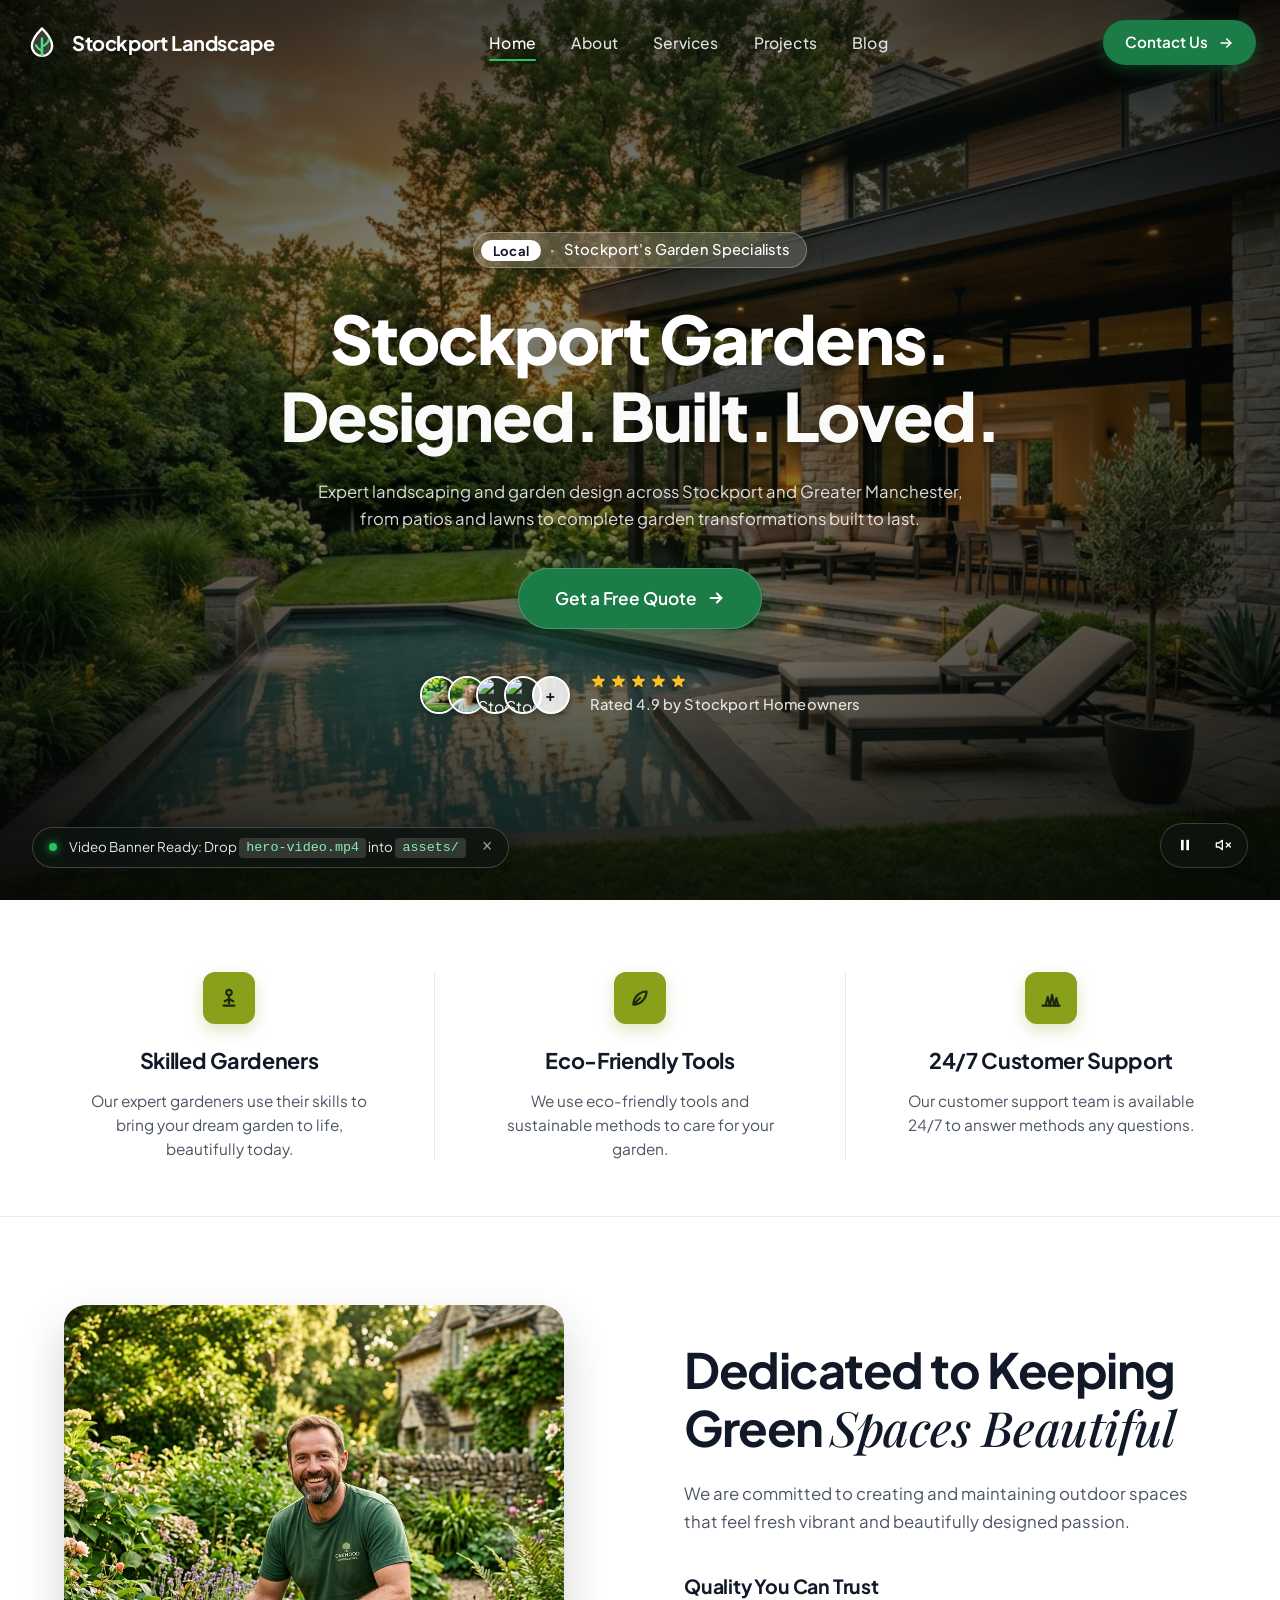
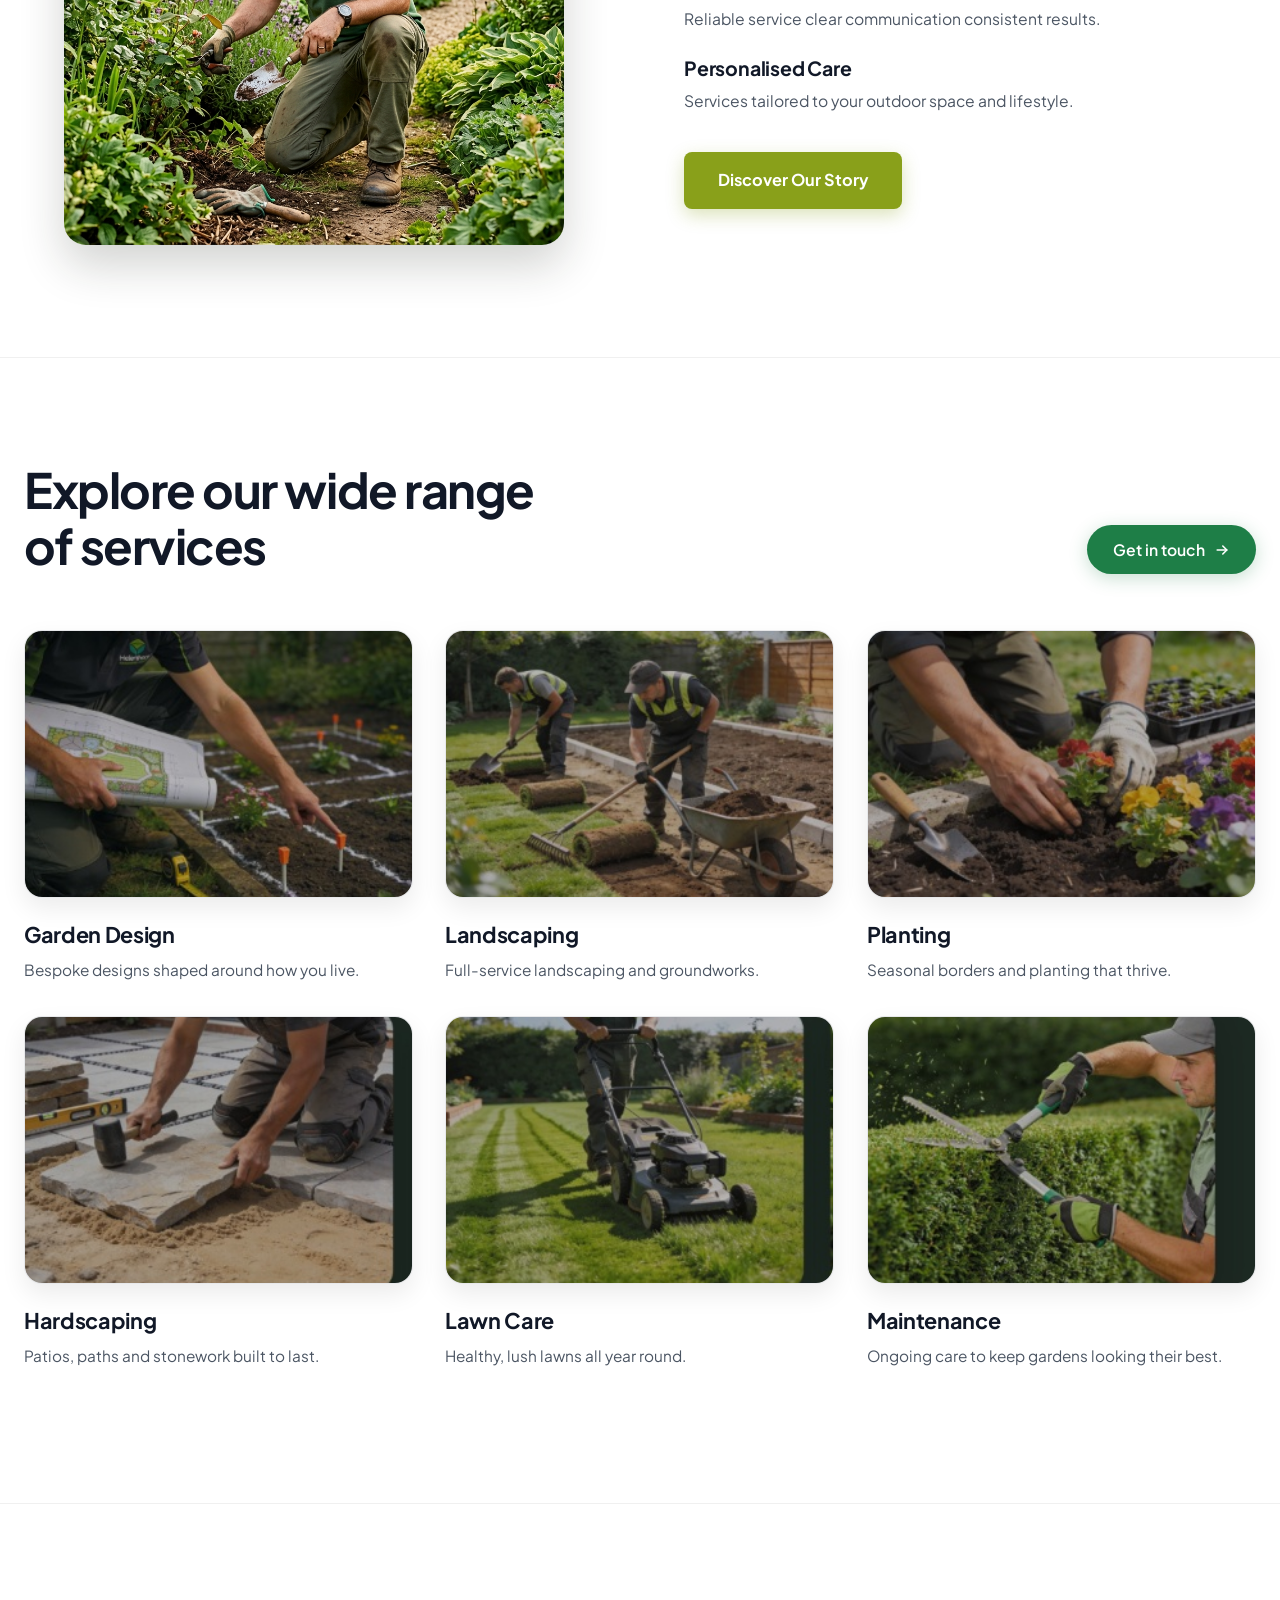
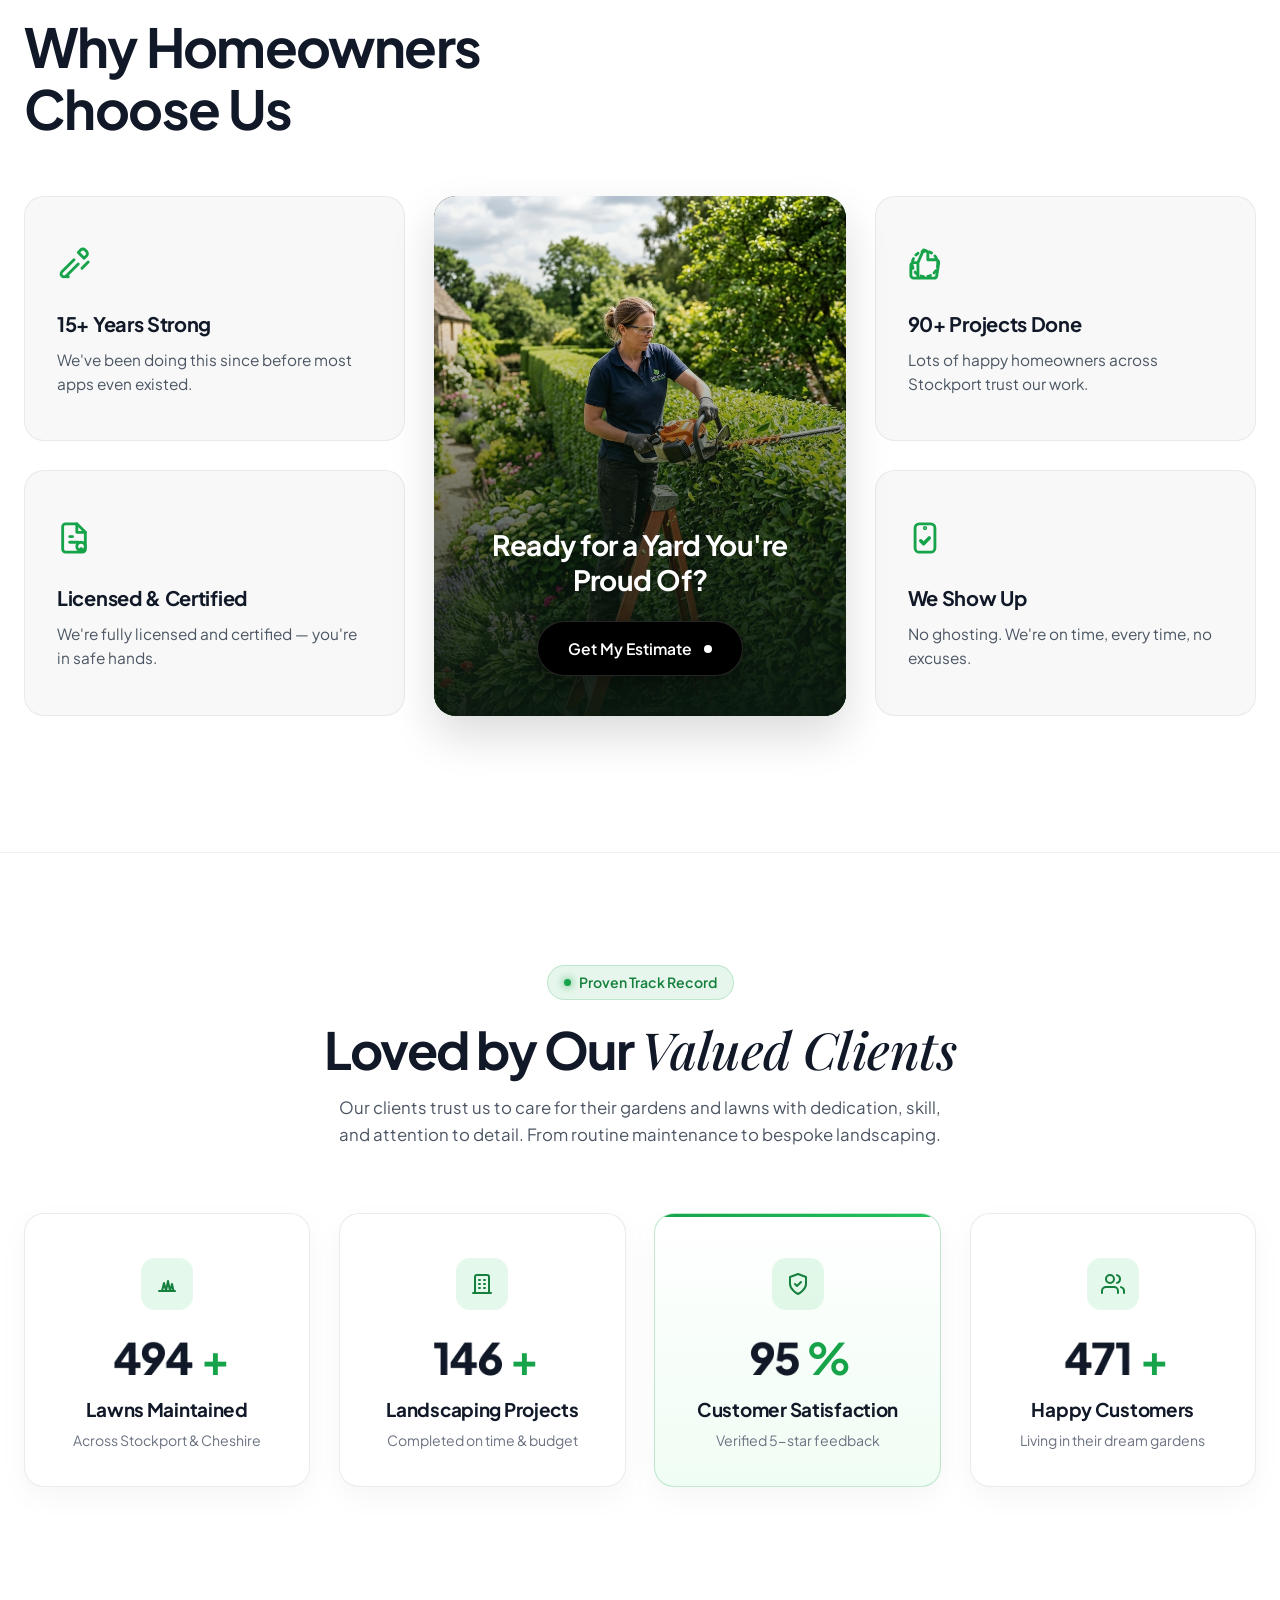
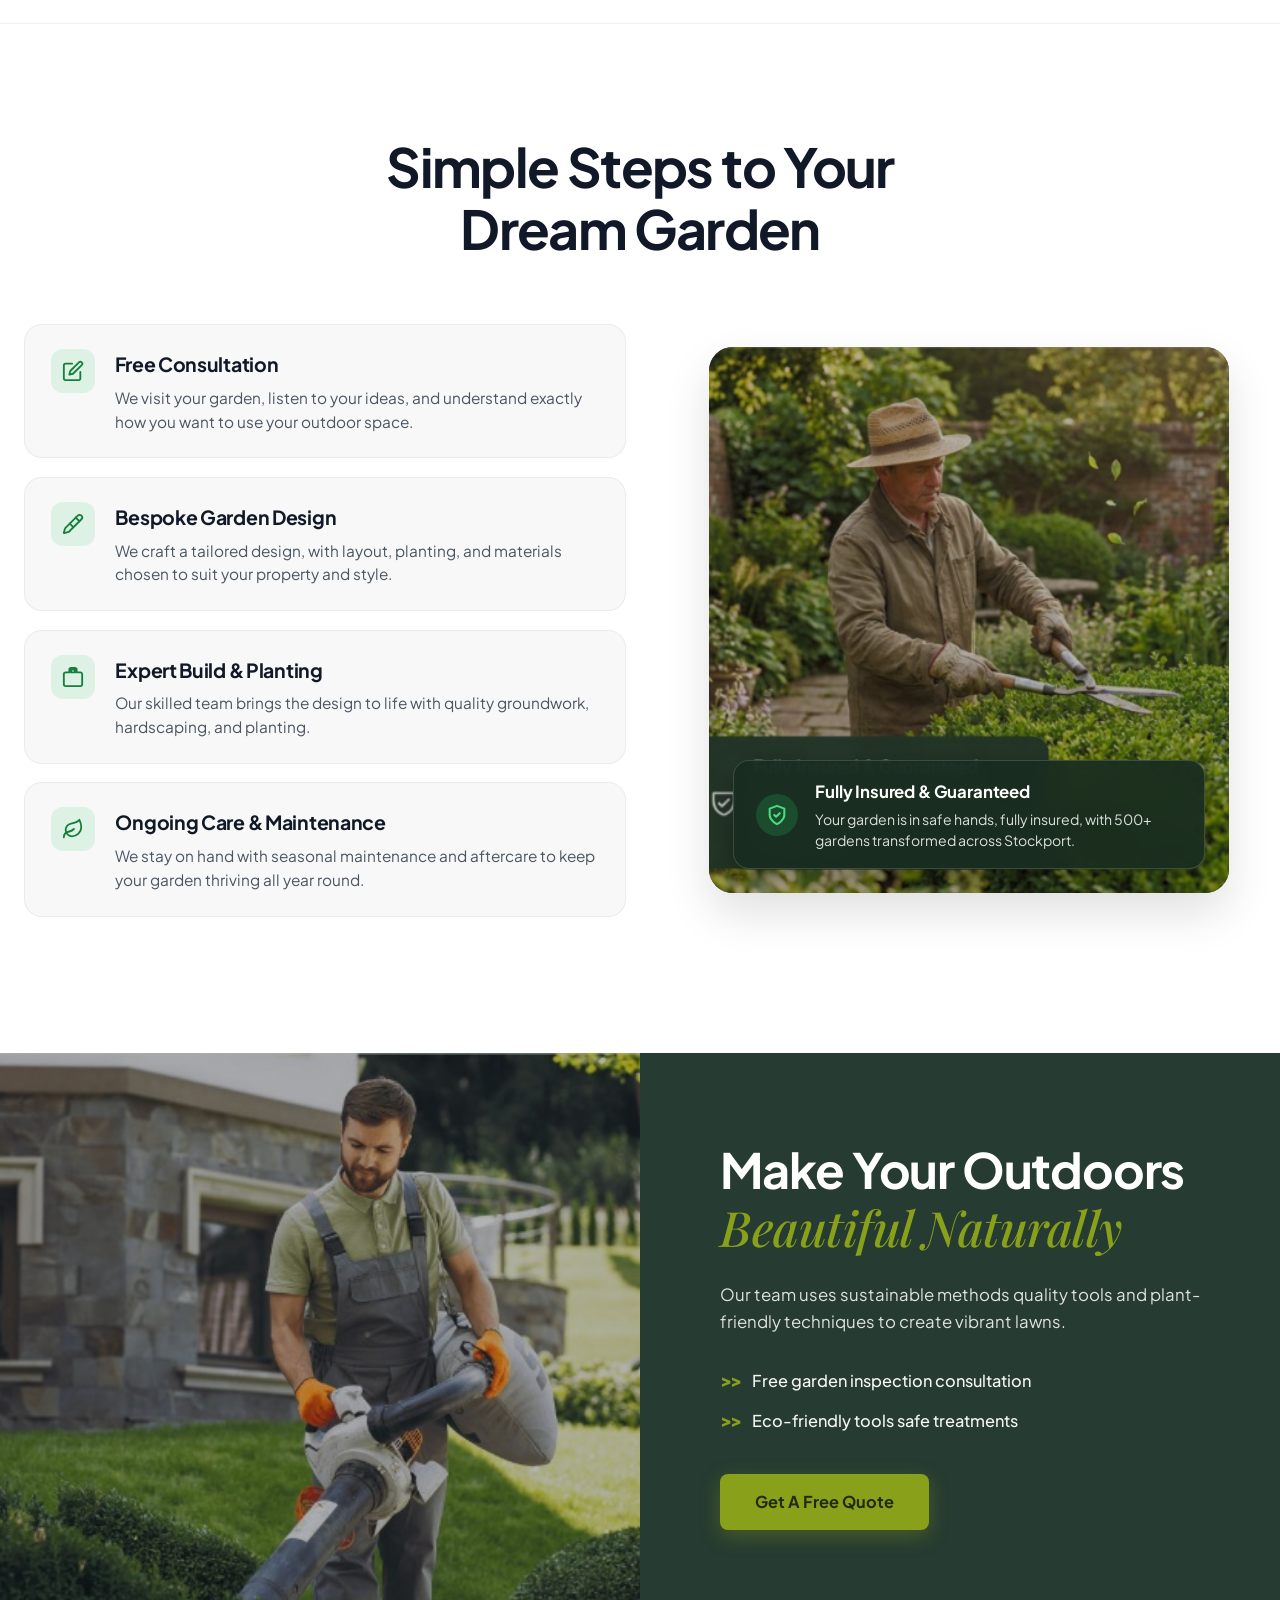
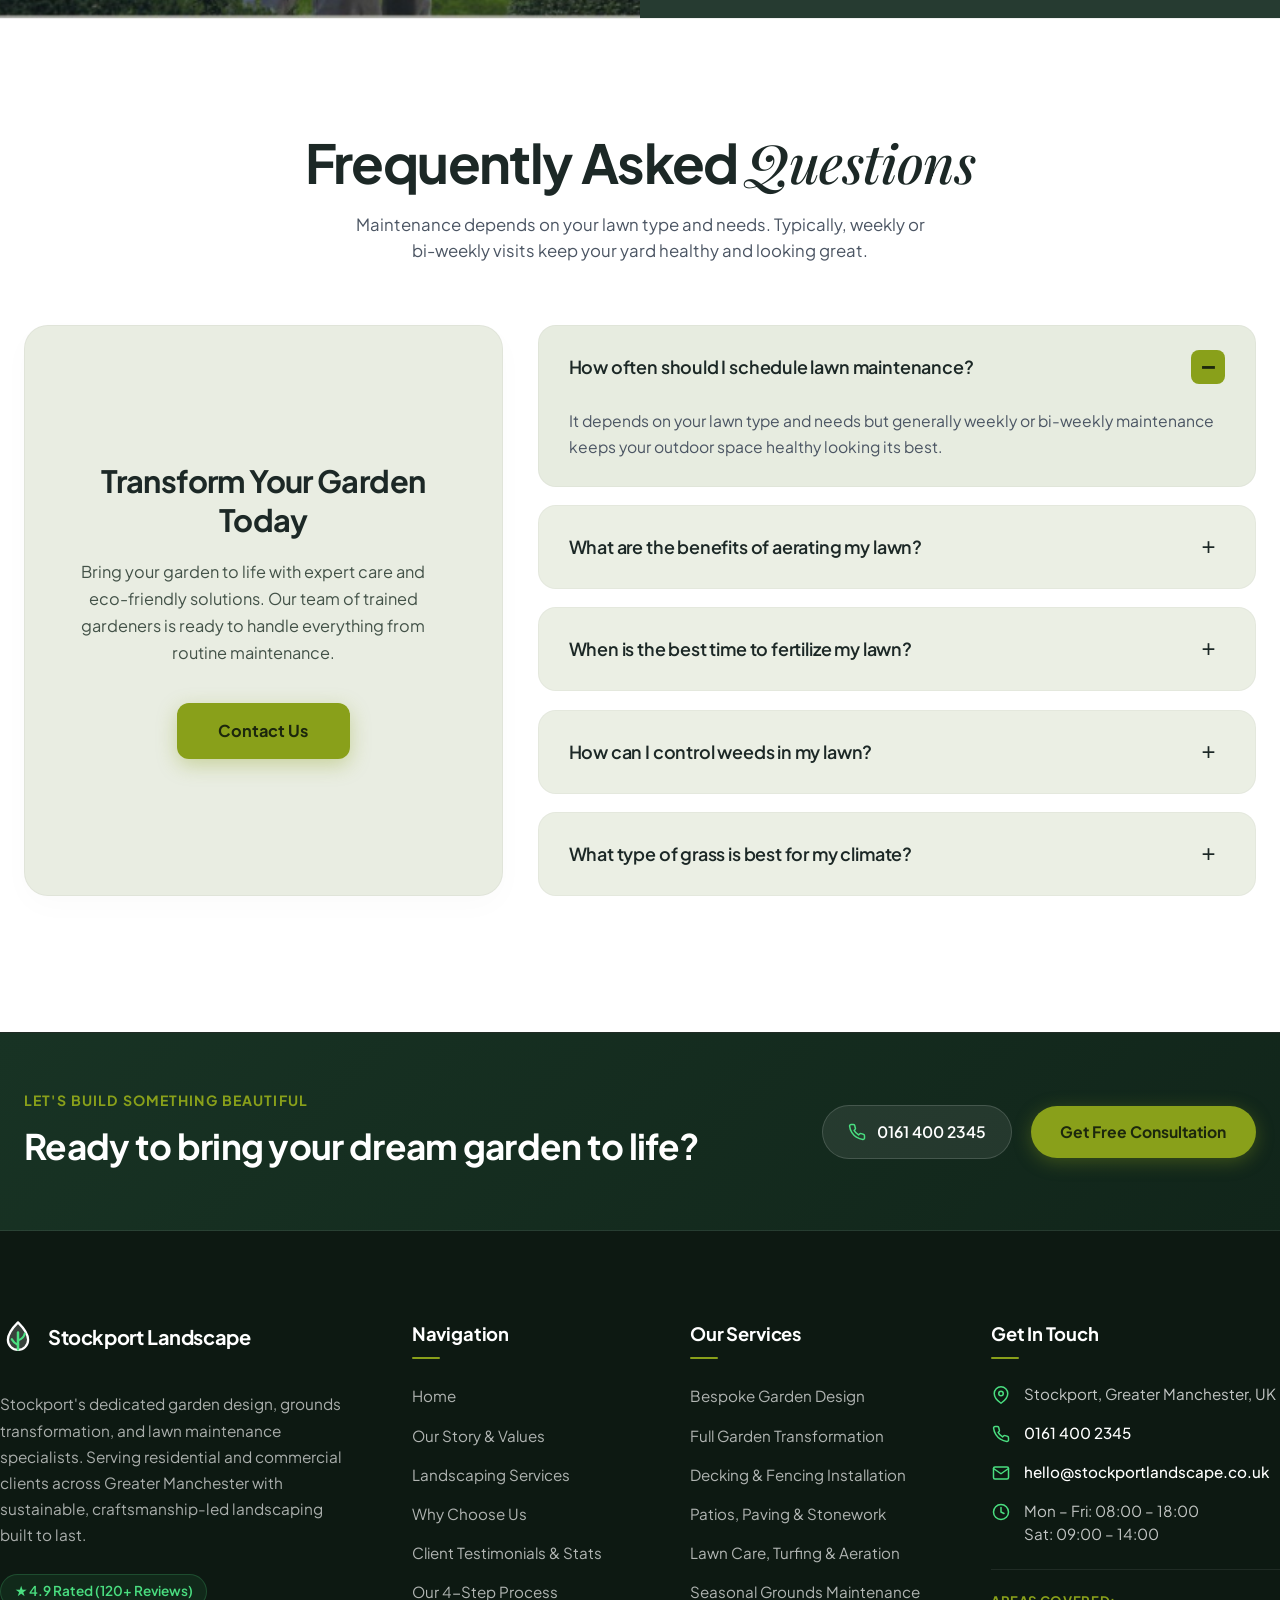
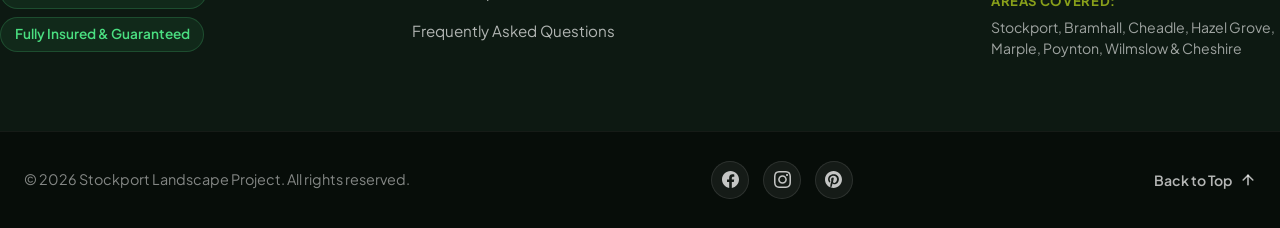
==== index.html @ ce599a1d "Initial commit: Complete Stockport Landscape Project website" ====
<!DOCTYPE html>
<html lang="en">
<head>
    <meta charset="UTF-8">
    <meta name="viewport" content="width=device-width, initial-scale=1.0">
    <title>Stockport Landscape Project | Premium Garden Design & Landscaping</title>
    <!-- Google Fonts -->
    <link rel="preconnect" href="https://fonts.googleapis.com">
    <link rel="preconnect" href="https://fonts.gstatic.com" crossorigin>
    <link href="https://fonts.googleapis.com/css2?family=Plus+Jakarta+Sans:wght@400;500;600;700;800&family=Playfair+Display:ital,wght@0,600;1,500;1,600&display=swap" rel="stylesheet">
    <link rel="stylesheet" href="style.css">
</head>
<body>

    <!-- NAVIGATION HEADER -->
    <header class="site-header" id="siteHeader">
        <div class="container header-container">
            <!-- Brand Logo -->
            <a href="#" class="brand-logo">
                <span class="logo-icon">
                    <svg viewBox="0 0 32 32" fill="none" xmlns="http://www.w3.org/2000/svg">
                        <path d="M16 3C11.5 7.5 7 13 7 18.5C7 23.5 11 27.5 16 27.5C21 27.5 25 23.5 25 18.5C25 13 20.5 7.5 16 3Z" fill="rgba(255,255,255,0.18)" stroke="#ffffff" stroke-width="2" stroke-linecap="round" stroke-linejoin="round"/>
                        <path d="M16 27V12" stroke="#4ade80" stroke-width="2.2" stroke-linecap="round"/>
                        <path d="M16 19C19 18 21.5 15.5 22 13" stroke="#4ade80" stroke-width="2" stroke-linecap="round"/>
                        <path d="M16 23C13.5 22 11.5 20 10.5 18" stroke="#4ade80" stroke-width="2" stroke-linecap="round"/>
                    </svg>
                </span>
                <span class="logo-text">Stockport Landscape</span>
            </a>

            <!-- Navigation Links -->
            <nav class="nav-links" id="navLinks">
                <a href="#home" class="nav-link active">Home</a>
                <a href="#about" class="nav-link">About</a>
                <a href="#services" class="nav-link">Services</a>
                <a href="#projects" class="nav-link">Projects</a>
                <a href="#blog" class="nav-link">Blog</a>
            </nav>

            <!-- Header Action Button -->
            <div class="header-action">
                <a href="#contact" class="btn btn-nav-cta">
                    <span>Contact Us</span>
                    <svg class="btn-arrow" viewBox="0 0 20 20" fill="none" stroke="currentColor" stroke-width="2" stroke-linecap="round" stroke-linejoin="round">
                        <line x1="4" y1="10" x2="16" y2="10"></line>
                        <polyline points="11 5 16 10 11 15"></polyline>
                    </svg>
                </a>
                <button class="mobile-menu-btn" id="mobileMenuBtn" aria-label="Toggle Menu">
                    <span></span>
                    <span></span>
                    <span></span>
                </button>
            </div>
        </div>
    </header>

    <!-- HERO BANNER SECTION WITH VIDEO BACKGROUND -->
    <section class="hero-section" id="home">
        <!-- Background Media Container (Video & Fallback Image) -->
        <div class="hero-media-wrapper">
            <video 
                id="heroVideo" 
                class="hero-video" 
                autoplay 
                muted 
                loop 
                playsinline 
                preload="auto"
                poster="assets/hero-bg.jpg">
                <source src="assets/hero-banner-video.mp4" type="video/mp4">
                <source src="assets/hero-video.mp4" type="video/mp4">
                <source src="assets/video.mp4" type="video/mp4">
            </video>
            
            <!-- Video Overlay Gradients for Readability -->
            <div class="hero-overlay"></div>
            <div class="hero-vignette"></div>
        </div>

        <!-- Hero Content Overlay -->
        <div class="container hero-content-container">
            <div class="hero-content">
                
                <!-- Trust Badge Pill -->
                <div class="trust-badge" data-aos="fade-down">
                    <span class="badge-tag">Local</span>
                    <span class="badge-dot">&middot;</span>
                    <span class="badge-text">Stockport's Garden Specialists</span>
                </div>

                <!-- Main Hero Headings -->
                <h1 class="hero-title">
                    Stockport Gardens.<br>
                    <span class="hero-title-accent">Designed. Built. Loved.</span>
                </h1>

                <!-- Hero Subtitle / Description -->
                <p class="hero-description">
                    Expert landscaping and garden design across Stockport and Greater Manchester, from patios and lawns to complete garden transformations built to last.
                </p>

                <!-- Primary CTA Button -->
                <div class="hero-cta-group">
                    <a href="#quote" class="btn btn-hero-cta">
                        <span>Get a Free Quote</span>
                        <svg class="btn-arrow" viewBox="0 0 20 20" fill="none" stroke="currentColor" stroke-width="2.2" stroke-linecap="round" stroke-linejoin="round">
                            <line x1="4" y1="10" x2="16" y2="10"></line>
                            <polyline points="11 5 16 10 11 15"></polyline>
                        </svg>
                    </a>
                </div>

                <!-- Social Proof & Review Score -->
                <div class="hero-social-proof">
                    <div class="avatar-group">
                        <img src="assets/avatar1.jpg" alt="Stockport Client Reviewer" class="avatar-img" onerror="this.src='https://images.unsplash.com/photo-1534528741775-53994a69daeb?w=100&h=100&fit=crop&crop=faces'">
                        <img src="assets/avatar2.jpg" alt="Stockport Client Reviewer" class="avatar-img" onerror="this.src='https://images.unsplash.com/photo-1507003211169-0a1dd7228f2d?w=100&h=100&fit=crop&crop=faces'">
                        <img src="https://images.unsplash.com/photo-1517841905240-472988babdf9?w=100&h=100&fit=crop&crop=faces" alt="Stockport Client Reviewer" class="avatar-img">
                        <img src="https://images.unsplash.com/photo-1500648767791-00dcc994a43e?w=100&h=100&fit=crop&crop=faces" alt="Stockport Client Reviewer" class="avatar-img">
                        <span class="avatar-extra">+</span>
                    </div>
                    
                    <div class="reviews-meta">
                        <div class="star-rating">
                            <svg class="star-icon" viewBox="0 0 20 20" fill="#fbbf24"><path d="M9.049 2.927c.3-.921 1.603-.921 1.902 0l1.07 3.292a1 1 0 00.95.69h3.462c.969 0 1.371 1.24.588 1.81l-2.8 2.034a1 1 0 00-.364 1.118l1.07 3.292c.3.921-.755 1.688-1.54 1.118l-2.8-2.034a1 1 0 00-1.175 0l-2.8 2.034c-.784.57-1.838-.197-1.539-1.118l1.07-3.292a1 1 0 00-.364-1.118L2.98 8.72c-.783-.57-.38-1.81.588-1.81h3.461a1 1 0 00.951-.69l1.07-3.292z"/></svg>
                            <svg class="star-icon" viewBox="0 0 20 20" fill="#fbbf24"><path d="M9.049 2.927c.3-.921 1.603-.921 1.902 0l1.07 3.292a1 1 0 00.95.69h3.462c.969 0 1.371 1.24.588 1.81l-2.8 2.034a1 1 0 00-.364 1.118l1.07 3.292c.3.921-.755 1.688-1.54 1.118l-2.8-2.034a1 1 0 00-1.175 0l-2.8 2.034c-.784.57-1.838-.197-1.539-1.118l1.07-3.292a1 1 0 00-.364-1.118L2.98 8.72c-.783-.57-.38-1.81.588-1.81h3.461a1 1 0 00.951-.69l1.07-3.292z"/></svg>
                            <svg class="star-icon" viewBox="0 0 20 20" fill="#fbbf24"><path d="M9.049 2.927c.3-.921 1.603-.921 1.902 0l1.07 3.292a1 1 0 00.95.69h3.462c.969 0 1.371 1.24.588 1.81l-2.8 2.034a1 1 0 00-.364 1.118l1.07 3.292c.3.921-.755 1.688-1.54 1.118l-2.8-2.034a1 1 0 00-1.175 0l-2.8 2.034c-.784.57-1.838-.197-1.539-1.118l1.07-3.292a1 1 0 00-.364-1.118L2.98 8.72c-.783-.57-.38-1.81.588-1.81h3.461a1 1 0 00.951-.69l1.07-3.292z"/></svg>
                            <svg class="star-icon" viewBox="0 0 20 20" fill="#fbbf24"><path d="M9.049 2.927c.3-.921 1.603-.921 1.902 0l1.07 3.292a1 1 0 00.95.69h3.462c.969 0 1.371 1.24.588 1.81l-2.8 2.034a1 1 0 00-.364 1.118l1.07 3.292c.3.921-.755 1.688-1.54 1.118l-2.8-2.034a1 1 0 00-1.175 0l-2.8 2.034c-.784.57-1.838-.197-1.539-1.118l1.07-3.292a1 1 0 00-.364-1.118L2.98 8.72c-.783-.57-.38-1.81.588-1.81h3.461a1 1 0 00.951-.69l1.07-3.292z"/></svg>
                            <svg class="star-icon" viewBox="0 0 20 20" fill="#fbbf24"><path d="M9.049 2.927c.3-.921 1.603-.921 1.902 0l1.07 3.292a1 1 0 00.95.69h3.462c.969 0 1.371 1.24.588 1.81l-2.8 2.034a1 1 0 00-.364 1.118l1.07 3.292c.3.921-.755 1.688-1.54 1.118l-2.8-2.034a1 1 0 00-1.175 0l-2.8 2.034c-.784.57-1.838-.197-1.539-1.118l1.07-3.292a1 1 0 00-.364-1.118L2.98 8.72c-.783-.57-.38-1.81.588-1.81h3.461a1 1 0 00.951-.69l1.07-3.292z"/></svg>
                        </div>
                        <span class="reviews-count">Rated 4.9 by Stockport Homeowners</span>
                    </div>
                </div>

            </div>
        </div>

        <!-- Video Play/Pause & Sound Floating Control -->
        <div class="video-control-pill" id="videoControlPill" title="Toggle video play/pause">
            <button id="togglePlayBtn" class="pill-btn" aria-label="Toggle Playback">
                <svg id="pauseIcon" viewBox="0 0 24 24" fill="currentColor"><rect x="6" y="4" width="4" height="16" rx="1"></rect><rect x="14" y="4" width="4" height="16" rx="1"></rect></svg>
                <svg id="playIcon" viewBox="0 0 24 24" fill="currentColor" style="display:none;"><polygon points="5 3 19 12 5 21 5 3"></polygon></svg>
            </button>
            <button id="toggleMuteBtn" class="pill-btn" aria-label="Toggle Audio">
                <svg id="muteIcon" viewBox="0 0 24 24" fill="none" stroke="currentColor" stroke-width="2" stroke-linecap="round" stroke-linejoin="round"><polygon points="11 5 6 9 2 9 2 15 6 15 11 19 11 5"></polygon><line x1="23" y1="9" x2="17" y2="15"></line><line x1="17" y1="9" x2="23" y2="15"></line></svg>
                <svg id="unmuteIcon" viewBox="0 0 24 24" fill="none" stroke="currentColor" stroke-width="2" stroke-linecap="round" stroke-linejoin="round" style="display:none;"><polygon points="11 5 6 9 2 9 2 15 6 15 11 19 11 5"></polygon><path d="M19.07 4.93a10 10 0 0 1 0 14.14M15.54 8.46a5 5 0 0 1 0 7.07"></path></svg>
            </button>
        </div>

        <!-- Video Status Bar / Quick Drop Notification -->
        <div class="video-status-banner" id="videoStatusBanner">
            <span class="status-indicator active" id="statusIndicator"></span>
            <span id="videoStatusText">Video Banner Ready: Drop <code>hero-video.mp4</code> into <code>assets/</code></span>
            <button class="status-close" id="closeStatusBtn" aria-label="Dismiss">&times;</button>
        </div>
    </section>


    <!-- SECTION 2: VALUES BAR & GREEN SPACES STORY -->
    <section class="story-section" id="about">
        <!-- 1. Top Three Values Bar -->
        <div class="values-bar-wrapper">
            <div class="container">
                <div class="values-grid">
                    
                    <!-- Value 1: Skilled Gardeners -->
                    <div class="value-item">
                        <div class="value-icon-box icon-anim-sprout">
                            <svg class="anim-svg-gardener" viewBox="0 0 24 24" fill="none" stroke="currentColor" stroke-width="2" stroke-linecap="round" stroke-linejoin="round">
                                <circle cx="12" cy="7" r="2.5"></circle>
                                <path d="M12 9.5v7.5"></path>
                                <path d="M8 15l4-2 4 2"></path>
                                <path d="M7 19h10"></path>
                            </svg>
                        </div>
                        <div class="value-content">
                            <h3>Skilled Gardeners</h3>
                            <p>Our expert gardeners use their skills to bring your dream garden to life, beautifully today.</p>
                        </div>
                    </div>

                    <div class="value-divider"></div>

                    <!-- Value 2: Eco-Friendly Tools -->
                    <div class="value-item">
                        <div class="value-icon-box icon-anim-leaf">
                            <svg class="anim-svg-leaf" viewBox="0 0 24 24" fill="none" stroke="currentColor" stroke-width="2" stroke-linecap="round" stroke-linejoin="round">
                                <path d="M6 18c0-7 6-12 12-12 0 6-5 12-12 12z"></path>
                                <path d="M6 18l6-6"></path>
                            </svg>
                        </div>
                        <div class="value-content">
                            <h3>Eco-Friendly Tools</h3>
                            <p>We use eco-friendly tools and sustainable methods to care for your garden.</p>
                        </div>
                    </div>

                    <div class="value-divider"></div>

                    <!-- Value 3: 24/7 Customer Support -->
                    <div class="value-item">
                        <div class="value-icon-box icon-anim-grass">
                            <svg class="anim-svg-grass" viewBox="0 0 24 24" fill="none" stroke="currentColor" stroke-width="2" stroke-linecap="round" stroke-linejoin="round">
                                <path d="M4 19h16"></path>
                                <path d="M7 19l2-8 2 8"></path>
                                <path d="M11 19l2-10 2 10"></path>
                                <path d="M15 19l2-7 1.5 7"></path>
                            </svg>
                        </div>
                        <div class="value-content">
                            <h3>24/7 Customer Support</h3>
                            <p>Our customer support team is available 24/7 to answer methods any questions.</p>
                        </div>
                    </div>

                </div>
            </div>
        </div>

        <!-- 2. Main Story / Dedicated Section -->
        <div class="story-content-wrapper">
            <div class="container">
                <div class="story-grid">
                    
                    <!-- Left: Gardener Image -->
                    <div class="story-image-col">
                        <div class="story-image-card">
                            <img src="assets/gardener-story.jpg" alt="Skilled gardener trimming lush garden hedges" class="story-img">
                        </div>
                    </div>

                    <!-- Right: Story Details -->
                    <div class="story-text-col">
                        <h2 class="story-heading">
                            Dedicated to Keeping<br>
                            Green <span class="serif-italic">Spaces Beautiful</span>
                        </h2>

                        <p class="story-lead">
                            We are committed to creating and maintaining outdoor spaces that feel fresh vibrant and beautifully designed passion.
                        </p>

                        <div class="story-points">
                            <div class="story-point">
                                <h4 class="point-title">Quality You Can Trust</h4>
                                <p class="point-desc">Reliable service clear communication consistent results.</p>
                            </div>

                            <div class="story-point">
                                <h4 class="point-title">Personalised Care</h4>
                                <p class="point-desc">Services tailored to your outdoor space and lifestyle.</p>
                            </div>
                        </div>

                        <div class="story-cta-action">
                            <a href="#about" class="btn btn-story">Discover Our Story</a>
                        </div>
                    </div>

                </div>
            </div>
        </div>
    </section>


    <!-- SECTION 3: SERVICES GRID (Explore our wide range of services) -->
    <section class="services-section" id="services">
        <div class="container">
            
            <!-- Section Header -->
            <div class="services-header">
                <h2 class="services-title">
                    Explore our wide range<br>of services
                </h2>
                <a href="#contact" class="btn btn-services-cta">
                    <span>Get in touch</span>
                    <svg class="btn-arrow" viewBox="0 0 20 20" fill="none" stroke="currentColor" stroke-width="2" stroke-linecap="round" stroke-linejoin="round">
                        <line x1="4" y1="10" x2="16" y2="10"></line>
                        <polyline points="11 5 16 10 11 15"></polyline>
                    </svg>
                </a>
            </div>

            <!-- 6 Services Grid -->
            <div class="services-grid" id="servicesGrid">
                
                <!-- Service 1: Garden Design -->
                <div class="service-card" data-service-index="1" style="--card-delay: 0.05s;">
                    <div class="service-image-box">
                        <img src="assets/service-garden-design.jpg" alt="Garden Design bespoke planning" class="service-img" loading="lazy">
                        <div class="service-img-overlay"></div>
                    </div>
                    <div class="service-info">
                        <h3 class="service-name">Garden Design</h3>
                        <p class="service-desc">Bespoke designs shaped around how you live.</p>
                    </div>
                </div>

                <!-- Service 2: Landscaping -->
                <div class="service-card" data-service-index="2" style="--card-delay: 0.15s;">
                    <div class="service-image-box">
                        <img src="assets/service-landscaping.jpg" alt="Landscaping and turf laying groundworks" class="service-img" loading="lazy">
                        <div class="service-img-overlay"></div>
                    </div>
                    <div class="service-info">
                        <h3 class="service-name">Landscaping</h3>
                        <p class="service-desc">Full-service landscaping and groundworks.</p>
                    </div>
                </div>

                <!-- Service 3: Planting -->
                <div class="service-card" data-service-index="3" style="--card-delay: 0.25s;">
                    <div class="service-image-box">
                        <img src="assets/service-planting.jpg" alt="Planting borders and seasonal flowers" class="service-img" loading="lazy">
                        <div class="service-img-overlay"></div>
                    </div>
                    <div class="service-info">
                        <h3 class="service-name">Planting</h3>
                        <p class="service-desc">Seasonal borders and planting that thrive.</p>
                    </div>
                </div>

                <!-- Service 4: Hardscaping -->
                <div class="service-card" data-service-index="4" style="--card-delay: 0.1s;">
                    <div class="service-image-box">
                        <img src="assets/service-hardscaping.jpg" alt="Hardscaping stone patios and paths" class="service-img" loading="lazy">
                        <div class="service-img-overlay"></div>
                    </div>
                    <div class="service-info">
                        <h3 class="service-name">Hardscaping</h3>
                        <p class="service-desc">Patios, paths and stonework built to last.</p>
                    </div>
                </div>

                <!-- Service 5: Lawn Care -->
                <div class="service-card" data-service-index="5" style="--card-delay: 0.2s;">
                    <div class="service-image-box">
                        <img src="assets/service-lawn-care.jpg" alt="Lawn Care mowing and healthy grass" class="service-img" loading="lazy">
                        <div class="service-img-overlay"></div>
                    </div>
                    <div class="service-info">
                        <h3 class="service-name">Lawn Care</h3>
                        <p class="service-desc">Healthy, lush lawns all year round.</p>
                    </div>
                </div>

                <!-- Service 6: Maintenance -->
                <div class="service-card" data-service-index="6" style="--card-delay: 0.3s;">
                    <div class="service-image-box">
                        <img src="assets/service-maintenance.jpg" alt="Maintenance hedge trimming ongoing care" class="service-img" loading="lazy">
                        <div class="service-img-overlay"></div>
                    </div>
                    <div class="service-info">
                        <h3 class="service-name">Maintenance</h3>
                        <p class="service-desc">Ongoing care to keep gardens looking their best.</p>
                    </div>
                </div>

            </div>
        </div>
    </section>


    <!-- SECTION 4: WHY HOMEOWNERS CHOOSE US (Bento Grid) -->
    <section class="why-choose-section" id="why-us">
        <div class="container">
            
            <!-- Section Header -->
            <div class="why-choose-header">
                <h2 class="why-choose-title">
                    Why Homeowners<br>Choose Us
                </h2>
            </div>

            <!-- 3-Column Bento Grid -->
            <div class="why-choose-grid">
                
                <!-- Left Stacked Column -->
                <div class="why-stack-col">
                    
                    <!-- Card 1: 15+ Years Strong -->
                    <div class="why-card">
                        <div class="why-icon-wrap">
                            <svg viewBox="0 0 24 24" fill="none" stroke="currentColor" stroke-width="2" stroke-linecap="round" stroke-linejoin="round">
                                <path d="m15 12-8.5 8.5c-.83.83-2.17.83-3 0 0 0 0 0 0 0a2.12 2.12 0 0 1 0-3L12 9"></path>
                                <path d="M17.64 15 22 10.64"></path>
                                <path d="m20.91 3.26-1.25-1.25a2 2 0 0 0-2.83 0l-1.8 1.8 4.08 4.08 1.8-1.8a2 2 0 0 0 0-2.83Z"></path>
                                <path d="M7 21h1"></path>
                            </svg>
                        </div>
                        <h3 class="why-card-title">15+ Years Strong</h3>
                        <p class="why-card-desc">We've been doing this since before most apps even existed.</p>
                    </div>

                    <!-- Card 2: Licensed & Certified -->
                    <div class="why-card">
                        <div class="why-icon-wrap">
                            <svg viewBox="0 0 24 24" fill="none" stroke="currentColor" stroke-width="2" stroke-linecap="round" stroke-linejoin="round">
                                <path d="M14 2H6a2 2 0 0 0-2 2v16a2 2 0 0 0 2 2h12a2 2 0 0 0 2-2V8z"></path>
                                <polyline points="14 2 14 8 20 8"></polyline>
                                <line x1="9" y1="15" x2="15" y2="15"></line>
                                <line x1="9" y1="11" x2="11" y2="11"></line>
                                <circle cx="17" cy="18" r="3" stroke="#16a34a"></circle>
                                <path d="m15.5 21 1.5-1.5 1.5 1.5" stroke="#16a34a"></path>
                            </svg>
                        </div>
                        <h3 class="why-card-title">Licensed &amp; Certified</h3>
                        <p class="why-card-desc">We're fully licensed and certified &mdash; you're in safe hands.</p>
                    </div>

                </div>

                <!-- Center Featured Photo Card -->
                <div class="why-feature-card">
                    <img src="assets/why-choose-lawnmower.jpg" alt="Vibrant green freshly mowed lawn with mower" class="why-feature-bg" loading="lazy">
                    <div class="why-feature-overlay"></div>
                    <div class="why-feature-content">
                        <h3 class="why-feature-title">Ready for a Yard You're Proud Of?</h3>
                        <a href="#contact" class="btn btn-estimate-pill">
                            <span>Get My Estimate</span>
                            <span class="estimate-dot"></span>
                        </a>
                    </div>
                </div>

                <!-- Right Stacked Column -->
                <div class="why-stack-col">
                    
                    <!-- Card 3: 90+ Projects Done -->
                    <div class="why-card">
                        <div class="why-icon-wrap">
                            <svg viewBox="0 0 24 24" fill="none" stroke="currentColor" stroke-width="2" stroke-linecap="round" stroke-linejoin="round">
                                <circle cx="12" cy="12" r="9" stroke-dasharray="2 3"></circle>
                                <path d="M14 9V5a3 3 0 0 0-3-3l-4 9v11h11.28a2 2 0 0 0 2-1.7l1.38-9a2 2 0 0 0-2-2.3zM7 22H4a2 2 0 0 1-2-2v-7a2 2 0 0 1 2-2h3" stroke="#16a34a"></path>
                            </svg>
                        </div>
                        <h3 class="why-card-title">90+ Projects Done</h3>
                        <p class="why-card-desc">Lots of happy homeowners across Stockport trust our work.</p>
                    </div>

                    <!-- Card 4: We Show Up -->
                    <div class="why-card">
                        <div class="why-icon-wrap">
                            <svg viewBox="0 0 24 24" fill="none" stroke="currentColor" stroke-width="2" stroke-linecap="round" stroke-linejoin="round">
                                <rect x="5" y="2" width="14" height="20" rx="3" ry="3"></rect>
                                <circle cx="12" cy="5" r="0.5" fill="currentColor"></circle>
                                <path d="m9 14 2 2 4-4" stroke="#16a34a" stroke-width="2.5"></path>
                            </svg>
                        </div>
                        <h3 class="why-card-title">We Show Up</h3>
                        <p class="why-card-desc">No ghosting. We're on time, every time, no excuses.</p>
                    </div>

                </div>

            </div>

        </div>
    </section>


    <!-- SECTION 5: LUXURY CLIENT STATS (Loved by Our Valued Clients) -->
    <section class="stats-banner-section" id="stats">
        <div class="container">
            
            <!-- Banner Header Text -->
            <div class="stats-banner-header">
                <div class="stats-pill-badge">
                    <span class="pill-dot"></span>
                    <span>Proven Track Record</span>
                </div>
                <h2 class="stats-banner-title">
                    Loved by Our <span class="serif-italic">Valued Clients</span>
                </h2>
                <p class="stats-banner-subtitle">
                    Our clients trust us to care for their gardens and lawns with dedication, skill, and attention to detail. From routine maintenance to bespoke landscaping.
                </p>
            </div>

            <!-- Modern Luxury Stats Cards Grid -->
            <div class="stats-cards-grid">
                
                <!-- Stat Card 1 -->
                <div class="stat-card">
                    <div class="stat-card-icon">
                        <svg viewBox="0 0 24 24" fill="none" stroke="currentColor" stroke-width="2" stroke-linecap="round" stroke-linejoin="round">
                            <path d="M4 19h16"></path>
                            <path d="M7 19l2-8 2 8"></path>
                            <path d="M11 19l2-10 2 10"></path>
                            <path d="M15 19l2-7 1.5 7"></path>
                        </svg>
                    </div>
                    <div class="stat-number-wrap">
                        <span class="stat-number" data-target="500">0</span>
                        <span class="stat-symbol">+</span>
                    </div>
                    <h3 class="stat-label">Lawns Maintained</h3>
                    <p class="stat-subtext">Across Stockport & Cheshire</p>
                </div>

                <!-- Stat Card 2 -->
                <div class="stat-card">
                    <div class="stat-card-icon">
                        <svg viewBox="0 0 24 24" fill="none" stroke="currentColor" stroke-width="2" stroke-linecap="round" stroke-linejoin="round">
                            <path d="M3 21h18"></path>
                            <path d="M9 8h1"></path>
                            <path d="M9 12h1"></path>
                            <path d="M9 16h1"></path>
                            <path d="M14 8h1"></path>
                            <path d="M14 12h1"></path>
                            <path d="M14 16h1"></path>
                            <path d="M5 21V5a2 2 0 0 1 2-2h10a2 2 0 0 1 2 2v16"></path>
                        </svg>
                    </div>
                    <div class="stat-number-wrap">
                        <span class="stat-number" data-target="150">0</span>
                        <span class="stat-symbol">+</span>
                    </div>
                    <h3 class="stat-label">Landscaping Projects</h3>
                    <p class="stat-subtext">Completed on time & budget</p>
                </div>

                <!-- Stat Card 3 -->
                <div class="stat-card highlight">
                    <div class="stat-card-icon">
                        <svg viewBox="0 0 24 24" fill="none" stroke="currentColor" stroke-width="2" stroke-linecap="round" stroke-linejoin="round">
                            <path d="M12 22s8-4 8-10V5l-8-3-8 3v7c0 6 8 10 8 10z"></path>
                            <polyline points="9 12 11 14 15 10"></polyline>
                        </svg>
                    </div>
                    <div class="stat-number-wrap">
                        <span class="stat-number" data-target="99">0</span>
                        <span class="stat-symbol">%</span>
                    </div>
                    <h3 class="stat-label">Customer Satisfaction</h3>
                    <p class="stat-subtext">Verified 5-star feedback</p>
                </div>

                <!-- Stat Card 4 -->
                <div class="stat-card">
                    <div class="stat-card-icon">
                        <svg viewBox="0 0 24 24" fill="none" stroke="currentColor" stroke-width="2" stroke-linecap="round" stroke-linejoin="round">
                            <path d="M17 21v-2a4 4 0 0 0-4-4H5a4 4 0 0 0-4 4v2"></path>
                            <circle cx="9" cy="7" r="4"></circle>
                            <path d="M23 21v-2a4 4 0 0 0-3-3.87"></path>
                            <path d="M16 3.13a4 4 0 0 1 0 7.75"></path>
                        </svg>
                    </div>
                    <div class="stat-number-wrap">
                        <span class="stat-number" data-target="500">0</span>
                        <span class="stat-symbol">+</span>
                    </div>
                    <h3 class="stat-label">Happy Customers</h3>
                    <p class="stat-subtext">Living in their dream gardens</p>
                </div>

            </div>

        </div>
    </section>


    <!-- SECTION 5: SIMPLE STEPS TO YOUR DREAM GARDEN -->
    <section class="steps-section" id="process">
        <div class="container">
            
            <!-- Section Header -->
            <div class="steps-header">
                <h2 class="steps-title">
                    Simple Steps to Your<br>Dream Garden
                </h2>
            </div>

            <!-- Two-Column Process Grid -->
            <div class="steps-grid">
                
                <!-- Left Column: 4 Process Step Cards -->
                <div class="steps-list">
                    
                    <!-- Step 1 -->
                    <div class="step-card">
                        <div class="step-icon-box">
                            <svg viewBox="0 0 24 24" fill="none" stroke="currentColor" stroke-width="2" stroke-linecap="round" stroke-linejoin="round">
                                <path d="M11 4H4a2 2 0 0 0-2 2v14a2 2 0 0 0 2 2h14a2 2 0 0 0 2-2v-7"></path>
                                <path d="M18.5 2.5a2.121 2.121 0 0 1 3 3L12 15l-4 1 1-4 9.5-9.5z"></path>
                            </svg>
                        </div>
                        <div class="step-content">
                            <h3 class="step-name">Free Consultation</h3>
                            <p class="step-desc">We visit your garden, listen to your ideas, and understand exactly how you want to use your outdoor space.</p>
                        </div>
                    </div>

                    <!-- Step 2 -->
                    <div class="step-card">
                        <div class="step-icon-box">
                            <svg viewBox="0 0 24 24" fill="none" stroke="currentColor" stroke-width="2" stroke-linecap="round" stroke-linejoin="round">
                                <path d="M21.174 6.812a1 1 0 0 0-3.986-3.987L3.842 16.174a2 2 0 0 0-.5.83l-1.321 4.352a.5.5 0 0 0 .623.622l4.353-1.32a2 2 0 0 0 .83-.5z"></path>
                                <path d="m15 5 4 4"></path>
                                <path d="m8.5 11.5 3 3"></path>
                            </svg>
                        </div>
                        <div class="step-content">
                            <h3 class="step-name">Bespoke Garden Design</h3>
                            <p class="step-desc">We craft a tailored design, with layout, planting, and materials chosen to suit your property and style.</p>
                        </div>
                    </div>

                    <!-- Step 3 -->
                    <div class="step-card">
                        <div class="step-icon-box">
                            <svg viewBox="0 0 24 24" fill="none" stroke="currentColor" stroke-width="2" stroke-linecap="round" stroke-linejoin="round">
                                <path d="M20 7h-4V4c0-1.1-.9-2-2-2h-4c-1.1 0-2 .9-2 2v3H4c-1.1 0-2 .9-2 2v11c0 1.1.9 2 2 2h16c1.1 0 2-.9 2-2V9c0-1.1-.9-2-2-2zM10 4h4v3h-4V4z"></path>
                            </svg>
                        </div>
                        <div class="step-content">
                            <h3 class="step-name">Expert Build &amp; Planting</h3>
                            <p class="step-desc">Our skilled team brings the design to life with quality groundwork, hardscaping, and planting.</p>
                        </div>
                    </div>

                    <!-- Step 4 -->
                    <div class="step-card">
                        <div class="step-icon-box">
                            <svg viewBox="0 0 24 24" fill="none" stroke="currentColor" stroke-width="2" stroke-linecap="round" stroke-linejoin="round">
                                <path d="M11 20A7 7 0 0 1 9.8 6.1C15.5 5 17 4.48 19 2c1 2 2 4.18 2 8 0 5.5-4.78 10-10 10Z"></path>
                                <path d="M2 21c0-3 1.85-5.36 5.08-6C9.5 14.52 12 13 13 12"></path>
                            </svg>
                        </div>
                        <div class="step-content">
                            <h3 class="step-name">Ongoing Care &amp; Maintenance</h3>
                            <p class="step-desc">We stay on hand with seasonal maintenance and aftercare to keep your garden thriving all year round.</p>
                        </div>
                    </div>

                </div>

                <!-- Right Column: Image with Floating Guarantee Badge -->
                <div class="steps-visual">
                    <div class="steps-image-card">
                        <img src="assets/steps-gardener.jpg" alt="Master gardener expertly trimming garden hedges" class="steps-img" loading="lazy">
                        
                        <!-- Floating Insured & Guaranteed Badge -->
                        <div class="guarantee-floating-card">
                            <div class="guarantee-icon">
                                <svg viewBox="0 0 24 24" fill="none" stroke="currentColor" stroke-width="2.2" stroke-linecap="round" stroke-linejoin="round">
                                    <path d="M12 22s8-4 8-10V5l-8-3-8 3v7c0 6 8 10 8 10z"></path>
                                    <polyline points="9 12 11 14 15 10"></polyline>
                                </svg>
                            </div>
                            <div class="guarantee-text">
                                <h4 class="guarantee-title">Fully Insured &amp; Guaranteed</h4>
                                <p class="guarantee-desc">Your garden is in safe hands, fully insured, with 500+ gardens transformed across Stockport.</p>
                            </div>
                        </div>
                    </div>
                </div>

            </div>

        </div>
    </section>


    <!-- SECTION 6: OUTDOORS BEAUTIFUL NATURALLY SPLIT BANNER -->
    <section class="outdoors-banner-section" id="quote-banner">
        <div class="outdoors-banner-grid">
            
            <!-- Left Half: Worker Landscape Image -->
            <div class="outdoors-banner-image">
                <img src="assets/outdoor-worker.jpg" alt="Professional gardener operating lawn equipment" class="outdoors-img" loading="lazy">
            </div>

            <!-- Right Half: Forest Green Content Block -->
            <div class="outdoors-banner-content">
                <div class="outdoors-content-inner">
                    <h2 class="outdoors-title">
                        Make Your Outdoors<br>
                        <span class="serif-italic-lime">Beautiful Naturally</span>
                    </h2>

                    <p class="outdoors-desc">
                        Our team uses sustainable methods quality tools and plant-friendly techniques to create vibrant lawns.
                    </p>

                    <ul class="outdoors-features-list">
                        <li class="outdoors-feature-item">
                            <span class="feature-arrow">&gt;&gt;</span>
                            <span>Free garden inspection consultation</span>
                        </li>
                        <li class="outdoors-feature-item">
                            <span class="feature-arrow">&gt;&gt;</span>
                            <span>Eco-friendly tools safe treatments</span>
                        </li>
                    </ul>

                    <div class="outdoors-action">
                        <a href="#quote" class="btn btn-lime-quote">Get A Free Quote</a>
                    </div>
                </div>
            </div>

        </div>
    </section>

    <!-- SECTION 7: FREQUENTLY ASKED QUESTIONS (FAQ) -->
    <section class="faq-section" id="faq">
        <div class="container">
            
            <!-- Section Header -->
            <div class="faq-header">
                <h2 class="faq-title">
                    Frequently Asked <span class="serif-italic-title">Questions</span>
                </h2>
                <p class="faq-subtitle">
                    Maintenance depends on your lawn type and needs. Typically, weekly or bi-weekly visits keep your yard healthy and looking great.
                </p>
            </div>

            <!-- FAQ Grid: Left CTA Card + Right Accordion -->
            <div class="faq-grid">
                
                <!-- Left Column: Transform Your Garden CTA Card -->
                <div class="faq-cta-card">
                    <div class="faq-cta-content">
                        <h3 class="faq-cta-title">Transform Your Garden Today</h3>
                        <p class="faq-cta-desc">
                            Bring your garden to life with expert care and eco-friendly solutions. Our team of trained gardeners is ready to handle everything from routine maintenance.
                        </p>
                        <a href="#contact" class="btn btn-faq-contact">Contact Us</a>
                    </div>
                </div>

                <!-- Right Column: Accordion List -->
                <div class="faq-accordion-list">
                    
                    <!-- FAQ Item 1 (Open by default) -->
                    <div class="faq-item active">
                        <button class="faq-question-btn" aria-expanded="true">
                            <span class="faq-question-text">How often should I schedule lawn maintenance?</span>
                            <span class="faq-icon-indicator" aria-hidden="true">
                                <span class="faq-minus-icon">&minus;</span>
                                <span class="faq-plus-icon">&#43;</span>
                            </span>
                        </button>
                        <div class="faq-answer-panel">
                            <div class="faq-answer-inner">
                                <p>It depends on your lawn type and needs but generally weekly or bi-weekly maintenance keeps your outdoor space healthy looking its best.</p>
                            </div>
                        </div>
                    </div>

                    <!-- FAQ Item 2 -->
                    <div class="faq-item">
                        <button class="faq-question-btn" aria-expanded="false">
                            <span class="faq-question-text">What are the benefits of aerating my lawn?</span>
                            <span class="faq-icon-indicator" aria-hidden="true">
                                <span class="faq-minus-icon">&minus;</span>
                                <span class="faq-plus-icon">&#43;</span>
                            </span>
                        </button>
                        <div class="faq-answer-panel">
                            <div class="faq-answer-inner">
                                <p>Aeration relieves compacted soil, allowing oxygen, rainwater, and nutrients to penetrate deep into root zones while preventing moss buildup common in Stockport gardens.</p>
                            </div>
                        </div>
                    </div>

                    <!-- FAQ Item 3 -->
                    <div class="faq-item">
                        <button class="faq-question-btn" aria-expanded="false">
                            <span class="faq-question-text">When is the best time to fertilize my lawn?</span>
                            <span class="faq-icon-indicator" aria-hidden="true">
                                <span class="faq-minus-icon">&minus;</span>
                                <span class="faq-plus-icon">&#43;</span>
                            </span>
                        </button>
                        <div class="faq-answer-panel">
                            <div class="faq-answer-inner">
                                <p>In the UK climate, early spring and early autumn are optimal. Spring feeding drives vibrant green growth, while autumn nourishment strengthens grass roots against frost.</p>
                            </div>
                        </div>
                    </div>

                    <!-- FAQ Item 4 -->
                    <div class="faq-item">
                        <button class="faq-question-btn" aria-expanded="false">
                            <span class="faq-question-text">How can I control weeds in my lawn?</span>
                            <span class="faq-icon-indicator" aria-hidden="true">
                                <span class="faq-minus-icon">&minus;</span>
                                <span class="faq-plus-icon">&#43;</span>
                            </span>
                        </button>
                        <div class="faq-answer-panel">
                            <div class="faq-answer-inner">
                                <p>We deploy targeted eco-friendly weed treatments, seasonal scarification, and optimal cutting heights to create a thick, healthy grass canopy that naturally crowds out weeds.</p>
                            </div>
                        </div>
                    </div>

                    <!-- FAQ Item 5 -->
                    <div class="faq-item">
                        <button class="faq-question-btn" aria-expanded="false">
                            <span class="faq-question-text">What type of grass is best for my climate?</span>
                            <span class="faq-icon-indicator" aria-hidden="true">
                                <span class="faq-minus-icon">&minus;</span>
                                <span class="faq-plus-icon">&#43;</span>
                            </span>
                        </button>
                        <div class="faq-answer-panel">
                            <div class="faq-answer-inner">
                                <p>For Stockport and Cheshire lawns, a specialized blend of Perennial Ryegrass and Red Fescue offers top-tier resilience, great damp tolerance, and rich green color throughout all four seasons.</p>
                            </div>
                        </div>
                    </div>

                </div>

            </div>

        </div>
    </section>

    <!-- SITE FOOTER -->
    <footer class="site-footer" id="contact">
        
        <!-- Top Footer CTA Ribbon -->
        <div class="footer-cta-ribbon">
            <div class="container footer-ribbon-container">
                <div class="ribbon-text">
                    <span class="ribbon-tag">Let's Build Something Beautiful</span>
                    <h3 class="ribbon-title">Ready to bring your dream garden to life?</h3>
                </div>
                <div class="ribbon-action">
                    <a href="tel:01614002345" class="btn btn-footer-call">
                        <svg viewBox="0 0 24 24" fill="none" stroke="currentColor" stroke-width="2" stroke-linecap="round" stroke-linejoin="round">
                            <path d="M22 16.92v3a2 2 0 0 1-2.18 2 19.79 19.79 0 0 1-8.63-3.07 19.5 19.5 0 0 1-6-6 19.79 19.79 0 0 1-3.07-8.67A2 2 0 0 1 4.11 2h3a2 2 0 0 1 2 1.72 12.84 12.84 0 0 0 .7 2.81 2 2 0 0 1-.45 2.11L8.09 9.91a16 16 0 0 0 6 6l1.27-1.27a2 2 0 0 1 2.11-.45 12.84 12.84 0 0 0 2.81.7A2 2 0 0 1 22 16.92z"></path>
                        </svg>
                        <span>0161 400 2345</span>
                    </a>
                    <a href="#quote-banner" class="btn btn-footer-quote">Get Free Consultation</a>
                </div>
            </div>
        </div>

        <!-- Main Footer Columns -->
        <div class="container footer-main">
            <div class="footer-grid">
                
                <!-- Column 1: Brand & Bio -->
                <div class="footer-col footer-col-brand">
                    <a href="#" class="brand-logo footer-logo">
                        <span class="logo-icon">
                            <svg viewBox="0 0 32 32" fill="none" xmlns="http://www.w3.org/2000/svg">
                                <path d="M16 3C11.5 7.5 7 13 7 18.5C7 23.5 11 27.5 16 27.5C21 27.5 25 23.5 25 18.5C25 13 20.5 7.5 16 3Z" fill="rgba(255,255,255,0.18)" stroke="#ffffff" stroke-width="2" stroke-linecap="round" stroke-linejoin="round"/>
                                <path d="M16 27V12" stroke="#4ade80" stroke-width="2.2" stroke-linecap="round"/>
                                <path d="M16 19C19 18 21.5 15.5 22 13" stroke="#4ade80" stroke-width="2" stroke-linecap="round"/>
                                <path d="M16 23C13.5 22 11.5 20 10.5 18" stroke="#4ade80" stroke-width="2" stroke-linecap="round"/>
                            </svg>
                        </span>
                        <span class="logo-text">Stockport Landscape</span>
                    </a>
                    <p class="footer-bio">
                        Stockport's dedicated garden design, grounds transformation, and lawn maintenance specialists. Serving residential and commercial clients across Greater Manchester with sustainable, craftsmanship-led landscaping built to last.
                    </p>
                    <div class="footer-badges">
                        <span class="footer-badge-pill">★ 4.9 Rated (120+ Reviews)</span>
                        <span class="footer-badge-pill">Fully Insured &amp; Guaranteed</span>
                    </div>
                </div>

                <!-- Column 2: Navigation -->
                <div class="footer-col">
                    <h4 class="footer-col-title">Navigation</h4>
                    <ul class="footer-links-list">
                        <li><a href="#home">Home</a></li>
                        <li><a href="#about">Our Story &amp; Values</a></li>
                        <li><a href="#services">Landscaping Services</a></li>
                        <li><a href="#why-us">Why Choose Us</a></li>
                        <li><a href="#stats">Client Testimonials &amp; Stats</a></li>
                        <li><a href="#process">Our 4-Step Process</a></li>
                        <li><a href="#faq">Frequently Asked Questions</a></li>
                    </ul>
                </div>

                <!-- Column 3: Services -->
                <div class="footer-col">
                    <h4 class="footer-col-title">Our Services</h4>
                    <ul class="footer-links-list">
                        <li><a href="#services">Bespoke Garden Design</a></li>
                        <li><a href="#services">Full Garden Transformation</a></li>
                        <li><a href="#services">Decking &amp; Fencing Installation</a></li>
                        <li><a href="#services">Patios, Paving &amp; Stonework</a></li>
                        <li><a href="#services">Lawn Care, Turfing &amp; Aeration</a></li>
                        <li><a href="#services">Seasonal Grounds Maintenance</a></li>
                    </ul>
                </div>

                <!-- Column 4: Contact & Service Areas -->
                <div class="footer-col">
                    <h4 class="footer-col-title">Get In Touch</h4>
                    <ul class="footer-contact-list">
                        <li class="footer-contact-item">
                            <span class="contact-icon">
                                <svg viewBox="0 0 24 24" fill="none" stroke="currentColor" stroke-width="2" stroke-linecap="round" stroke-linejoin="round">
                                    <path d="M21 10c0 7-9 13-9 13s-9-6-9-13a9 9 0 0 1 18 0z"></path>
                                    <circle cx="12" cy="10" r="3"></circle>
                                </svg>
                            </span>
                            <span>Stockport, Greater Manchester, UK</span>
                        </li>
                        <li class="footer-contact-item">
                            <span class="contact-icon">
                                <svg viewBox="0 0 24 24" fill="none" stroke="currentColor" stroke-width="2" stroke-linecap="round" stroke-linejoin="round">
                                    <path d="M22 16.92v3a2 2 0 0 1-2.18 2 19.79 19.79 0 0 1-8.63-3.07 19.5 19.5 0 0 1-6-6 19.79 19.79 0 0 1-3.07-8.67A2 2 0 0 1 4.11 2h3a2 2 0 0 1 2 1.72 12.84 12.84 0 0 0 .7 2.81 2 2 0 0 1-.45 2.11L8.09 9.91a16 16 0 0 0 6 6l1.27-1.27a2 2 0 0 1 2.11-.45 12.84 12.84 0 0 0 2.81.7A2 2 0 0 1 22 16.92z"></path>
                                </svg>
                            </span>
                            <a href="tel:01614002345">0161 400 2345</a>
                        </li>
                        <li class="footer-contact-item">
                            <span class="contact-icon">
                                <svg viewBox="0 0 24 24" fill="none" stroke="currentColor" stroke-width="2" stroke-linecap="round" stroke-linejoin="round">
                                    <path d="M4 4h16c1.1 0 2 .9 2 2v12c0 1.1-.9 2-2 2H4c-1.1 0-2-.9-2-2V6c0-1.1.9-2 2-2z"></path>
                                    <polyline points="22,6 12,13 2,6"></polyline>
                                </svg>
                            </span>
                            <a href="mailto:hello@stockportlandscape.co.uk">hello@stockportlandscape.co.uk</a>
                        </li>
                        <li class="footer-contact-item">
                            <span class="contact-icon">
                                <svg viewBox="0 0 24 24" fill="none" stroke="currentColor" stroke-width="2" stroke-linecap="round" stroke-linejoin="round">
                                    <circle cx="12" cy="12" r="10"></circle>
                                    <polyline points="12 6 12 12 16 14"></polyline>
                                </svg>
                            </span>
                            <span>Mon &ndash; Fri: 08:00 &ndash; 18:00<br>Sat: 09:00 &ndash; 14:00</span>
                        </li>
                    </ul>

                    <div class="footer-areas-tag">
                        <span class="areas-label">Areas Covered:</span>
                        <p class="areas-text">Stockport, Bramhall, Cheadle, Hazel Grove, Marple, Poynton, Wilmslow &amp; Cheshire</p>
                    </div>
                </div>

            </div>
        </div>

        <!-- Bottom Copyright & Legal Bar -->
        <div class="footer-bottom-bar">
            <div class="container footer-bottom-container">
                <p class="copyright-text">
                    &copy; 2026 Stockport Landscape Project. All rights reserved.
                </p>
                
                <!-- Social Links -->
                <div class="footer-social-links">
                    <a href="#" aria-label="Facebook" class="social-icon-btn">
                        <svg viewBox="0 0 24 24" fill="currentColor"><path d="M24 12.073c0-6.627-5.373-12-12-12s-12 5.373-12 12c0 5.99 4.388 10.954 10.125 11.854v-8.385H7.078v-3.47h3.047V9.43c0-3.007 1.792-4.669 4.533-4.669 1.312 0 2.686.235 2.686.235v2.953H15.83c-1.491 0-1.956.925-1.956 1.874v2.25h3.328l-.532 3.47h-2.796v8.385C19.612 23.027 24 18.062 24 12.073z"/></svg>
                    </a>
                    <a href="#" aria-label="Instagram" class="social-icon-btn">
                        <svg viewBox="0 0 24 24" fill="currentColor"><path d="M12 2.163c3.204 0 3.584.012 4.85.07 3.252.148 4.771 1.691 4.919 4.919.058 1.265.069 1.645.069 4.849 0 3.205-.012 3.584-.069 4.849-.149 3.225-1.664 4.771-4.919 4.919-1.266.058-1.644.07-4.85.07-3.204 0-3.584-.012-4.849-.07-3.26-.149-4.771-1.699-4.919-4.92-.058-1.265-.07-1.644-.07-4.849 0-3.204.013-3.583.07-4.849.149-3.227 1.664-4.771 4.919-4.919 1.266-.057 1.645-.069 4.849-.069zm0-2.163c-3.259 0-3.667.014-4.947.072-4.358.2-6.78 2.618-6.98 6.98-.059 1.281-.073 1.689-.073 4.948 0 3.259.014 3.668.072 4.948.2 4.358 2.618 6.78 6.98 6.98 1.281.058 1.689.072 4.948.072 3.259 0 3.668-.014 4.948-.072 4.354-.2 6.782-2.618 6.979-6.98.059-1.28.073-1.689.073-4.948 0-3.259-.014-3.667-.072-4.947-.196-4.354-2.617-6.78-6.979-6.98-1.281-.059-1.69-.073-4.949-.073zm0 5.838c-3.403 0-6.162 2.759-6.162 6.162s2.759 6.163 6.162 6.163 6.162-2.759 6.162-6.163c0-3.403-2.759-6.162-6.162-6.162zm0 10.162c-2.209 0-4-1.79-4-4 0-2.209 1.791-4 4-4s4 1.791 4 4c0 2.21-1.791 4-4 4zm6.406-11.845c-.796 0-1.441.645-1.441 1.44s.645 1.44 1.441 1.44c.795 0 1.439-.645 1.439-1.44s-.644-1.44-1.439-1.44z"/></svg>
                    </a>
                    <a href="#" aria-label="Pinterest" class="social-icon-btn">
                        <svg viewBox="0 0 24 24" fill="currentColor"><path d="M12 0C5.373 0 0 5.372 0 12c0 5.084 3.163 9.426 7.627 11.174-.105-.949-.2-2.405.042-3.441.218-.937 1.407-5.965 1.407-5.965s-.359-.719-.359-1.782c0-1.668.967-2.914 2.171-2.914 1.023 0 1.518.769 1.518 1.69 0 1.029-.655 2.568-.994 3.995-.283 1.194.599 2.169 1.777 2.169 2.133 0 3.772-2.249 3.772-5.495 0-2.873-2.064-4.882-5.012-4.882-3.414 0-5.418 2.561-5.418 5.207 0 1.031.397 2.138.893 2.738.098.119.112.224.083.345-.09.375-.291 1.199-.334 1.357-.053.225-.172.271-.401.165-1.495-.69-2.433-2.878-2.433-4.646 0-3.776 2.748-7.252 7.92-7.252 4.158 0 7.392 2.967 7.392 6.923 0 4.135-2.607 7.462-6.233 7.462-1.214 0-2.354-.629-2.758-1.379l-.749 2.848c-.269 1.045-1.004 2.352-1.498 3.146 1.123.345 2.306.535 3.55.535 6.627 0 12-5.373 12-12 0-6.628-5.373-12-12-12z"/></svg>
                    </a>
                </div>

                <!-- Back to Top Button -->
                <a href="#home" class="footer-back-to-top" aria-label="Back to top">
                    <span>Back to Top</span>
                    <svg viewBox="0 0 20 20" fill="none" stroke="currentColor" stroke-width="2" stroke-linecap="round" stroke-linejoin="round">
                        <line x1="10" y1="16" x2="10" y2="4"></line>
                        <polyline points="4 10 10 4 16 10"></polyline>
                    </svg>
                </a>
            </div>
        </div>
    </footer>

    <!-- PREMIUM BOTTOM FROSTED BLUR EFFECT -->
    <div class="bottom-blur-overlay" id="bottomBlurOverlay">
        <div class="bottom-blur-ambient"></div>
    </div>

    <script src="script.js"></script>
</body>
</html>
---- style.css ----
/* =========================================================
   STOCKPORT LANDSCAPE PROJECT - HERO BANNER & MAIN STYLES
   Inspired by modern luxury landscape architecture
   ========================================================= */

:root {
    --primary-green: #1c7c47;
    --primary-green-hover: #156539;
    --primary-green-glow: rgba(28, 124, 71, 0.4);
    --accent-emerald: #22c55e;
    --star-gold: #fbbf24;
    --dark-bg: #0d1510;
    --dark-card: #141f18;
    --text-white: #ffffff;
    --text-muted: rgba(255, 255, 255, 0.85);
    --text-dim: rgba(255, 255, 255, 0.65);
    --glass-bg: rgba(255, 255, 255, 0.15);
    --glass-border: rgba(255, 255, 255, 0.25);
    --font-heading: 'Plus Jakarta Sans', -apple-system, BlinkMacSystemFont, 'Segoe UI', Roboto, sans-serif;
    --font-body: 'Plus Jakarta Sans', -apple-system, BlinkMacSystemFont, 'Segoe UI', Roboto, sans-serif;
}

/* Reset & Box Sizing */
*, *::before, *::after {
    margin: 0;
    padding: 0;
    box-sizing: border-box;
}

html {
    scroll-behavior: smooth;
    font-size: 16px;
}

body {
    font-family: var(--font-body);
    background-color: var(--dark-bg);
    color: var(--text-white);
    line-height: 1.6;
    overflow-x: hidden;
    -webkit-font-smoothing: antialiased;
}

.container {
    width: 100%;
    max-width: 1280px;
    margin: 0 auto;
    padding: 0 1.5rem;
}

/* ---------------------------------------------------------
   NAVIGATION HEADER
   --------------------------------------------------------- */
.site-header {
    position: fixed;
    top: 0;
    left: 0;
    width: 100%;
    z-index: 100;
    padding: 1.25rem 0;
    transition: background-color 0.35s ease, padding 0.35s ease, backdrop-filter 0.35s ease, box-shadow 0.35s ease;
}

.site-header.scrolled {
    padding: 0.85rem 0;
    background: rgba(13, 21, 16, 0.85);
    backdrop-filter: blur(14px);
    -webkit-backdrop-filter: blur(14px);
    box-shadow: 0 10px 30px rgba(0, 0, 0, 0.35);
    border-bottom: 1px solid rgba(255, 255, 255, 0.08);
}

.header-container {
    display: flex;
    align-items: center;
    justify-content: space-between;
}

/* Brand Logo */
.brand-logo {
    display: flex;
    align-items: center;
    gap: 0.75rem;
    text-decoration: none;
    color: var(--text-white);
    font-weight: 700;
    font-size: 1.25rem;
    letter-spacing: -0.02em;
    transition: opacity 0.2s ease;
}

.brand-logo:hover {
    opacity: 0.9;
}

.logo-icon {
    width: 36px;
    height: 36px;
    display: flex;
    align-items: center;
    justify-content: center;
}

.logo-icon svg {
    width: 100%;
    height: 100%;
}

.logo-text {
    font-size: 1.25rem;
    font-weight: 700;
    letter-spacing: -0.02em;
}

/* Nav Links */
.nav-links {
    display: flex;
    align-items: center;
    gap: 2.2rem;
}

.nav-link {
    color: rgba(255, 255, 255, 0.85);
    text-decoration: none;
    font-size: 0.98rem;
    font-weight: 500;
    letter-spacing: 0.01em;
    position: relative;
    padding: 0.25rem 0;
    transition: color 0.25s ease;
}

.nav-link:hover,
.nav-link.active {
    color: #ffffff;
}

.nav-link::after {
    content: '';
    position: absolute;
    bottom: -2px;
    left: 50%;
    width: 0;
    height: 2px;
    background: var(--accent-emerald);
    border-radius: 2px;
    transition: width 0.25s ease, left 0.25s ease;
}

.nav-link:hover::after,
.nav-link.active::after {
    width: 100%;
    left: 0;
}

/* Header Action */
.header-action {
    display: flex;
    align-items: center;
    gap: 1rem;
}

.btn {
    display: inline-flex;
    align-items: center;
    justify-content: center;
    gap: 0.6rem;
    text-decoration: none;
    font-weight: 600;
    border-radius: 9999px;
    cursor: pointer;
    border: none;
    outline: none;
    transition: all 0.25s cubic-bezier(0.16, 1, 0.3, 1);
}

.btn-nav-cta {
    background: var(--primary-green);
    color: var(--text-white);
    padding: 0.65rem 1.4rem;
    font-size: 0.95rem;
    box-shadow: 0 4px 15px var(--primary-green-glow);
}

.btn-nav-cta:hover {
    background: var(--primary-green-hover);
    transform: translateY(-2px);
    box-shadow: 0 6px 20px rgba(28, 124, 71, 0.55);
}

.btn-arrow {
    width: 16px;
    height: 16px;
    transition: transform 0.25s ease;
}

.btn:hover .btn-arrow {
    transform: translateX(4px);
}

/* Mobile Menu Toggle */
.mobile-menu-btn {
    display: none;
    flex-direction: column;
    justify-content: space-around;
    width: 32px;
    height: 26px;
    background: transparent;
    border: none;
    cursor: pointer;
    padding: 2px;
}

.mobile-menu-btn span {
    width: 100%;
    height: 2px;
    background: #ffffff;
    border-radius: 2px;
    transition: all 0.3s ease;
}

/* ---------------------------------------------------------
   HERO BANNER SECTION
   --------------------------------------------------------- */
.hero-section {
    position: relative;
    width: 100%;
    min-height: 100vh;
    display: flex;
    align-items: center;
    justify-content: center;
    padding: 8rem 0 5rem 0;
    overflow: hidden;
}

/* Background Media & Video Layer */
.hero-media-wrapper {
    position: absolute;
    inset: 0;
    width: 100%;
    height: 100%;
    z-index: 1;
    overflow: hidden;
    background: #0e1b13;
}

.hero-video {
    position: absolute;
    top: 50%;
    left: 50%;
    min-width: 100%;
    min-height: 100%;
    width: auto;
    height: auto;
    transform: translate(-50%, -50%);
    object-fit: cover;
    z-index: 1;
    filter: brightness(0.92) contrast(1.05);
    transition: opacity 0.5s ease;
}

/* Video Cinematic Gradient Overlays */
.hero-overlay {
    position: absolute;
    inset: 0;
    background: linear-gradient(
        180deg,
        rgba(10, 18, 13, 0.65) 0%,
        rgba(12, 22, 16, 0.4) 35%,
        rgba(10, 18, 13, 0.5) 70%,
        rgba(8, 14, 10, 0.85) 100%
    );
    z-index: 2;
    pointer-events: none;
}

.hero-vignette {
    position: absolute;
    inset: 0;
    background: radial-gradient(
        circle at 50% 50%,
        rgba(0, 0, 0, 0) 30%,
        rgba(0, 0, 0, 0.55) 100%
    );
    z-index: 2;
    pointer-events: none;
}

/* Hero Content Overlay */
.hero-content-container {
    position: relative;
    z-index: 10;
    display: flex;
    justify-content: center;
}

.hero-content {
    max-width: 820px;
    text-align: center;
    display: flex;
    flex-direction: column;
    align-items: center;
}

/* Trust Pill Badge */
.trust-badge {
    display: inline-flex;
    align-items: center;
    gap: 0.65rem;
    padding: 0.35rem 0.95rem 0.35rem 0.4rem;
    background: rgba(255, 255, 255, 0.16);
    border: 1px solid rgba(255, 255, 255, 0.28);
    backdrop-filter: blur(16px);
    -webkit-backdrop-filter: blur(16px);
    border-radius: 9999px;
    margin-bottom: 2rem;
    box-shadow: 0 4px 20px rgba(0, 0, 0, 0.2);
    animation: fadeInDown 0.8s ease-out;
}

.badge-tag {
    background: #ffffff;
    color: #111827;
    font-size: 0.82rem;
    font-weight: 700;
    letter-spacing: 0.02em;
    padding: 0.25rem 0.75rem;
    border-radius: 9999px;
    line-height: 1;
}

.badge-dot {
    color: rgba(255, 255, 255, 0.6);
    font-weight: 700;
    font-size: 1.1rem;
    line-height: 1;
    margin: 0 -0.15rem;
}

.badge-text {
    font-size: 0.92rem;
    font-weight: 500;
    color: #ffffff;
    letter-spacing: 0.01em;
}

/* Hero Headings */
.hero-title {
    font-family: var(--font-heading);
    font-size: clamp(2.4rem, 5.2vw, 4.3rem);
    font-weight: 800;
    line-height: 1.15;
    letter-spacing: -0.03em;
    color: var(--text-white);
    margin-bottom: 1.5rem;
    text-shadow: 0 4px 30px rgba(0, 0, 0, 0.4);
    animation: fadeInUp 0.9s ease-out;
}

.hero-title-accent {
    display: inline-block;
    color: #ffffff;
    opacity: 0.98;
}

/* Hero Description */
.hero-description {
    font-size: clamp(1rem, 1.3vw, 1.18rem);
    line-height: 1.65;
    color: var(--text-muted);
    max-width: 650px;
    margin-bottom: 2.25rem;
    font-weight: 400;
    text-shadow: 0 2px 14px rgba(0, 0, 0, 0.5);
    animation: fadeInUp 1s ease-out;
}

/* Hero CTA Group */
.hero-cta-group {
    margin-bottom: 2.8rem;
    animation: fadeInUp 1.1s ease-out;
}

.btn-hero-cta {
    background: var(--primary-green);
    color: var(--text-white);
    padding: 0.95rem 2.25rem;
    font-size: 1.08rem;
    font-weight: 600;
    box-shadow: 0 10px 30px var(--primary-green-glow);
    border: 1px solid rgba(255, 255, 255, 0.2);
}

.btn-hero-cta:hover {
    background: var(--primary-green-hover);
    transform: translateY(-3px) scale(1.02);
    box-shadow: 0 14px 35px rgba(28, 124, 71, 0.6);
}

.btn-hero-cta .btn-arrow {
    width: 18px;
    height: 18px;
}

/* Social Proof & Customer Avatars */
.hero-social-proof {
    display: inline-flex;
    align-items: center;
    gap: 1.25rem;
    animation: fadeInUp 1.2s ease-out;
}

.avatar-group {
    display: flex;
    align-items: center;
}

.avatar-img {
    width: 38px;
    height: 38px;
    border-radius: 50%;
    object-fit: cover;
    border: 2px solid #ffffff;
    margin-left: -10px;
    box-shadow: 0 2px 8px rgba(0, 0, 0, 0.35);
    background: #253329;
}

.avatar-img:first-child {
    margin-left: 0;
}

.avatar-extra {
    width: 38px;
    height: 38px;
    border-radius: 50%;
    background: rgba(255, 255, 255, 0.85);
    color: #111827;
    display: flex;
    align-items: center;
    justify-content: center;
    font-weight: 700;
    font-size: 1rem;
    border: 2px solid #ffffff;
    margin-left: -10px;
    box-shadow: 0 2px 8px rgba(0, 0, 0, 0.35);
}

.reviews-meta {
    display: flex;
    flex-direction: column;
    align-items: flex-start;
    gap: 0.15rem;
    text-align: left;
}

.star-rating {
    display: flex;
    gap: 3px;
    align-items: center;
}

.star-icon {
    width: 17px;
    height: 17px;
    filter: drop-shadow(0 1px 3px rgba(0, 0, 0, 0.4));
}

.star {
    color: var(--star-gold);
    font-size: 1.05rem;
    line-height: 1;
    filter: drop-shadow(0 1px 4px rgba(0, 0, 0, 0.4));
}

.reviews-count {
    font-size: 0.92rem;
    font-weight: 500;
    color: var(--text-muted);
    letter-spacing: 0.01em;
}

/* ---------------------------------------------------------
   VIDEO CONTROLS & STATUS BAR
   --------------------------------------------------------- */
.video-control-pill {
    position: absolute;
    bottom: 2rem;
    right: 2rem;
    z-index: 20;
    display: flex;
    align-items: center;
    gap: 0.4rem;
    background: rgba(13, 21, 16, 0.7);
    backdrop-filter: blur(12px);
    -webkit-backdrop-filter: blur(12px);
    border: 1px solid rgba(255, 255, 255, 0.18);
    padding: 0.35rem 0.5rem;
    border-radius: 9999px;
    box-shadow: 0 4px 20px rgba(0, 0, 0, 0.35);
}

.pill-btn {
    width: 32px;
    height: 32px;
    border-radius: 50%;
    background: transparent;
    border: none;
    color: #ffffff;
    cursor: pointer;
    display: flex;
    align-items: center;
    justify-content: center;
    transition: background-color 0.2s ease, transform 0.2s ease;
}

.pill-btn:hover {
    background: rgba(255, 255, 255, 0.2);
    transform: scale(1.08);
}

.pill-btn svg {
    width: 16px;
    height: 16px;
}

/* Status Notification Banner */
.video-status-banner {
    position: absolute;
    bottom: 2rem;
    left: 2rem;
    z-index: 20;
    display: flex;
    align-items: center;
    gap: 0.75rem;
    background: rgba(13, 21, 16, 0.85);
    backdrop-filter: blur(12px);
    -webkit-backdrop-filter: blur(12px);
    border: 1px solid rgba(255, 255, 255, 0.2);
    padding: 0.5rem 1rem;
    border-radius: 9999px;
    font-size: 0.84rem;
    color: rgba(255, 255, 255, 0.9);
    box-shadow: 0 4px 20px rgba(0, 0, 0, 0.35);
    transition: opacity 0.3s ease, transform 0.3s ease;
}

.video-status-banner code {
    background: rgba(255, 255, 255, 0.15);
    padding: 0.15rem 0.45rem;
    border-radius: 4px;
    color: #86efac;
    font-family: monospace;
}

.status-indicator {
    width: 8px;
    height: 8px;
    border-radius: 50%;
    background: #eab308;
    box-shadow: 0 0 8px #eab308;
}

.status-indicator.active {
    background: #22c55e;
    box-shadow: 0 0 8px #22c55e;
}

.status-close {
    background: transparent;
    border: none;
    color: rgba(255, 255, 255, 0.6);
    font-size: 1.1rem;
    cursor: pointer;
    line-height: 1;
    margin-left: 0.25rem;
    transition: color 0.2s ease;
}

.status-close:hover {
    color: #ffffff;
}

/* Drag & Drop Highlight */
body.drag-over .hero-section::after {
    content: 'Drop your video file here to preview!';
    position: absolute;
    inset: 1.5rem;
    background: rgba(28, 124, 71, 0.85);
    backdrop-filter: blur(10px);
    border: 3px dashed #ffffff;
    border-radius: 20px;
    display: flex;
    align-items: center;
    justify-content: center;
    font-size: 1.8rem;
    font-weight: 700;
    color: #ffffff;
    z-index: 1000;
    pointer-events: none;
}

/* ---------------------------------------------------------
   SECTION 2: VALUES BAR & GREEN SPACES STORY
   --------------------------------------------------------- */
:root {
    --stone-bg: #ffffff;
    --stone-heading: #111827;
    --stone-body: #4b5563;
    --stone-divider: rgba(0, 0, 0, 0.08);
    --lime-accent: #89a01a;
    --lime-dark: #778c14;
    --lime-btn-text: #ffffff;
}

.story-section {
    background-color: #ffffff;
    color: var(--stone-heading);
    position: relative;
    width: 100%;
}

/* 1. Values Bar */
.values-bar-wrapper {
    padding: 4.5rem 0 3.5rem 0;
    border-bottom: 1px solid var(--stone-divider);
}

.values-grid {
    display: flex;
    align-items: stretch;
    justify-content: space-between;
}

.value-item {
    flex: 1;
    text-align: center;
    padding: 0 2rem;
}

.value-divider {
    width: 1px;
    background-color: var(--stone-divider);
    align-self: stretch;
}

.value-icon-box {
    width: 52px;
    height: 52px;
    background: var(--lime-accent);
    border-radius: 12px;
    display: inline-flex;
    align-items: center;
    justify-content: center;
    color: #1e2810;
    margin-bottom: 1.25rem;
    box-shadow: 0 6px 16px rgba(137, 160, 26, 0.28);
    position: relative;
    will-change: transform, box-shadow;
    transition: transform 0.25s ease;
}

/* Staggered Non-Stop Floating Loop for the 3 Badges */
.icon-anim-sprout {
    animation: iconFloatLoop 3.2s ease-in-out infinite;
}

.icon-anim-leaf {
    animation: iconFloatLoop 3.6s ease-in-out 0.8s infinite;
}

.icon-anim-grass {
    animation: iconFloatLoop 3.4s ease-in-out 1.6s infinite;
}

@keyframes iconFloatLoop {
    0%, 100% {
        transform: translateY(0);
        box-shadow: 0 6px 16px rgba(137, 160, 26, 0.28);
    }
    50% {
        transform: translateY(-7px);
        box-shadow: 0 14px 24px rgba(137, 160, 26, 0.45);
    }
}

.value-item:hover .value-icon-box {
    transform: translateY(-9px) scale(1.08);
}

.value-icon-box svg {
    width: 26px;
    height: 26px;
    display: block;
    transform-origin: center center;
    will-change: transform;
}

/* Non-Stop Motion: Gardener/Sprout pulse & lift */
.anim-svg-gardener {
    animation: gardenerPulseLoop 2.8s ease-in-out infinite;
    transform-origin: bottom center;
}

@keyframes gardenerPulseLoop {
    0%, 100% {
        transform: translateY(0) scale(1);
    }
    40% {
        transform: translateY(-2.5px) scale(1.08);
    }
    70% {
        transform: translateY(0.5px) scale(0.98);
    }
}

/* Non-Stop Motion: Leaf breeze sway */
.anim-svg-leaf {
    animation: leafSwayLoop 3.4s ease-in-out infinite;
    transform-origin: bottom left;
}

@keyframes leafSwayLoop {
    0%, 100% {
        transform: rotate(0deg) scale(1);
    }
    30% {
        transform: rotate(-14deg) scale(1.06);
    }
    70% {
        transform: rotate(12deg) scale(1.04);
    }
}

/* Non-Stop Motion: Grass breeze wave */
.anim-svg-grass {
    animation: grassWaveLoop 2.6s ease-in-out infinite;
    transform-origin: bottom center;
}

@keyframes grassWaveLoop {
    0%, 100% {
        transform: skewX(0deg) scaleY(1);
    }
    35% {
        transform: skewX(-7deg) scaleY(1.08);
    }
    75% {
        transform: skewX(6deg) scaleY(0.96);
    }
}

.value-content h3 {
    font-size: 1.35rem;
    font-weight: 700;
    color: var(--stone-heading);
    margin-bottom: 0.65rem;
    letter-spacing: -0.015em;
}

.value-content p {
    font-size: 0.96rem;
    color: var(--stone-body);
    line-height: 1.55;
    max-width: 300px;
    margin: 0 auto;
}

/* 2. Story Content */
.story-content-wrapper {
    padding: 5.5rem 0 7rem 0;
}

.story-grid {
    display: grid;
    grid-template-columns: 1fr 1fr;
    gap: 4.5rem;
    align-items: center;
}

.story-image-col {
    display: flex;
    justify-content: center;
}

.story-image-card {
    width: 100%;
    max-width: 500px;
    aspect-ratio: 1 / 1.08;
    border-radius: 22px;
    overflow: hidden;
    box-shadow: 0 20px 45px rgba(30, 36, 26, 0.2);
}

.story-img {
    width: 100%;
    height: 100%;
    object-fit: cover;
    display: block;
    transition: transform 0.6s cubic-bezier(0.16, 1, 0.3, 1);
}

.story-image-card:hover .story-img {
    transform: scale(1.04);
}

.story-text-col {
    padding-left: 0.5rem;
}

.story-heading {
    font-family: var(--font-heading);
    font-size: clamp(2.3rem, 3.8vw, 3.6rem);
    font-weight: 700;
    line-height: 1.16;
    letter-spacing: -0.03em;
    color: var(--stone-heading);
    margin-bottom: 1.5rem;
}

.serif-italic {
    font-family: 'Playfair Display', Georgia, serif;
    font-style: italic;
    font-weight: 500;
    color: var(--stone-heading);
    letter-spacing: -0.01em;
}

.story-lead {
    font-size: 1.05rem;
    line-height: 1.65;
    color: var(--stone-body);
    max-width: 510px;
    margin-bottom: 2.2rem;
}

.story-points {
    display: flex;
    flex-direction: column;
    gap: 1.4rem;
    margin-bottom: 2.4rem;
}

.point-title {
    font-size: 1.22rem;
    font-weight: 700;
    color: var(--stone-heading);
    margin-bottom: 0.3rem;
    letter-spacing: -0.01em;
}

.point-desc {
    font-size: 0.98rem;
    color: var(--stone-body);
    line-height: 1.55;
    max-width: 490px;
}

.btn-story {
    background: var(--lime-accent);
    color: var(--lime-btn-text);
    font-weight: 700;
    font-size: 1.02rem;
    padding: 0.95rem 2.1rem;
    border-radius: 8px;
    display: inline-flex;
    align-items: center;
    justify-content: center;
    text-decoration: none;
    transition: all 0.25s cubic-bezier(0.16, 1, 0.3, 1);
    box-shadow: 0 6px 18px rgba(137, 160, 26, 0.3);
    border: none;
}

.btn-story:hover {
    background: var(--lime-dark);
    transform: translateY(-2px);
    box-shadow: 0 10px 24px rgba(137, 160, 26, 0.45);
}

/* Responsive adjustments for Story section */
@media (max-width: 960px) {
    .values-grid {
        flex-direction: column;
        gap: 2.5rem;
    }

    .value-divider {
        width: 100%;
        height: 1px;
    }

    .story-grid {
        grid-template-columns: 1fr;
        gap: 3.5rem;
    }

    .story-image-card {
        max-width: 100%;
    }

    .story-text-col {
        padding-left: 0;
    }
}

/* ---------------------------------------------------------
   ANIMATIONS & KEYFRAMES
   --------------------------------------------------------- */
@keyframes fadeInUp {
    from {
        opacity: 0;
        transform: translateY(24px);
    }
    to {
        opacity: 1;
        transform: translateY(0);
    }
}

@keyframes fadeInDown {
    from {
        opacity: 0;
        transform: translateY(-20px);
    }
    to {
        opacity: 1;
        transform: translateY(0);
    }
}

/* ---------------------------------------------------------
   SECTION 3: SERVICES GRID (Explore our wide range of services)
   --------------------------------------------------------- */
.services-section {
    background-color: #ffffff;
    color: #111827;
    padding: 6.5rem 0 8.5rem 0;
    position: relative;
    border-top: 1px solid rgba(0, 0, 0, 0.06);
}

.services-header {
    display: flex;
    align-items: flex-end;
    justify-content: space-between;
    gap: 2rem;
    margin-bottom: 3.5rem;
}

.services-title {
    font-family: var(--font-heading);
    font-size: clamp(2.2rem, 3.8vw, 3.4rem);
    font-weight: 700;
    line-height: 1.15;
    letter-spacing: -0.03em;
    color: #111827;
}

.btn-services-cta {
    background: #1e7e47;
    color: #ffffff;
    padding: 0.75rem 1.6rem;
    font-size: 0.98rem;
    font-weight: 600;
    border-radius: 9999px;
    display: inline-flex;
    align-items: center;
    gap: 0.6rem;
    box-shadow: 0 4px 18px rgba(30, 126, 71, 0.25);
    text-decoration: none;
    transition: all 0.25s cubic-bezier(0.16, 1, 0.3, 1);
}

.btn-services-cta:hover {
    background: #176839;
    transform: translateY(-2px);
    box-shadow: 0 8px 24px rgba(30, 126, 71, 0.4);
}

.services-grid {
    display: grid;
    grid-template-columns: repeat(3, 1fr);
    gap: 2.2rem 2rem;
}

/* Service Card Scroll Fade-Up Animation */
.service-card {
    opacity: 0;
    transform: translateY(50px);
    transition: opacity 0.85s cubic-bezier(0.16, 1, 0.3, 1), transform 0.85s cubic-bezier(0.16, 1, 0.3, 1);
    transition-delay: var(--card-delay, 0s);
    will-change: opacity, transform;
}

.service-card.in-view {
    opacity: 1;
    transform: translateY(0);
}

.service-image-box {
    border-radius: 18px;
    overflow: hidden;
    aspect-ratio: 16 / 11;
    position: relative;
    box-shadow: 0 10px 24px rgba(0, 0, 0, 0.08);
    background: #f3f4f6;
    border: 1px solid rgba(0, 0, 0, 0.05);
    transition: transform 0.4s cubic-bezier(0.16, 1, 0.3, 1), box-shadow 0.4s ease;
}

.service-img {
    width: 100%;
    height: 100%;
    object-fit: cover;
    display: block;
    transition: transform 0.6s cubic-bezier(0.16, 1, 0.3, 1);
}

.service-card:hover .service-image-box {
    transform: translateY(-6px);
    box-shadow: 0 20px 40px rgba(0, 0, 0, 0.16);
}

.service-card:hover .service-img {
    transform: scale(1.05);
}

.service-info {
    padding-top: 1.25rem;
}

.service-name {
    font-size: 1.35rem;
    font-weight: 700;
    color: #111827;
    margin-bottom: 0.35rem;
    letter-spacing: -0.015em;
}

.service-desc {
    font-size: 0.96rem;
    color: #4b5563;
    line-height: 1.5;
}

/* ---------------------------------------------------------
   SECTION 4: LUXURY CLIENT STATS (Loved by Our Valued Clients)
   --------------------------------------------------------- */
.stats-banner-section {
    background-color: #ffffff;
    color: #111827;
    padding: 7rem 0 8.5rem 0;
    position: relative;
    border-top: 1px solid rgba(0, 0, 0, 0.06);
}

.stats-banner-header {
    text-align: center;
    max-width: 680px;
    margin: 0 auto 4rem auto;
}

.stats-pill-badge {
    display: inline-flex;
    align-items: center;
    gap: 0.5rem;
    background: rgba(22, 163, 74, 0.1);
    color: #15803d;
    padding: 0.35rem 1rem;
    border-radius: 9999px;
    font-size: 0.88rem;
    font-weight: 600;
    margin-bottom: 1.25rem;
    border: 1px solid rgba(22, 163, 74, 0.2);
}

.pill-dot {
    width: 7px;
    height: 7px;
    background: #16a34a;
    border-radius: 50%;
    box-shadow: 0 0 8px #16a34a;
}

.stats-banner-title {
    font-family: var(--font-heading);
    font-size: clamp(2.4rem, 4vw, 3.6rem);
    font-weight: 700;
    line-height: 1.15;
    letter-spacing: -0.03em;
    color: #111827;
    margin-bottom: 1rem;
}

.stats-banner-subtitle {
    font-size: 1.05rem;
    line-height: 1.6;
    color: #4b5563;
    max-width: 620px;
    margin: 0 auto;
}

.stats-cards-grid {
    display: grid;
    grid-template-columns: repeat(4, 1fr);
    gap: 1.8rem;
}

.stat-card {
    background: #ffffff;
    border: 1px solid rgba(0, 0, 0, 0.08);
    border-radius: 20px;
    padding: 2.75rem 1.75rem 2.25rem 1.75rem;
    text-align: center;
    box-shadow: 0 10px 30px rgba(0, 0, 0, 0.04);
    transition: all 0.35s cubic-bezier(0.16, 1, 0.3, 1);
    position: relative;
    overflow: hidden;
}

.stat-card::before {
    content: '';
    position: absolute;
    top: 0;
    left: 0;
    width: 100%;
    height: 3px;
    background: transparent;
    transition: background 0.3s ease;
}

.stat-card:hover {
    transform: translateY(-8px);
    box-shadow: 0 20px 45px rgba(22, 101, 52, 0.12);
    border-color: rgba(34, 197, 94, 0.35);
}

.stat-card:hover::before {
    background: linear-gradient(90deg, #16a34a, #22c55e);
}

.stat-card.highlight {
    border-color: rgba(22, 163, 74, 0.25);
    background: linear-gradient(180deg, #ffffff 0%, #f0fdf4 100%);
}

.stat-card.highlight::before {
    background: linear-gradient(90deg, #16a34a, #22c55e);
}

.stat-card-icon {
    width: 52px;
    height: 52px;
    border-radius: 14px;
    background: rgba(34, 197, 94, 0.12);
    color: #15803d;
    display: inline-flex;
    align-items: center;
    justify-content: center;
    margin-bottom: 1.4rem;
    transition: transform 0.35s cubic-bezier(0.16, 1, 0.3, 1), background 0.35s ease, color 0.35s ease;
}

.stat-card-icon svg {
    width: 24px;
    height: 24px;
}

.stat-card:hover .stat-card-icon {
    transform: scale(1.1) rotate(6deg);
    background: #15803d;
    color: #ffffff;
}

.stat-number-wrap {
    font-family: var(--font-heading);
    font-size: clamp(2.8rem, 4vw, 3.6rem);
    font-weight: 800;
    color: #111827;
    line-height: 1;
    margin-bottom: 0.65rem;
    letter-spacing: -0.03em;
    display: flex;
    align-items: center;
    justify-content: center;
    position: relative;
}

.stat-number {
    display: inline-block;
    transition: transform 0.3s ease;
    will-change: transform;
}

.stat-card:hover .stat-number {
    color: #15803d;
    transform: scale(1.05);
}

.stat-symbol {
    color: #16a34a;
    font-size: 0.85em;
    margin-left: 2px;
    font-weight: 700;
}

.stat-label {
    font-size: 1.18rem;
    font-weight: 700;
    color: #111827;
    margin-bottom: 0.4rem;
    letter-spacing: -0.015em;
}

.stat-subtext {
    font-size: 0.88rem;
    color: #6b7280;
    line-height: 1.4;
}

/* Responsive adjustments for Stats Grid */
@media (max-width: 960px) {
    .stats-cards-grid {
        grid-template-columns: repeat(2, 1fr);
        gap: 1.5rem;
    }
}

@media (max-width: 540px) {
    .stats-cards-grid {
        grid-template-columns: 1fr;
        gap: 1.5rem;
    }
}

/* ---------------------------------------------------------
   SECTION 5: SIMPLE STEPS TO YOUR DREAM GARDEN
   --------------------------------------------------------- */
.steps-section {
    background-color: #ffffff;
    color: #111827;
    padding: 7rem 0 8.5rem 0;
    position: relative;
    border-top: 1px solid rgba(0, 0, 0, 0.06);
}

.steps-header {
    text-align: center;
    max-width: 680px;
    margin: 0 auto 4rem auto;
}

.steps-title {
    font-family: var(--font-heading);
    font-size: clamp(2.4rem, 4.2vw, 3.6rem);
    font-weight: 700;
    line-height: 1.15;
    letter-spacing: -0.03em;
    color: #111827;
}

.steps-grid {
    display: grid;
    grid-template-columns: 1.05fr 1fr;
    gap: 3.5rem;
    align-items: center;
}

.steps-list {
    display: flex;
    flex-direction: column;
    gap: 1.15rem;
}

.step-card {
    display: flex;
    align-items: flex-start;
    gap: 1.25rem;
    background: #f7f8f7;
    border: 1px solid rgba(0, 0, 0, 0.05);
    border-radius: 18px;
    padding: 1.5rem 1.65rem;
    transition: all 0.3s cubic-bezier(0.16, 1, 0.3, 1);
}

.step-card:hover {
    transform: translateX(6px);
    background: #ffffff;
    border-color: rgba(22, 163, 74, 0.3);
    box-shadow: 0 12px 28px rgba(0, 0, 0, 0.06);
}

.step-icon-box {
    width: 44px;
    height: 44px;
    border-radius: 12px;
    background: rgba(34, 197, 94, 0.12);
    color: #15803d;
    display: flex;
    align-items: center;
    justify-content: center;
    flex-shrink: 0;
    transition: all 0.25s ease;
}

.step-card:hover .step-icon-box {
    background: #15803d;
    color: #ffffff;
    transform: scale(1.08);
}

.step-icon-box svg {
    width: 22px;
    height: 22px;
}

.step-content {
    flex: 1;
}

.step-name {
    font-size: 1.22rem;
    font-weight: 700;
    color: #111827;
    margin-bottom: 0.35rem;
    letter-spacing: -0.015em;
}

.step-desc {
    font-size: 0.96rem;
    color: #4b5563;
    line-height: 1.55;
}

/* Right Column Visual Card */
.steps-visual {
    display: flex;
    justify-content: center;
}

.steps-image-card {
    position: relative;
    border-radius: 24px;
    overflow: hidden;
    box-shadow: 0 20px 45px rgba(0, 0, 0, 0.12);
    width: 100%;
    max-width: 520px;
    aspect-ratio: 1 / 1.05;
    background: #1e2e23;
}

.steps-img {
    width: 100%;
    height: 100%;
    object-fit: cover;
    display: block;
    transition: transform 0.6s cubic-bezier(0.16, 1, 0.3, 1);
}

.steps-image-card:hover .steps-img {
    transform: scale(1.04);
}

/* Floating Insured Badge on bottom-left of image */
.guarantee-floating-card {
    position: absolute;
    bottom: 1.5rem;
    left: 1.5rem;
    right: 1.5rem;
    background: rgba(24, 44, 32, 0.92);
    backdrop-filter: blur(14px);
    -webkit-backdrop-filter: blur(14px);
    border: 1px solid rgba(255, 255, 255, 0.15);
    border-radius: 16px;
    padding: 1.15rem 1.35rem;
    display: flex;
    align-items: center;
    gap: 1.1rem;
    color: #ffffff;
    box-shadow: 0 12px 30px rgba(0, 0, 0, 0.35);
    transition: transform 0.3s ease;
}

.guarantee-floating-card:hover {
    transform: translateY(-3px);
}

.guarantee-icon {
    width: 42px;
    height: 42px;
    border-radius: 50%;
    background: rgba(34, 197, 94, 0.2);
    color: #4ade80;
    display: flex;
    align-items: center;
    justify-content: center;
    flex-shrink: 0;
}

.guarantee-icon svg {
    width: 22px;
    height: 22px;
}

.guarantee-title {
    font-size: 1.05rem;
    font-weight: 700;
    color: #ffffff;
    margin-bottom: 0.2rem;
    letter-spacing: -0.01em;
}

.guarantee-desc {
    font-size: 0.88rem;
    color: rgba(255, 255, 255, 0.85);
    line-height: 1.45;
}

@media (max-width: 960px) {
    .steps-grid {
        grid-template-columns: 1fr;
        gap: 3rem;
    }

    .steps-image-card {
        max-width: 100%;
    }
}

/* ---------------------------------------------------------
   SECTION 6: OUTDOORS BEAUTIFUL NATURALLY SPLIT BANNER
   --------------------------------------------------------- */
.outdoors-banner-section {
    width: 100%;
    background-color: #263b31;
    position: relative;
    overflow: hidden;
}

.outdoors-banner-grid {
    display: grid;
    grid-template-columns: 1fr 1fr;
    min-height: 520px;
}

.outdoors-banner-image {
    position: relative;
    width: 100%;
    height: 100%;
    min-height: 440px;
    overflow: hidden;
}

.outdoors-img {
    width: 100%;
    height: 100%;
    object-fit: cover;
    display: block;
    transition: transform 0.6s cubic-bezier(0.16, 1, 0.3, 1);
}

.outdoors-banner-section:hover .outdoors-img {
    transform: scale(1.03);
}

.outdoors-banner-content {
    background-color: #263b31;
    display: flex;
    align-items: center;
    padding: 5.5rem 5rem;
}

.outdoors-content-inner {
    max-width: 520px;
}

.outdoors-title {
    font-family: var(--font-heading);
    font-size: clamp(2.3rem, 3.8vw, 3.4rem);
    font-weight: 700;
    line-height: 1.18;
    color: #ffffff;
    letter-spacing: -0.025em;
    margin-bottom: 1.5rem;
}

.serif-italic-lime {
    font-family: 'Playfair Display', Georgia, serif;
    font-style: italic;
    font-weight: 500;
    color: #89a01a;
    display: inline-block;
    letter-spacing: -0.01em;
}

.outdoors-desc {
    font-size: 1.05rem;
    line-height: 1.65;
    color: rgba(255, 255, 255, 0.85);
    margin-bottom: 2rem;
    max-width: 480px;
}

.outdoors-features-list {
    list-style: none;
    display: flex;
    flex-direction: column;
    gap: 0.85rem;
    margin-bottom: 2.5rem;
}

.outdoors-feature-item {
    display: flex;
    align-items: center;
    gap: 0.75rem;
    font-size: 1.02rem;
    font-weight: 500;
    color: rgba(255, 255, 255, 0.95);
}

.feature-arrow {
    color: #89a01a;
    font-weight: 800;
    font-size: 1.1rem;
    line-height: 1;
    letter-spacing: -0.1em;
}

.btn-lime-quote {
    background: #89a01a;
    color: #202b11;
    font-weight: 700;
    font-size: 1.02rem;
    padding: 0.95rem 2.2rem;
    border-radius: 8px;
    display: inline-flex;
    align-items: center;
    justify-content: center;
    text-decoration: none;
    transition: all 0.25s cubic-bezier(0.16, 1, 0.3, 1);
    box-shadow: 0 6px 20px rgba(137, 160, 26, 0.35);
    border: none;
}

.btn-lime-quote:hover {
    background: #768c14;
    transform: translateY(-2px);
    box-shadow: 0 10px 25px rgba(137, 160, 26, 0.5);
    color: #17210c;
}

@media (max-width: 960px) {
    .outdoors-banner-grid {
        grid-template-columns: 1fr;
    }

    .outdoors-banner-content {
        padding: 4rem 2rem;
    }

    .outdoors-banner-image {
        min-height: 360px;
    }
}

/* ---------------------------------------------------------
   SECTION 7: WHY HOMEOWNERS CHOOSE US (Bento Grid)
   --------------------------------------------------------- */
.why-choose-section {
    background-color: #ffffff;
    color: #111827;
    padding: 7rem 0 8.5rem 0;
    position: relative;
    border-top: 1px solid rgba(0, 0, 0, 0.06);
}

.why-choose-header {
    margin-bottom: 3.5rem;
}

.why-choose-title {
    font-family: var(--font-heading);
    font-size: clamp(2.4rem, 4.2vw, 3.6rem);
    font-weight: 700;
    line-height: 1.15;
    letter-spacing: -0.03em;
    color: #111827;
}

.why-choose-grid {
    display: grid;
    grid-template-columns: 1fr 1.08fr 1fr;
    gap: 1.8rem;
    align-items: stretch;
}

.why-stack-col {
    display: flex;
    flex-direction: column;
    gap: 1.8rem;
}

.why-card {
    background: #f7f8f7;
    border: 1px solid rgba(0, 0, 0, 0.06);
    border-radius: 20px;
    padding: 2.25rem 2rem;
    flex: 1;
    display: flex;
    flex-direction: column;
    justify-content: center;
    transition: all 0.35s cubic-bezier(0.16, 1, 0.3, 1);
}

.why-card:hover {
    transform: translateY(-6px);
    background: #ffffff;
    border-color: rgba(22, 163, 74, 0.3);
    box-shadow: 0 16px 36px rgba(0, 0, 0, 0.06);
}

.why-icon-wrap {
    width: 44px;
    height: 44px;
    margin-bottom: 1.4rem;
    color: #16a34a;
    display: flex;
    align-items: center;
    justify-content: flex-start;
    position: relative;
    transition: transform 0.3s ease;
}

.why-card:hover .why-icon-wrap {
    transform: scale(1.1);
}

.why-icon-wrap svg {
    width: 34px;
    height: 34px;
}

.why-card-title {
    font-size: 1.25rem;
    font-weight: 700;
    color: #111827;
    margin-bottom: 0.5rem;
    letter-spacing: -0.015em;
}

.why-card-desc {
    font-size: 0.96rem;
    color: #4b5563;
    line-height: 1.55;
}

/* Center Feature Lawnmower Card */
.why-feature-card {
    position: relative;
    border-radius: 22px;
    overflow: hidden;
    min-height: 520px;
    display: flex;
    flex-direction: column;
    justify-content: flex-end;
    padding: 2.5rem 2.2rem;
    box-shadow: 0 20px 45px rgba(0, 0, 0, 0.14);
    background: #14281a;
}

.why-feature-bg {
    position: absolute;
    inset: 0;
    width: 100%;
    height: 100%;
    object-fit: cover;
    display: block;
    transition: transform 0.7s cubic-bezier(0.16, 1, 0.3, 1);
}

.why-feature-card:hover .why-feature-bg {
    transform: scale(1.05);
}

.why-feature-overlay {
    position: absolute;
    inset: 0;
    background: linear-gradient(
        to top,
        rgba(10, 24, 15, 0.95) 0%,
        rgba(10, 24, 15, 0.55) 45%,
        rgba(10, 24, 15, 0.1) 75%,
        transparent 100%
    );
    z-index: 1;
    pointer-events: none;
}

.why-feature-content {
    position: relative;
    z-index: 2;
    text-align: center;
    display: flex;
    flex-direction: column;
    align-items: center;
}

.why-feature-title {
    font-family: var(--font-heading);
    font-size: clamp(1.4rem, 2.2vw, 1.75rem);
    font-weight: 700;
    color: #ffffff;
    line-height: 1.25;
    margin-bottom: 1.5rem;
    letter-spacing: -0.02em;
}

.btn-estimate-pill {
    background: #000000;
    color: #ffffff;
    font-size: 0.98rem;
    font-weight: 600;
    padding: 0.85rem 1.85rem;
    border-radius: 9999px;
    display: inline-flex;
    align-items: center;
    gap: 0.75rem;
    text-decoration: none;
    transition: all 0.25s cubic-bezier(0.16, 1, 0.3, 1);
    box-shadow: 0 6px 20px rgba(0, 0, 0, 0.4);
    border: 1px solid rgba(255, 255, 255, 0.15);
}

.btn-estimate-pill:hover {
    background: #111827;
    transform: translateY(-2px) scale(1.03);
    box-shadow: 0 10px 25px rgba(0, 0, 0, 0.6);
}

.estimate-dot {
    width: 8px;
    height: 8px;
    background: #ffffff;
    border-radius: 50%;
}

/* Responsive */
@media (max-width: 960px) {
    .why-choose-grid {
        grid-template-columns: 1fr;
        gap: 1.8rem;
    }

    .why-feature-card {
        min-height: 420px;
    }
}

/* ---------------------------------------------------------
   SECTION 8: FREQUENTLY ASKED QUESTIONS (FAQ)
   --------------------------------------------------------- */
.faq-section {
    background-color: #ffffff;
    color: #111827;
    padding: 7rem 0 8.5rem 0;
    position: relative;
    border-top: 1px solid rgba(0, 0, 0, 0.06);
}

.faq-header {
    text-align: center;
    max-width: 680px;
    margin: 0 auto 3.75rem auto;
}

.faq-title {
    font-family: var(--font-heading);
    font-size: clamp(2.4rem, 4.2vw, 3.6rem);
    font-weight: 700;
    line-height: 1.15;
    letter-spacing: -0.03em;
    color: #1c2826;
    margin-bottom: 1.1rem;
}

.serif-italic-title {
    font-family: 'Playfair Display', Georgia, serif;
    font-style: italic;
    font-weight: 500;
    color: #1c2826;
    letter-spacing: -0.01em;
}

.faq-subtitle {
    font-size: 1.05rem;
    line-height: 1.6;
    color: #4b5563;
    max-width: 580px;
    margin: 0 auto;
}

.faq-grid {
    display: grid;
    grid-template-columns: 0.9fr 1.35fr;
    gap: 2.2rem;
    align-items: stretch;
}

/* Left CTA Card */
.faq-cta-card {
    background: #e9ede2;
    border-radius: 24px;
    padding: 4.5rem 3rem;
    display: flex;
    flex-direction: column;
    justify-content: center;
    align-items: center;
    text-align: center;
    border: 1px solid rgba(0, 0, 0, 0.04);
    box-shadow: 0 10px 30px rgba(0, 0, 0, 0.02);
}

.faq-cta-title {
    font-family: var(--font-heading);
    font-size: clamp(1.6rem, 2.4vw, 2.1rem);
    font-weight: 700;
    color: #1c2826;
    line-height: 1.25;
    margin-bottom: 1.25rem;
    letter-spacing: -0.02em;
}

.faq-cta-desc {
    font-size: 1.02rem;
    color: #435248;
    line-height: 1.65;
    margin-bottom: 2.25rem;
    max-width: 360px;
}

.btn-faq-contact {
    background: #89a01a;
    color: #1c270d;
    font-weight: 700;
    font-size: 1.02rem;
    padding: 0.95rem 2.6rem;
    border-radius: 12px;
    text-decoration: none;
    display: inline-block;
    transition: all 0.25s cubic-bezier(0.16, 1, 0.3, 1);
    box-shadow: 0 6px 20px rgba(137, 160, 26, 0.35);
}

.btn-faq-contact:hover {
    background: #768c14;
    transform: translateY(-2px);
    box-shadow: 0 10px 25px rgba(137, 160, 26, 0.45);
    color: #141c09;
}

/* Right Column Accordion */
.faq-accordion-list {
    display: flex;
    flex-direction: column;
    gap: 1.15rem;
}

.faq-item {
    background: #ebefe4;
    border-radius: 18px;
    transition: all 0.3s cubic-bezier(0.16, 1, 0.3, 1);
    overflow: hidden;
    border: 1px solid rgba(0, 0, 0, 0.03);
}

.faq-item:hover {
    background: #e6ebde;
}

.faq-question-btn {
    width: 100%;
    padding: 1.5rem 1.85rem;
    display: flex;
    align-items: center;
    justify-content: space-between;
    gap: 1.25rem;
    background: transparent;
    border: none;
    cursor: pointer;
    text-align: left;
    outline: none;
}

.faq-question-text {
    font-family: var(--font-heading);
    font-size: 1.12rem;
    font-weight: 600;
    color: #1c2826;
    line-height: 1.35;
    letter-spacing: -0.01em;
}

.faq-icon-indicator {
    width: 34px;
    height: 34px;
    display: flex;
    align-items: center;
    justify-content: center;
    border-radius: 8px;
    transition: all 0.25s ease;
    flex-shrink: 0;
}

.faq-plus-icon {
    font-size: 1.5rem;
    font-weight: 400;
    line-height: 1;
    color: #1c2826;
    display: block;
}

.faq-minus-icon {
    font-size: 1.6rem;
    font-weight: 700;
    line-height: 1;
    color: #1c270d;
    display: none;
}

/* Active State */
.faq-item.active {
    background: #e7ece0;
}

.faq-item.active .faq-icon-indicator {
    background: #89a01a;
}

.faq-item.active .faq-plus-icon {
    display: none;
}

.faq-item.active .faq-minus-icon {
    display: block;
}

.faq-answer-panel {
    max-height: 0;
    overflow: hidden;
    transition: max-height 0.4s cubic-bezier(0.16, 1, 0.3, 1), opacity 0.3s ease;
    opacity: 0;
}

.faq-item.active .faq-answer-panel {
    max-height: 300px;
    opacity: 1;
}

.faq-answer-inner {
    padding: 0 1.85rem 1.6rem 1.85rem;
    font-size: 0.98rem;
    line-height: 1.65;
    color: #4b5563;
}

/* Responsive FAQ */
@media (max-width: 960px) {
    .faq-grid {
        grid-template-columns: 1fr;
        gap: 2rem;
    }

    .faq-cta-card {
        padding: 3.5rem 2rem;
    }
}

/* ---------------------------------------------------------
   SITE FOOTER (Luxury Deep Forest Theme)
   --------------------------------------------------------- */
.site-footer {
    background-color: #0d1912;
    color: #e2e8f0;
    position: relative;
    overflow: hidden;
    border-top: 1px solid rgba(255, 255, 255, 0.08);
}

/* Top Footer CTA Ribbon */
.footer-cta-ribbon {
    background: linear-gradient(135deg, #183324 0%, #11251a 100%);
    border-bottom: 1px solid rgba(255, 255, 255, 0.08);
    padding: 3.5rem 0;
}

.footer-ribbon-container {
    display: flex;
    align-items: center;
    justify-content: space-between;
    gap: 2rem;
}

.ribbon-tag {
    font-size: 0.88rem;
    font-weight: 700;
    text-transform: uppercase;
    letter-spacing: 0.08em;
    color: #89a01a;
    display: block;
    margin-bottom: 0.4rem;
}

.ribbon-title {
    font-family: var(--font-heading);
    font-size: clamp(1.6rem, 2.8vw, 2.2rem);
    font-weight: 700;
    color: #ffffff;
    letter-spacing: -0.02em;
}

.ribbon-action {
    display: flex;
    align-items: center;
    gap: 1.15rem;
    flex-wrap: wrap;
}

.btn-footer-call {
    display: inline-flex;
    align-items: center;
    gap: 0.65rem;
    background: rgba(255, 255, 255, 0.08);
    border: 1px solid rgba(255, 255, 255, 0.15);
    color: #ffffff;
    padding: 0.85rem 1.6rem;
    border-radius: 9999px;
    font-weight: 600;
    font-size: 0.98rem;
    text-decoration: none;
    transition: all 0.25s ease;
}

.btn-footer-call svg {
    width: 18px;
    height: 18px;
    color: #4ade80;
}

.btn-footer-call:hover {
    background: rgba(255, 255, 255, 0.16);
    transform: translateY(-2px);
    color: #ffffff;
}

.btn-footer-quote {
    background: #89a01a;
    color: #1c270d;
    font-weight: 700;
    font-size: 0.98rem;
    padding: 0.85rem 1.85rem;
    border-radius: 9999px;
    text-decoration: none;
    display: inline-flex;
    align-items: center;
    transition: all 0.25s ease;
    box-shadow: 0 4px 18px rgba(137, 160, 26, 0.35);
}

.btn-footer-quote:hover {
    background: #9ab31e;
    transform: translateY(-2px);
    box-shadow: 0 8px 24px rgba(137, 160, 26, 0.5);
    color: #141c09;
}

/* Main Footer */
.footer-main {
    padding: 5.5rem 0 4.5rem 0;
}

.footer-grid {
    display: grid;
    grid-template-columns: 1.6fr 1fr 1.1fr 1.3fr;
    gap: 3.5rem;
}

.footer-logo {
    display: inline-flex;
    margin-bottom: 1rem;
}

.footer-bio {
    font-size: 0.96rem;
    line-height: 1.7;
    color: rgba(255, 255, 255, 0.65);
    margin: 1.25rem 0 1.6rem 0;
    max-width: 380px;
}

.footer-badges {
    display: flex;
    flex-direction: column;
    gap: 0.5rem;
}

.footer-badge-pill {
    font-size: 0.85rem;
    font-weight: 600;
    color: #4ade80;
    background: rgba(74, 222, 128, 0.08);
    border: 1px solid rgba(74, 222, 128, 0.2);
    padding: 0.35rem 0.85rem;
    border-radius: 9999px;
    display: inline-block;
    width: fit-content;
}

.footer-col-title {
    font-family: var(--font-heading);
    font-size: 1.15rem;
    font-weight: 700;
    color: #ffffff;
    margin-bottom: 1.5rem;
    letter-spacing: -0.01em;
    position: relative;
    padding-bottom: 0.65rem;
}

.footer-col-title::after {
    content: '';
    position: absolute;
    bottom: 0;
    left: 0;
    width: 28px;
    height: 2px;
    background: #89a01a;
    border-radius: 2px;
}

.footer-links-list {
    list-style: none;
    display: flex;
    flex-direction: column;
    gap: 0.85rem;
}

.footer-links-list a {
    color: rgba(255, 255, 255, 0.68);
    text-decoration: none;
    font-size: 0.95rem;
    transition: all 0.2s ease;
    display: inline-block;
}

.footer-links-list a:hover {
    color: #ffffff;
    transform: translateX(4px);
    color: #89a01a;
}

.footer-contact-list {
    list-style: none;
    display: flex;
    flex-direction: column;
    gap: 1rem;
}

.footer-contact-item {
    display: flex;
    align-items: flex-start;
    gap: 0.85rem;
    font-size: 0.95rem;
    color: rgba(255, 255, 255, 0.75);
    line-height: 1.5;
}

.contact-icon {
    width: 20px;
    height: 20px;
    color: #4ade80;
    flex-shrink: 0;
    margin-top: 2px;
    display: flex;
    align-items: center;
    justify-content: center;
}

.contact-icon svg {
    width: 18px;
    height: 18px;
}

.footer-contact-item a {
    color: #ffffff;
    text-decoration: none;
    font-weight: 500;
    transition: color 0.2s;
}

.footer-contact-item a:hover {
    color: #89a01a;
}

.footer-areas-tag {
    margin-top: 1.5rem;
    padding-top: 1.25rem;
    border-top: 1px solid rgba(255, 255, 255, 0.08);
}

.areas-label {
    font-size: 0.82rem;
    font-weight: 700;
    text-transform: uppercase;
    letter-spacing: 0.05em;
    color: #89a01a;
    display: block;
    margin-bottom: 0.35rem;
}

.areas-text {
    font-size: 0.88rem;
    color: rgba(255, 255, 255, 0.6);
    line-height: 1.5;
}

/* Bottom Bar */
.footer-bottom-bar {
    background-color: #070d09;
    border-top: 1px solid rgba(255, 255, 255, 0.06);
    padding: 1.8rem 0;
}

.footer-bottom-container {
    display: flex;
    align-items: center;
    justify-content: space-between;
    gap: 1.5rem;
    flex-wrap: wrap;
}

.copyright-text {
    font-size: 0.9rem;
    color: rgba(255, 255, 255, 0.5);
}

.footer-social-links {
    display: flex;
    align-items: center;
    gap: 0.85rem;
}

.social-icon-btn {
    width: 38px;
    height: 38px;
    border-radius: 50%;
    background: rgba(255, 255, 255, 0.06);
    border: 1px solid rgba(255, 255, 255, 0.1);
    display: flex;
    align-items: center;
    justify-content: center;
    color: rgba(255, 255, 255, 0.75);
    text-decoration: none;
    transition: all 0.25s ease;
}

.social-icon-btn svg {
    width: 17px;
    height: 17px;
}

.social-icon-btn:hover {
    background: #89a01a;
    color: #1c270d;
    transform: translateY(-3px);
    box-shadow: 0 4px 12px rgba(137, 160, 26, 0.3);
}

.footer-back-to-top {
    display: inline-flex;
    align-items: center;
    gap: 0.5rem;
    color: rgba(255, 255, 255, 0.7);
    text-decoration: none;
    font-size: 0.88rem;
    font-weight: 600;
    transition: all 0.2s ease;
}

.footer-back-to-top svg {
    width: 16px;
    height: 16px;
    transition: transform 0.2s ease;
}

.footer-back-to-top:hover {
    color: #89a01a;
}

.footer-back-to-top:hover svg {
    transform: translateY(-3px);
}

/* Responsive Footer */
@media (max-width: 1024px) {
    .footer-grid {
        grid-template-columns: repeat(2, 1fr);
        gap: 2.8rem;
    }

    .footer-ribbon-container {
        flex-direction: column;
        align-items: flex-start;
        gap: 1.5rem;
    }
}

@media (max-width: 640px) {
    .footer-grid {
        grid-template-columns: 1fr;
        gap: 2.5rem;
    }

    .footer-bottom-container {
        flex-direction: column;
        text-align: center;
        gap: 1.25rem;
    }
}

/* ---------------------------------------------------------
   PREMIUM BOTTOM FROSTED BLUR OVERLAY (Deep forest frosted)
   Appears dynamically whenever user reaches bottom
   --------------------------------------------------------- */
.bottom-blur-overlay {
    position: fixed;
    bottom: 0;
    left: 0;
    right: 0;
    width: 100%;
    height: 100px;
    background: linear-gradient(
        to top, 
        rgba(7, 13, 9, 0.95) 0%, 
        rgba(7, 13, 9, 0.45) 60%, 
        transparent 100%
    );
    backdrop-filter: blur(20px);
    -webkit-backdrop-filter: blur(20px);
    pointer-events: none;
    z-index: 90;
    opacity: 0;
    transform: translateY(30px);
    transition: opacity 0.5s cubic-bezier(0.16, 1, 0.3, 1), transform 0.5s cubic-bezier(0.16, 1, 0.3, 1);
    mask-image: linear-gradient(to top, rgba(0,0,0,1) 40%, rgba(0,0,0,0) 100%);
    -webkit-mask-image: linear-gradient(to top, rgba(0,0,0,1) 40%, rgba(0,0,0,0) 100%);
}

.bottom-blur-overlay.active {
    opacity: 1;
    transform: translateY(0);
}

.bottom-blur-ambient {
    position: absolute;
    bottom: 0;
    left: 50%;
    transform: translateX(-50%);
    width: 60%;
    height: 2px;
    background: radial-gradient(circle, rgba(30, 126, 71, 0.25) 0%, transparent 80%);
}

/* Responsive adjustments for Services */
@media (max-width: 960px) {
    .services-grid {
        grid-template-columns: repeat(2, 1fr);
        gap: 1.8rem;
    }

    .services-header {
        flex-direction: column;
        align-items: flex-start;
        gap: 1.5rem;
    }
}

@media (max-width: 580px) {
    .services-grid {
        grid-template-columns: 1fr;
    }
}

/* ---------------------------------------------------------
   RESPONSIVE DESIGN (MOBILE & TABLET)
   --------------------------------------------------------- */
@media (max-width: 960px) {
    .nav-links {
        display: none;
    }

    .mobile-menu-btn {
        display: flex;
    }

    .site-header {
        padding: 1rem 0;
    }

    .nav-links.open {
        display: flex;
        flex-direction: column;
        position: absolute;
        top: 100%;
        left: 0;
        width: 100%;
        background: rgba(13, 21, 16, 0.96);
        backdrop-filter: blur(20px);
        -webkit-backdrop-filter: blur(20px);
        padding: 2rem 1.5rem;
        gap: 1.5rem;
        border-bottom: 1px solid rgba(255, 255, 255, 0.1);
    }

    .hero-section {
        padding: 7rem 0 4rem 0;
    }

    .hero-social-proof {
        flex-direction: column;
        gap: 0.85rem;
    }

    .reviews-meta {
        align-items: center;
    }

    .video-status-banner {
        display: none;
    }

    .video-control-pill {
        bottom: 1.25rem;
        right: 1.25rem;
    }
}

@media (max-width: 480px) {
    .btn-nav-cta span {
        display: none;
    }

    .btn-nav-cta {
        padding: 0.6rem 0.8rem;
    }

    .btn-hero-cta {
        width: 100%;
    }
}
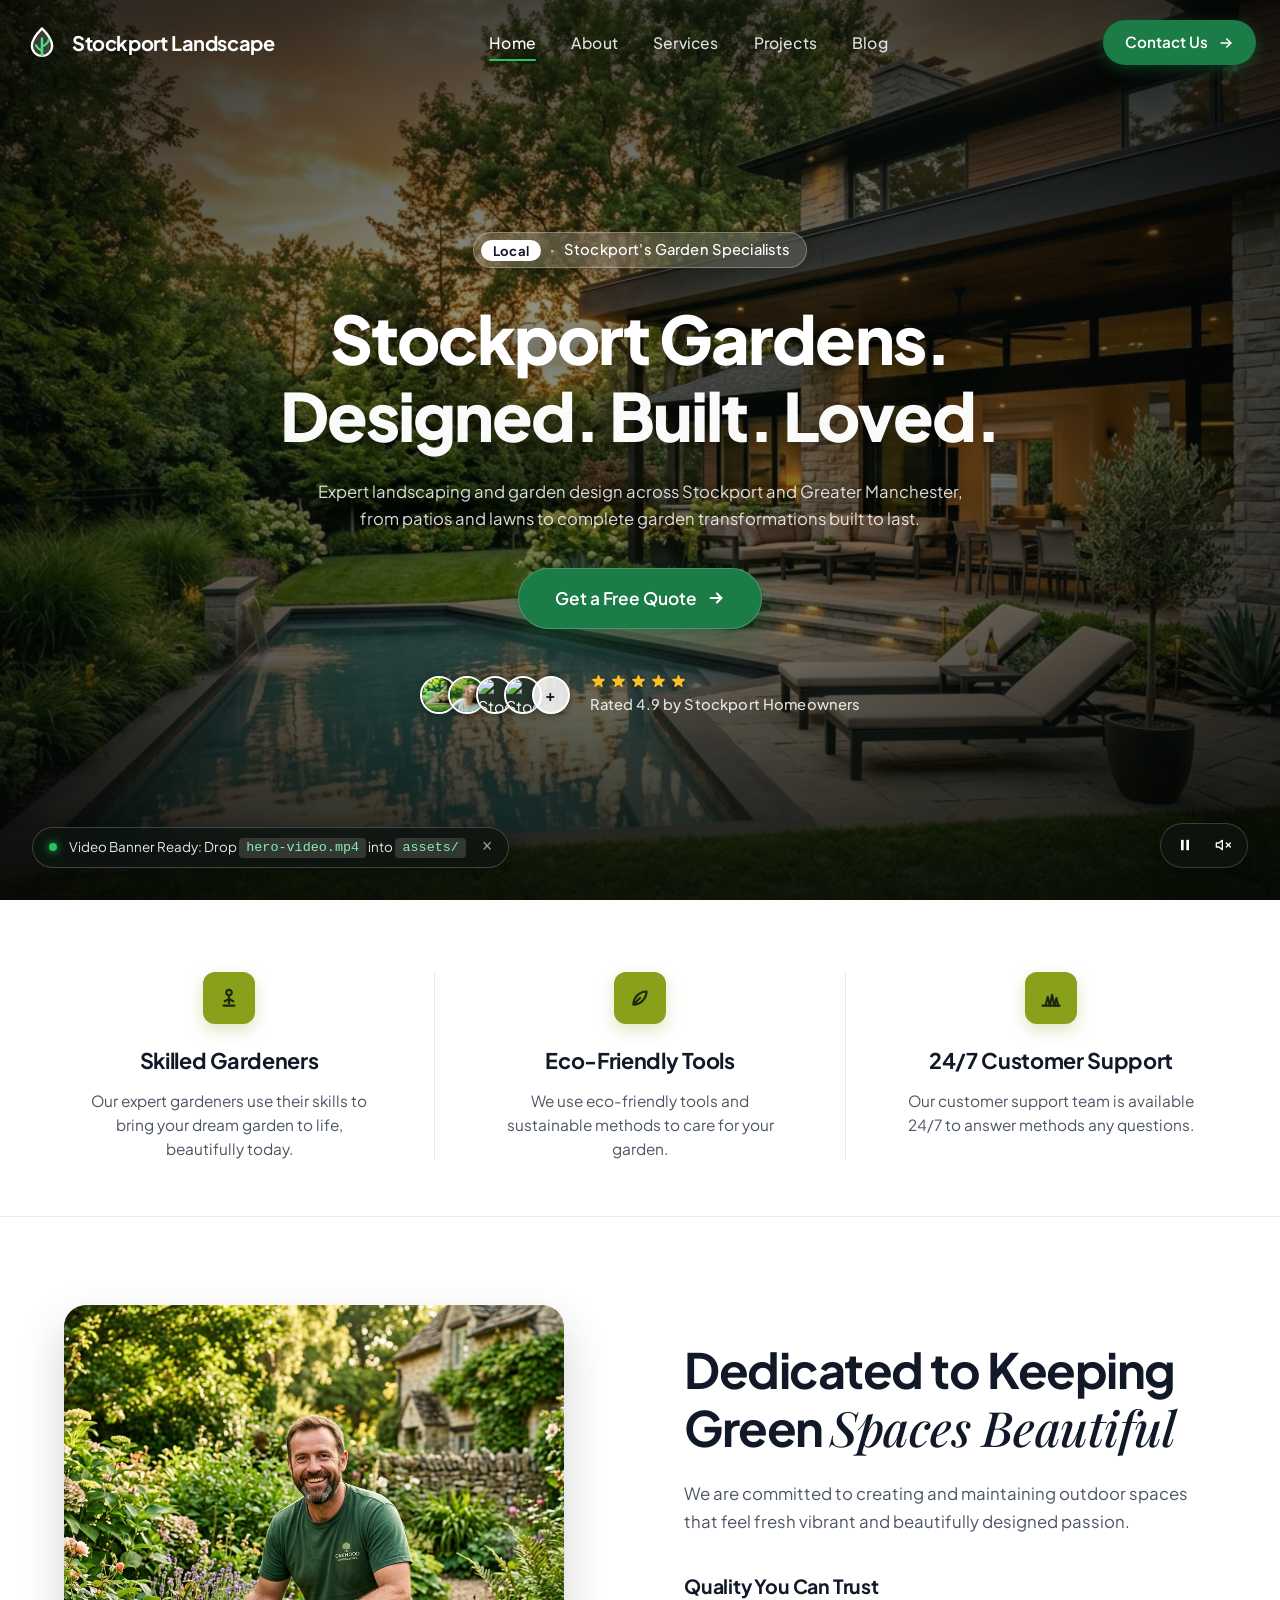
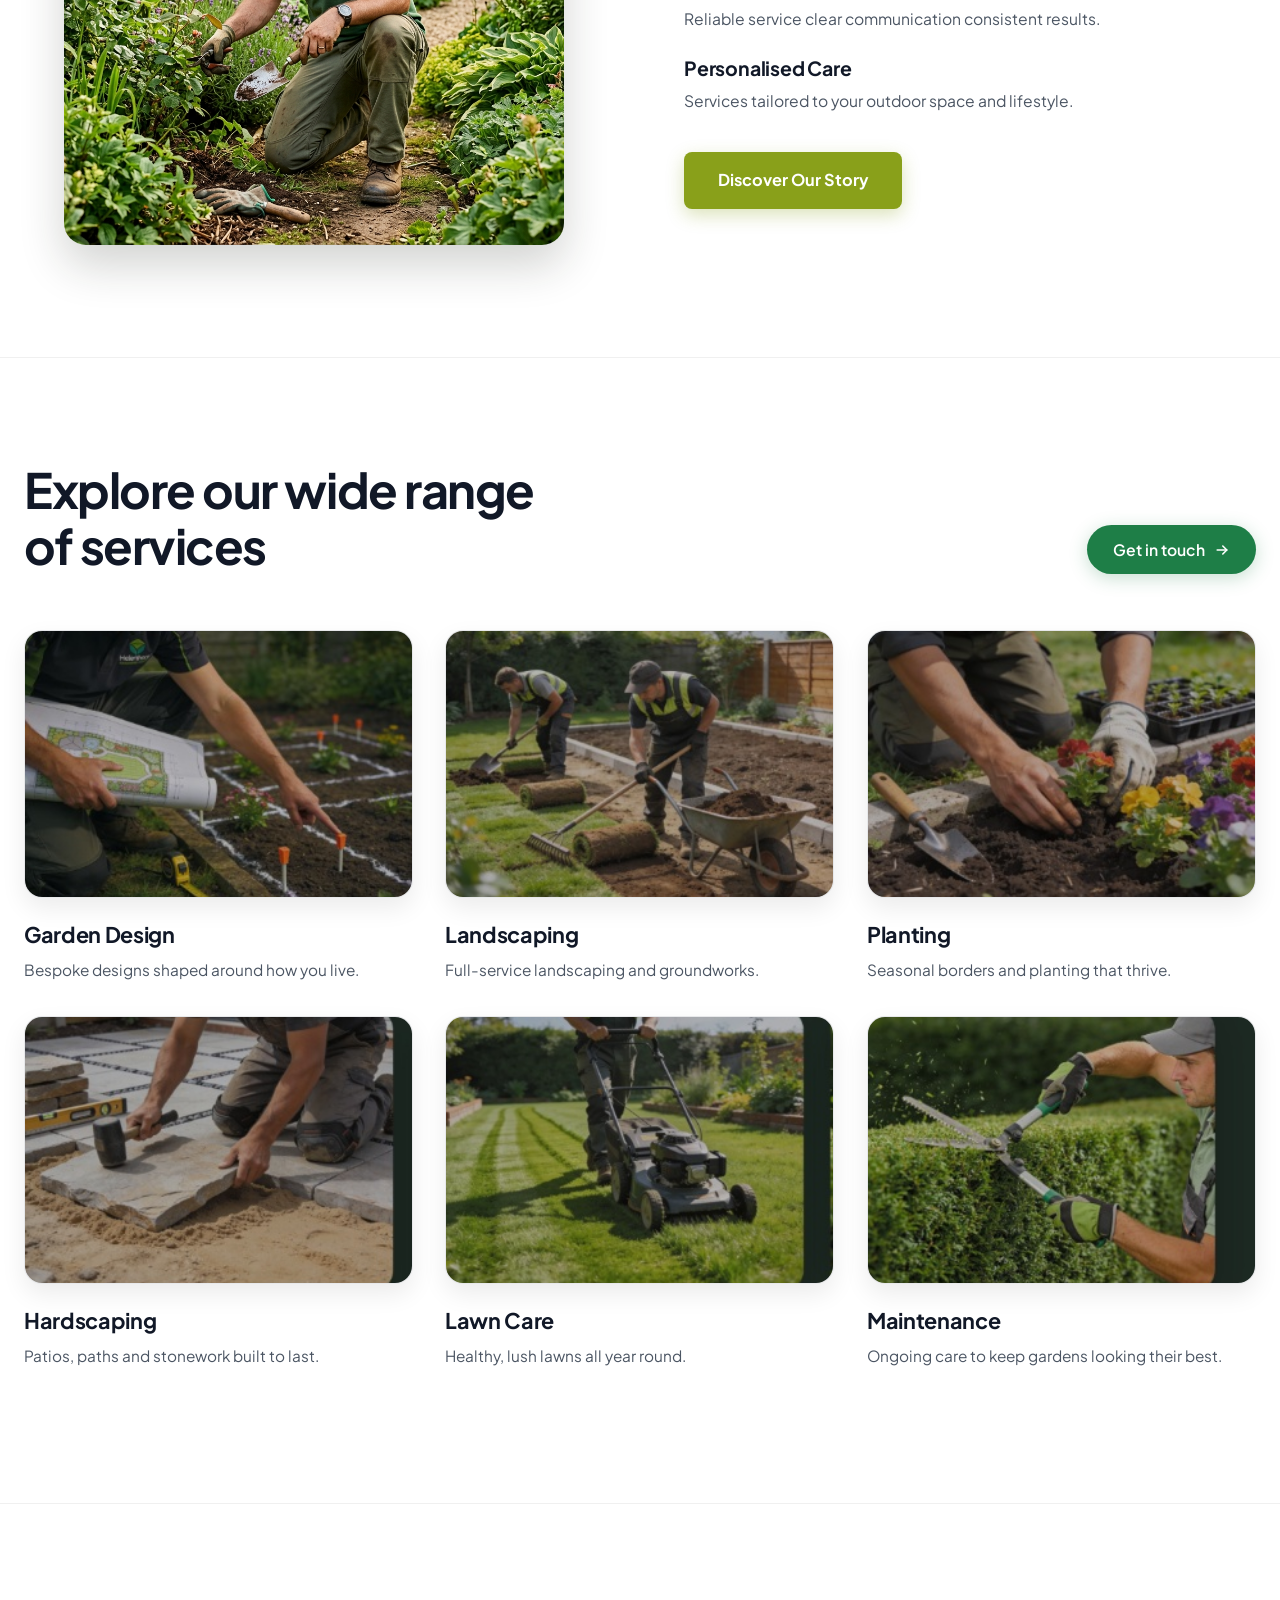
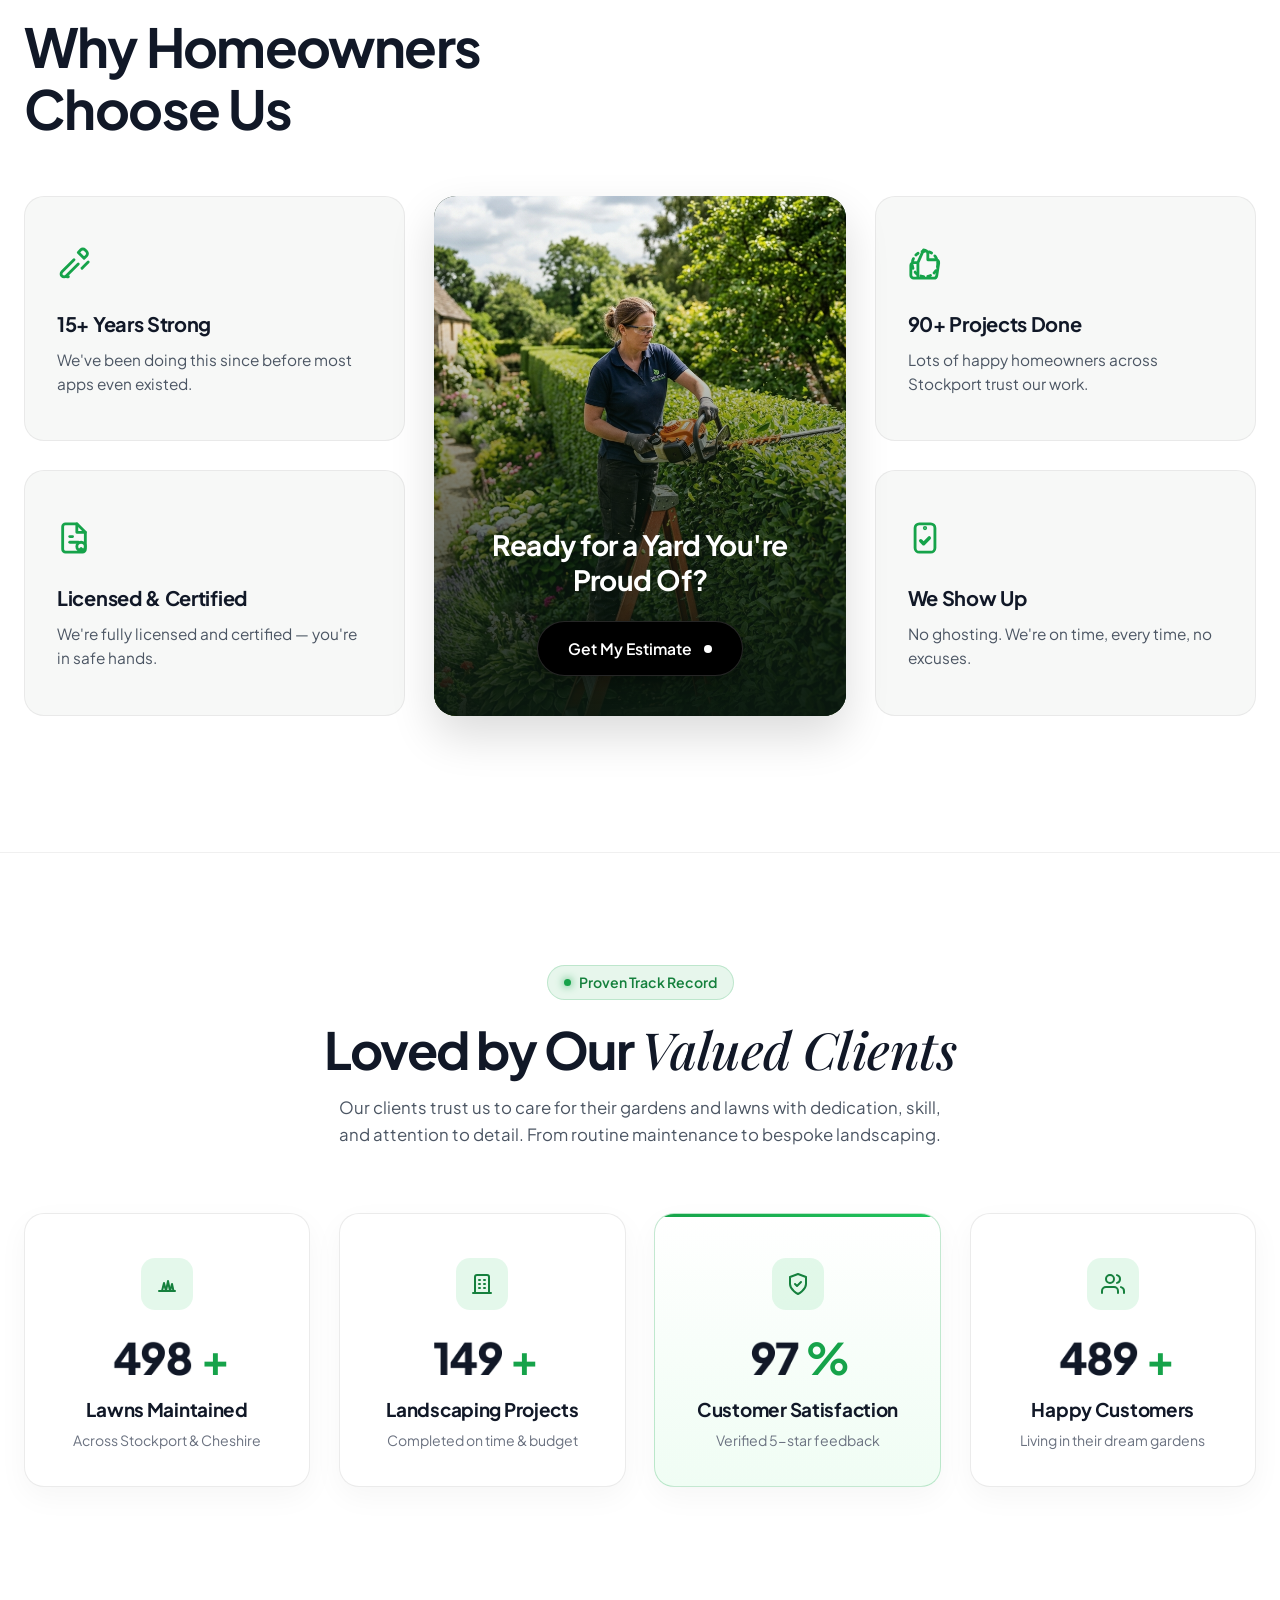
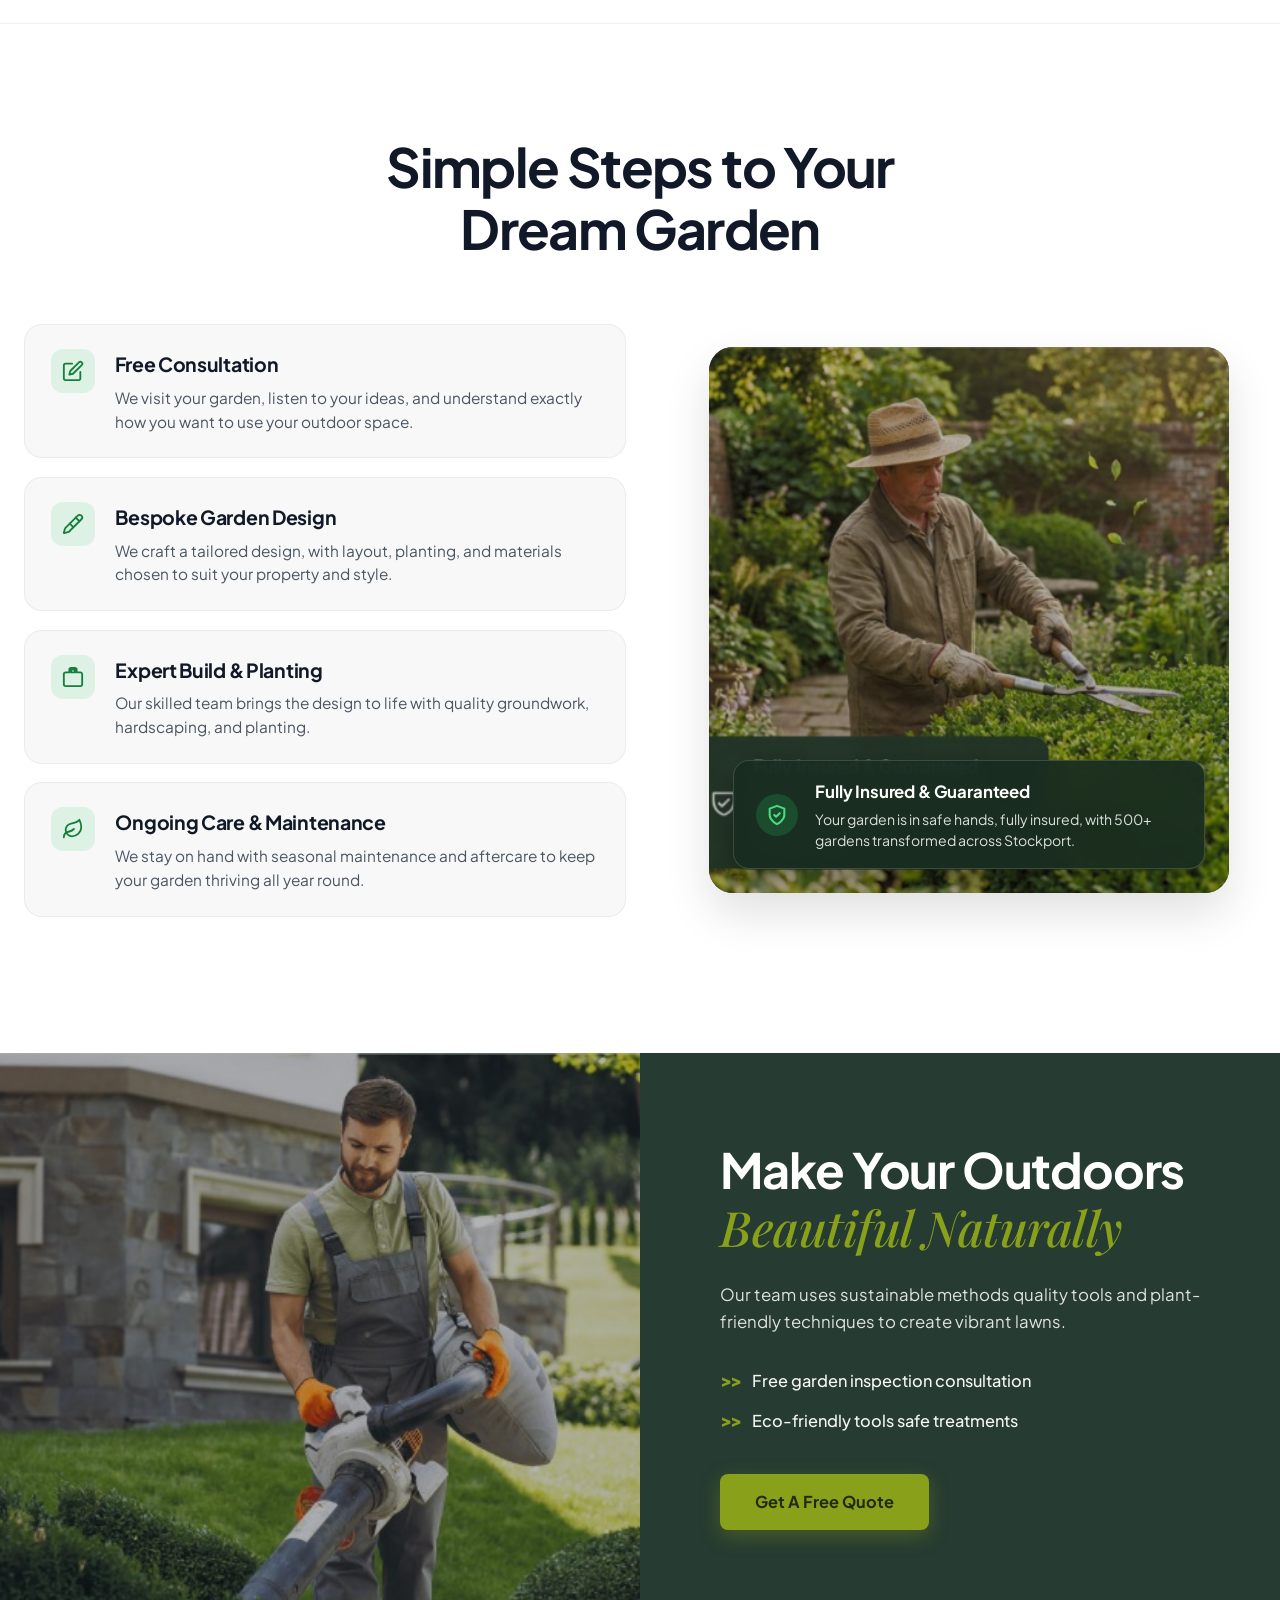
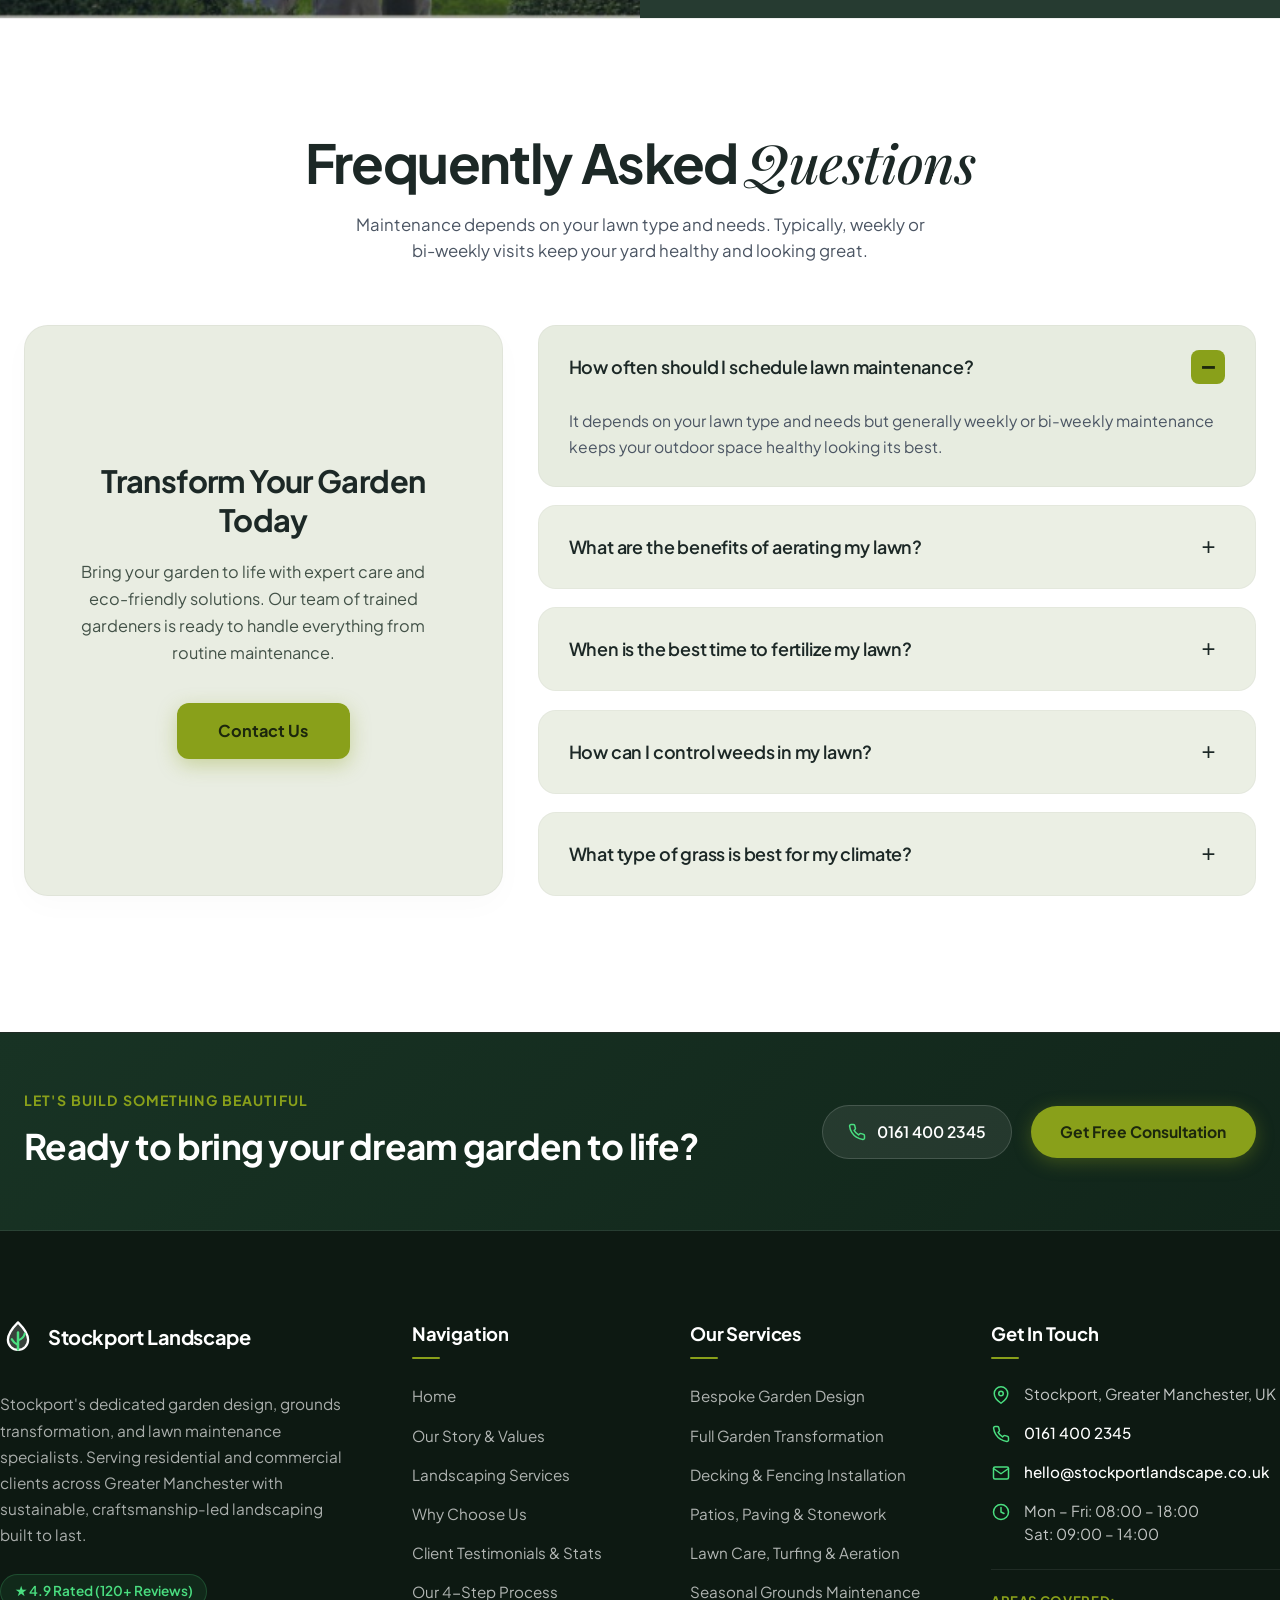
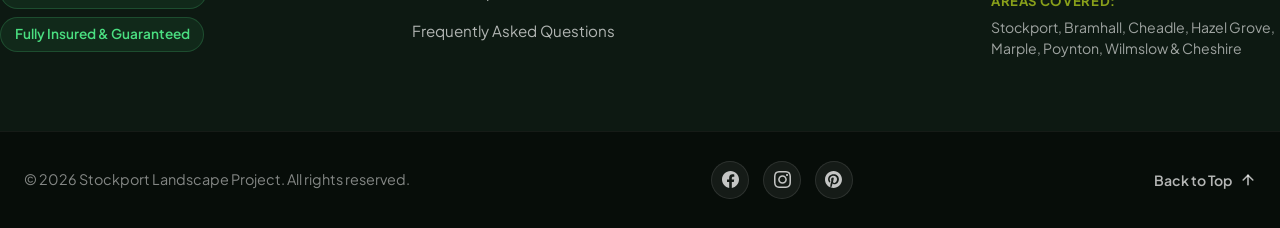
==== commit 755dffac: "Add dedicated Landscaping service page template and interactive components" ====
--- a/index.html
+++ b/index.html
@@ -298,16 +298,16 @@
                 </div>
 
                 <!-- Service 2: Landscaping -->
-                <div class="service-card" data-service-index="2" style="--card-delay: 0.15s;">
+                <a href="services/landscaping/" class="service-card" data-service-index="2" style="--card-delay: 0.15s;" aria-label="Landscaping Services in Stockport">
                     <div class="service-image-box">
-                        <img src="assets/service-landscaping.jpg" alt="Landscaping and turf laying groundworks" class="service-img" loading="lazy">
+                        <img src="assets/service-landscaping.jpg" alt="Landscaping and turf laying groundworks in Stockport" class="service-img" loading="lazy">
                         <div class="service-img-overlay"></div>
                     </div>
                     <div class="service-info">
                         <h3 class="service-name">Landscaping</h3>
                         <p class="service-desc">Full-service landscaping and groundworks.</p>
                     </div>
-                </div>
+                </a>
 
                 <!-- Service 3: Planting -->
                 <div class="service-card" data-service-index="3" style="--card-delay: 0.25s;">
--- a/style.css
+++ b/style.css
@@ -991,6 +991,9 @@
     transition: opacity 0.85s cubic-bezier(0.16, 1, 0.3, 1), transform 0.85s cubic-bezier(0.16, 1, 0.3, 1);
     transition-delay: var(--card-delay, 0s);
     will-change: opacity, transform;
+    text-decoration: none;
+    color: inherit;
+    display: block;
 }
 
 .service-card.in-view {
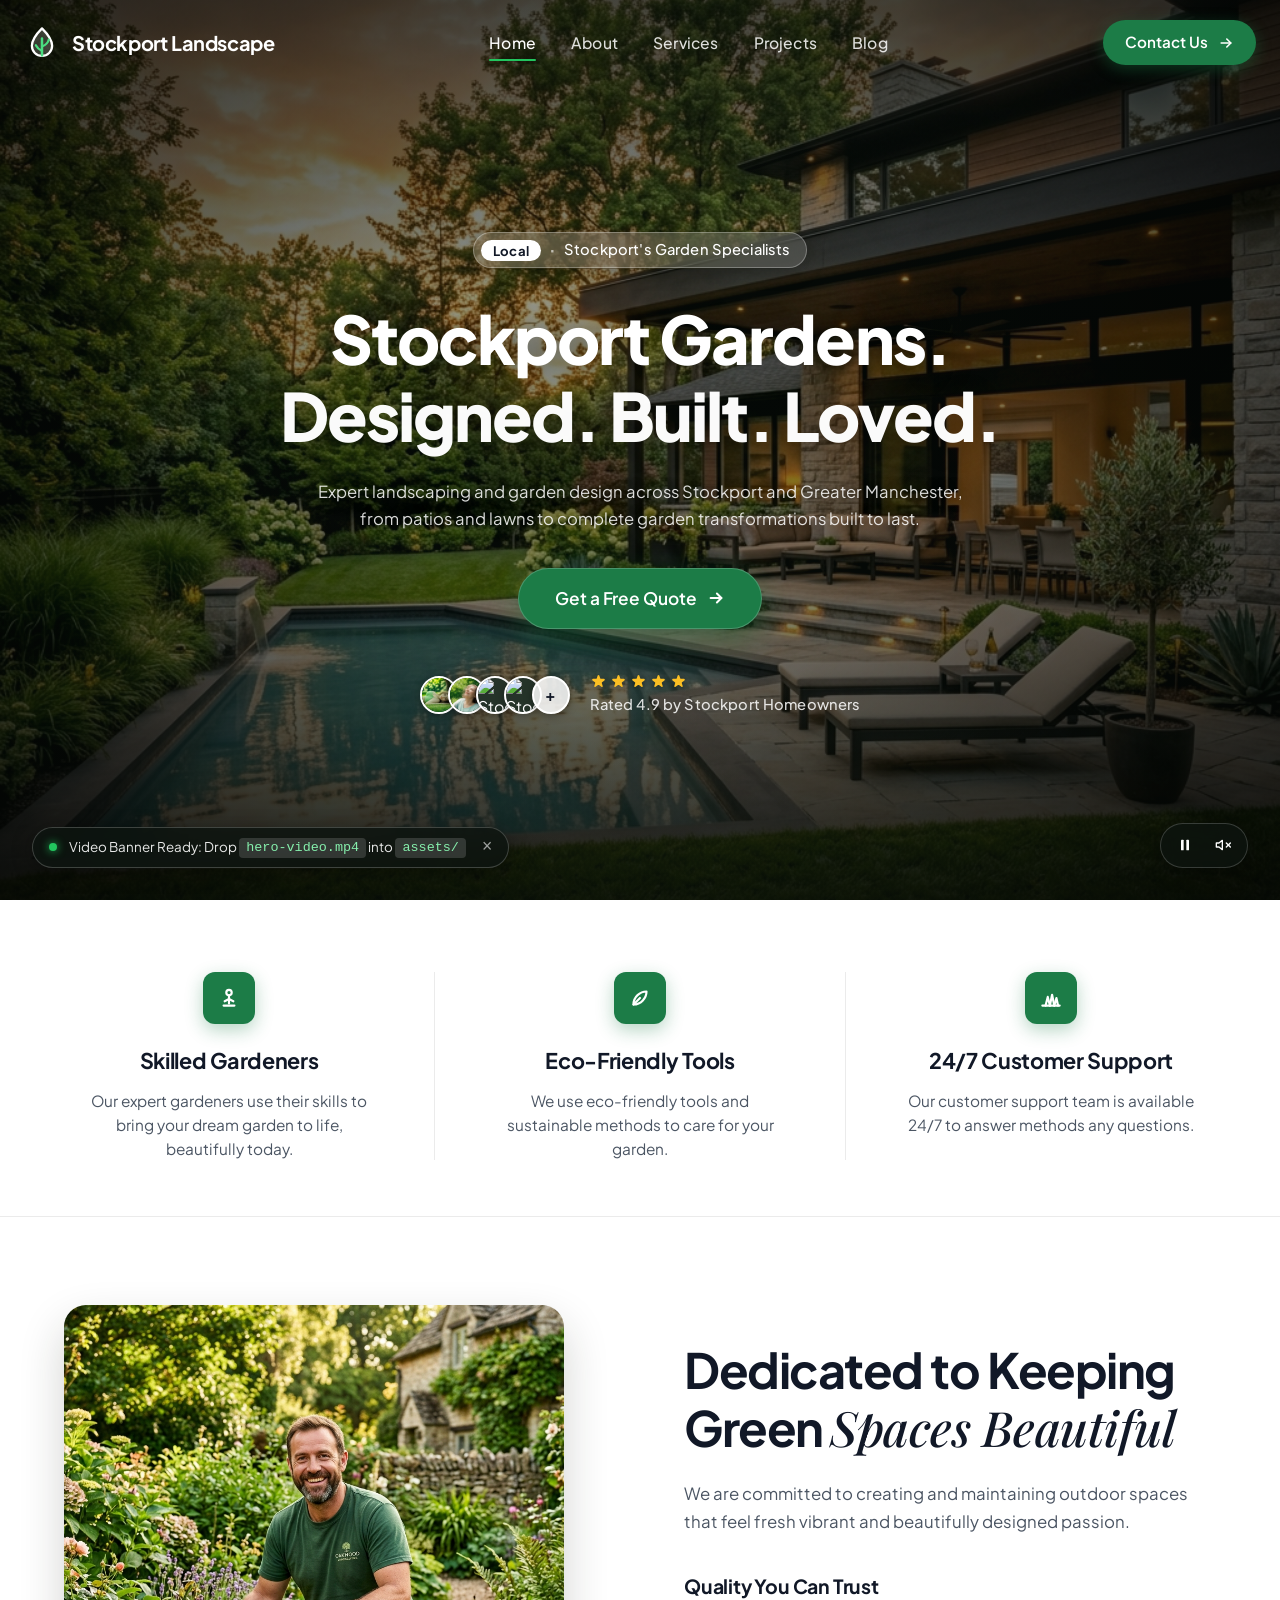
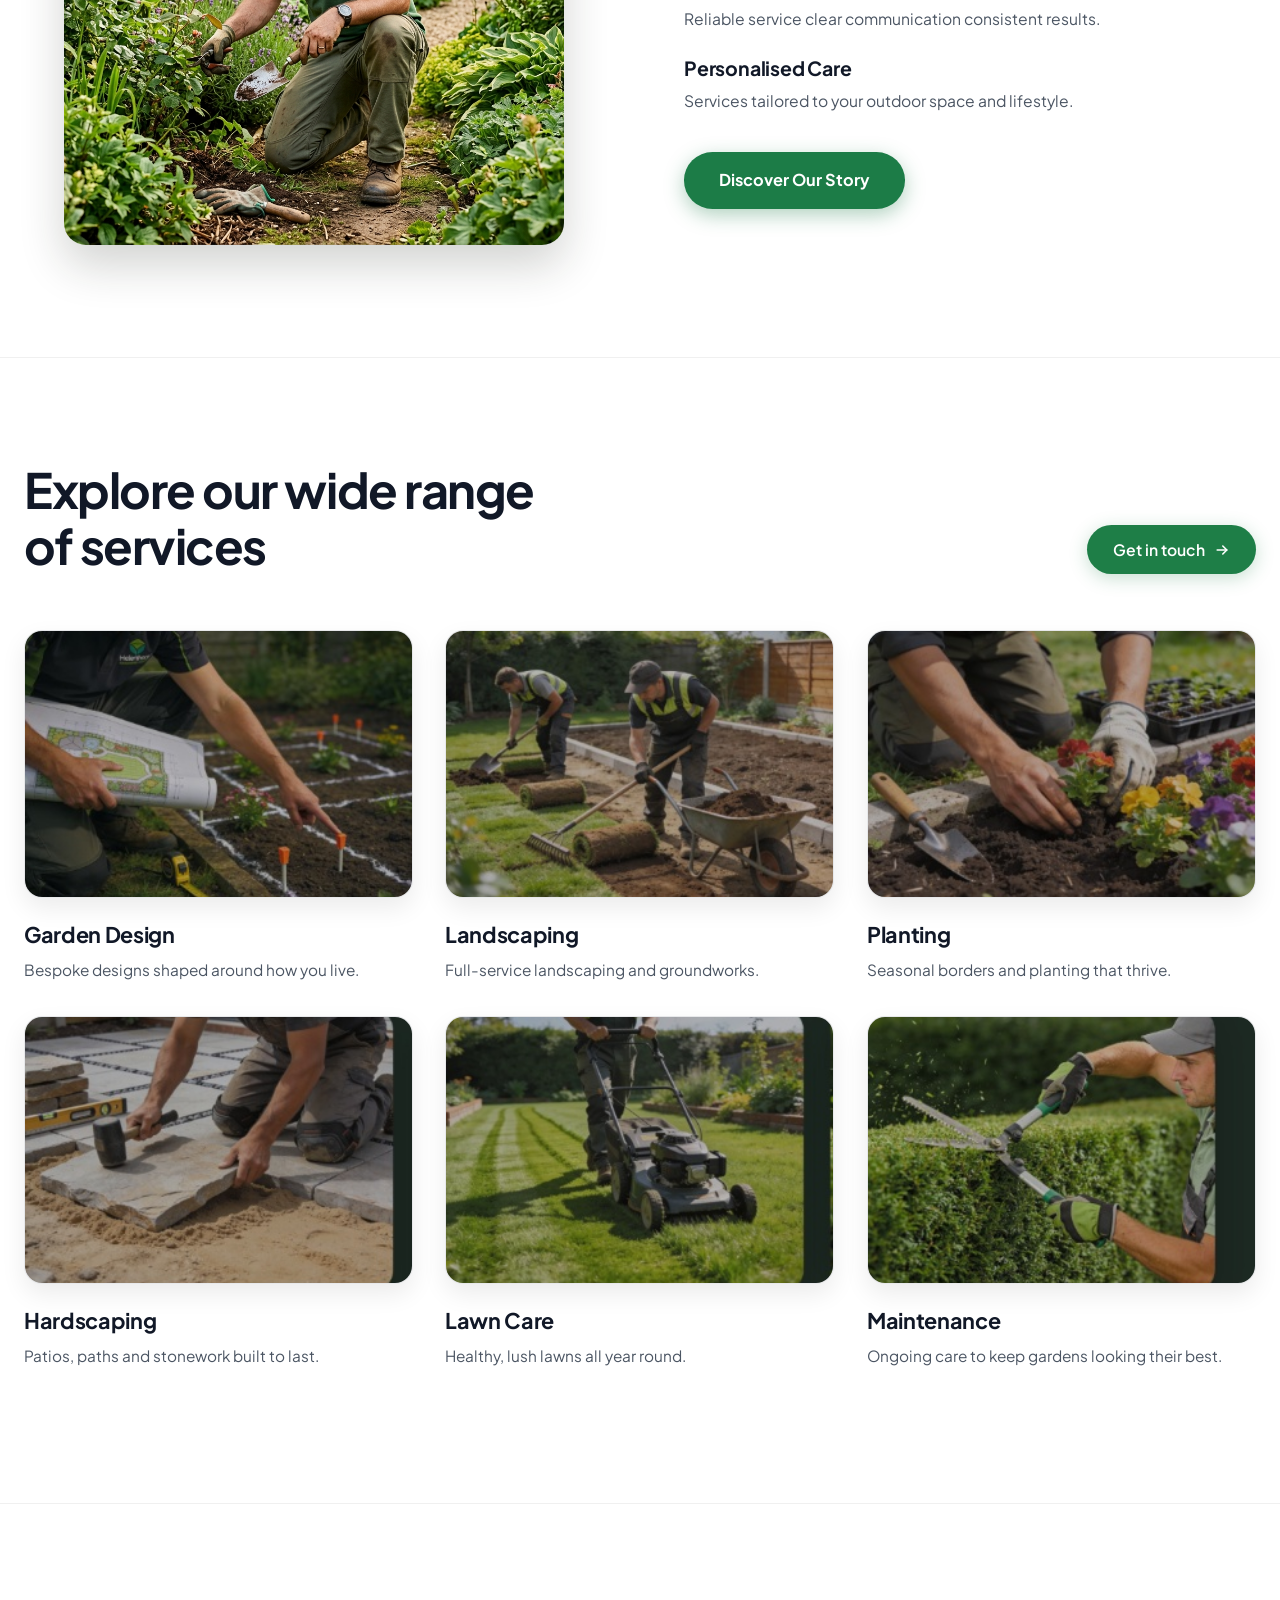
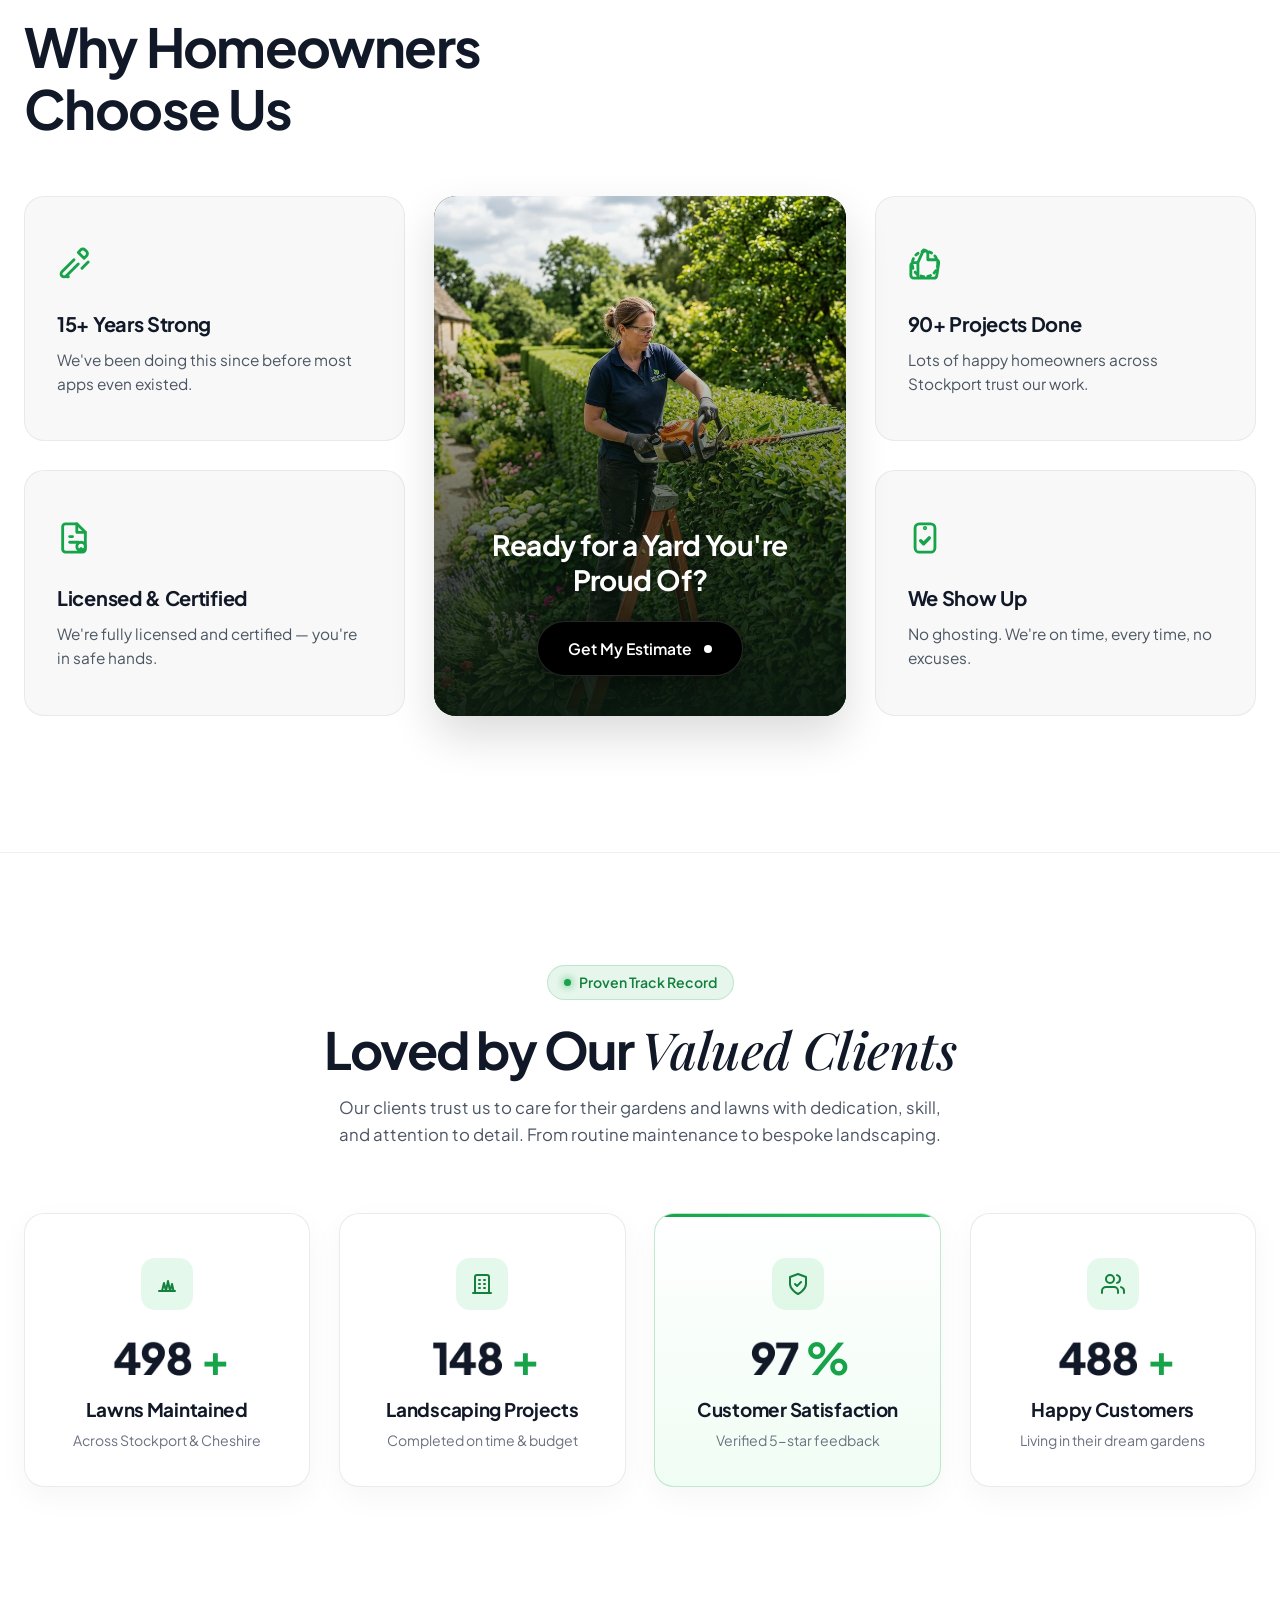
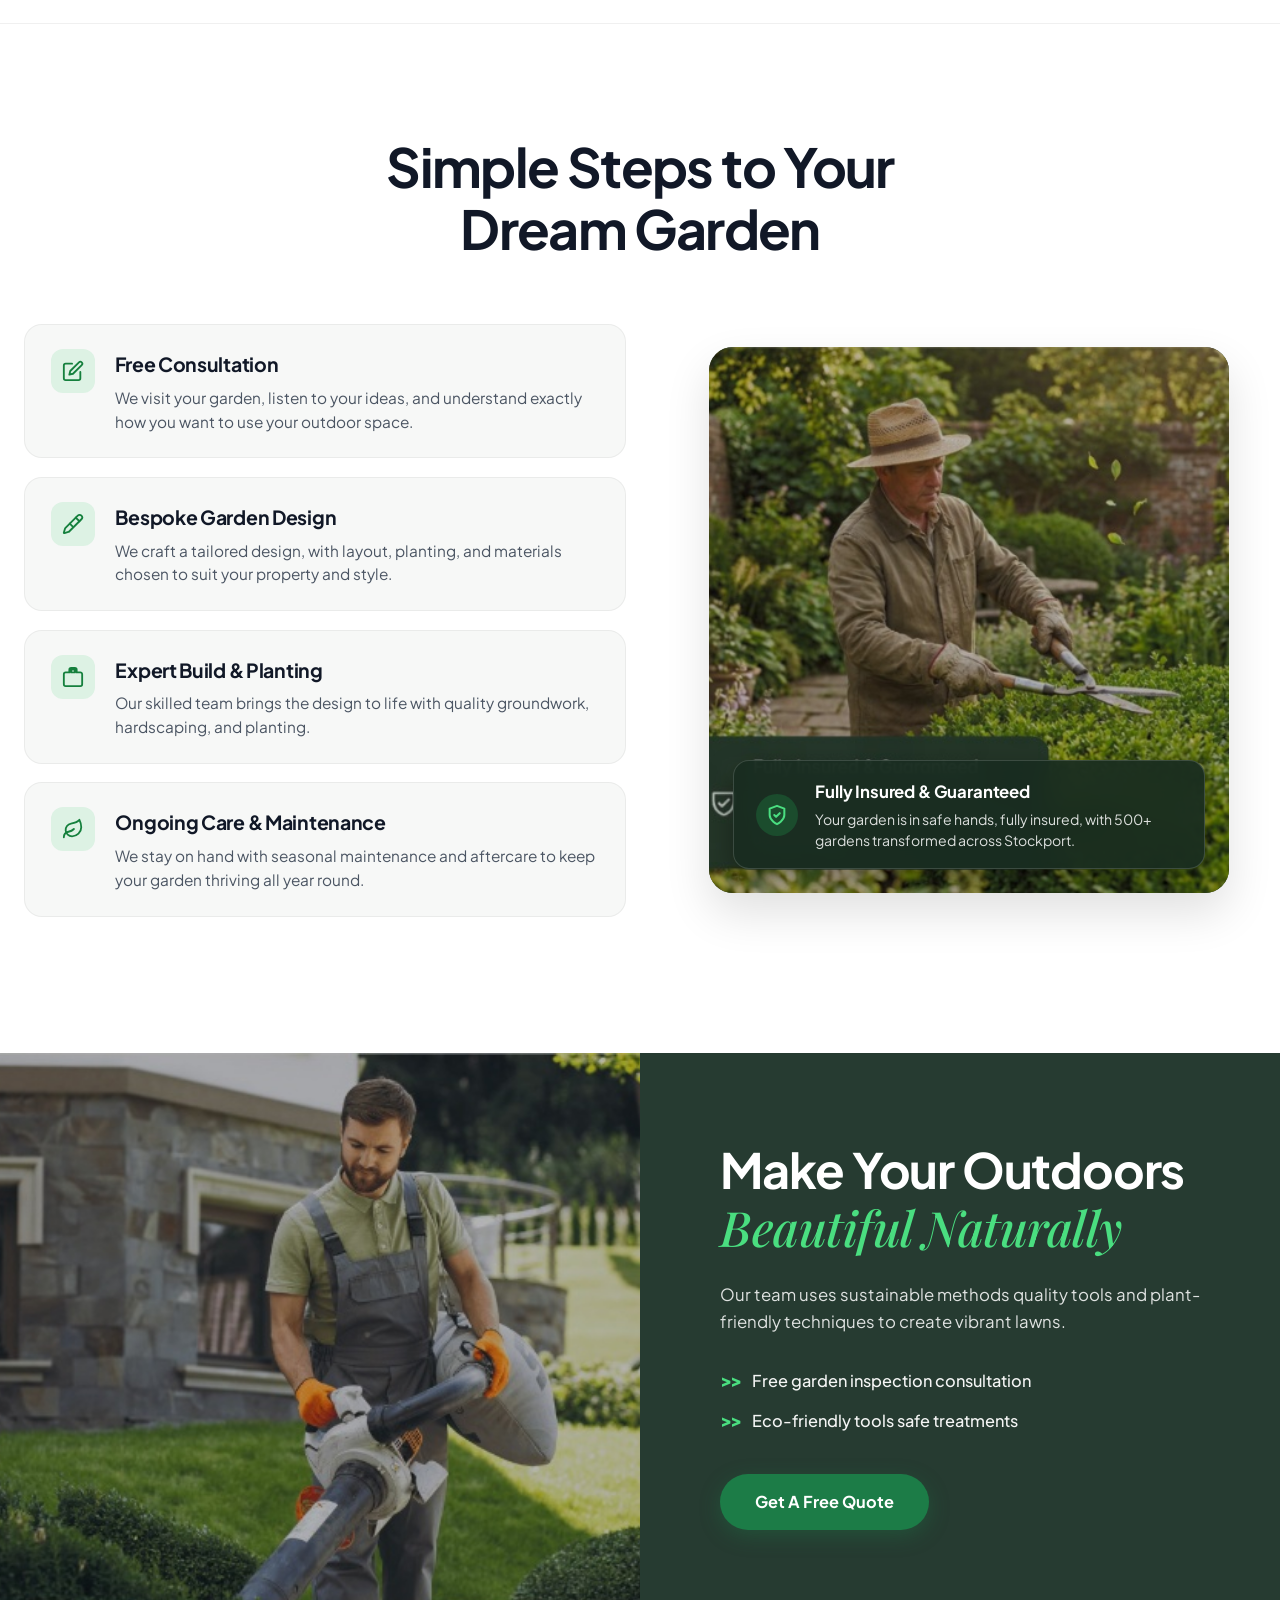
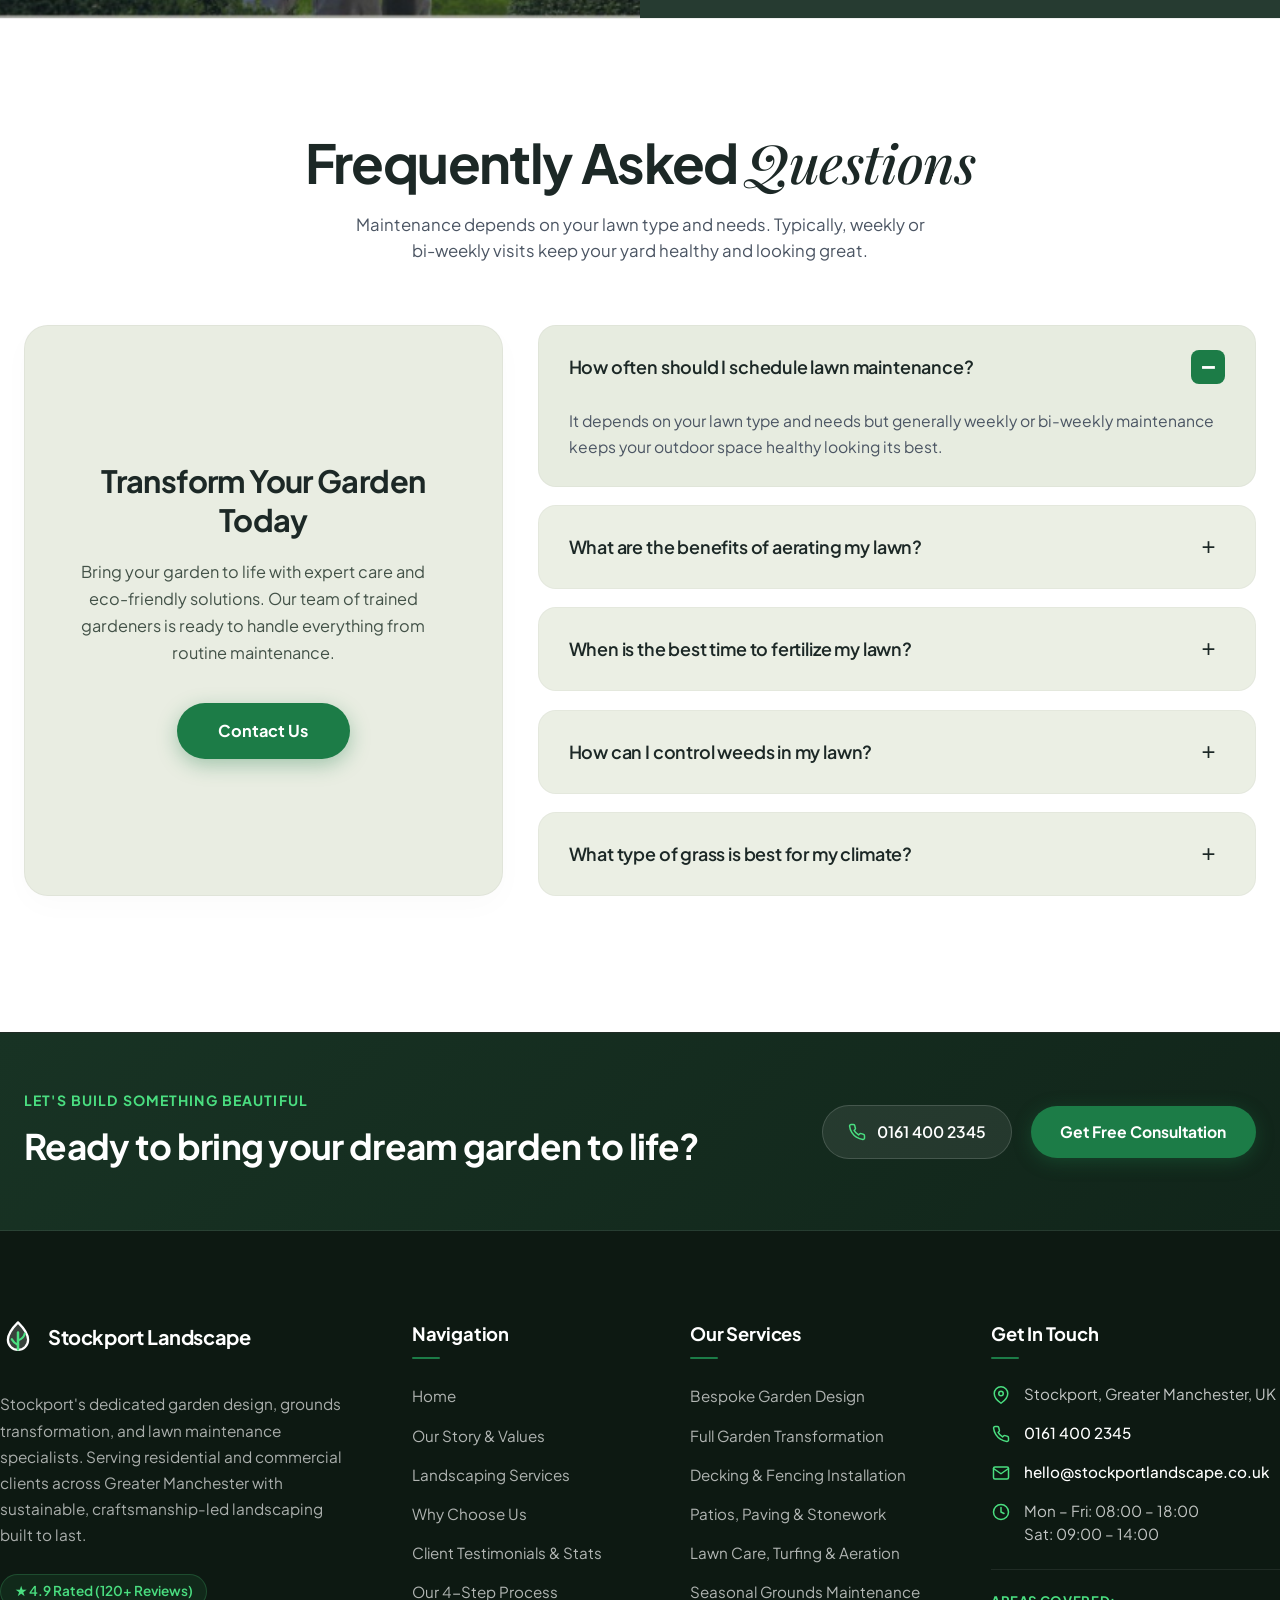
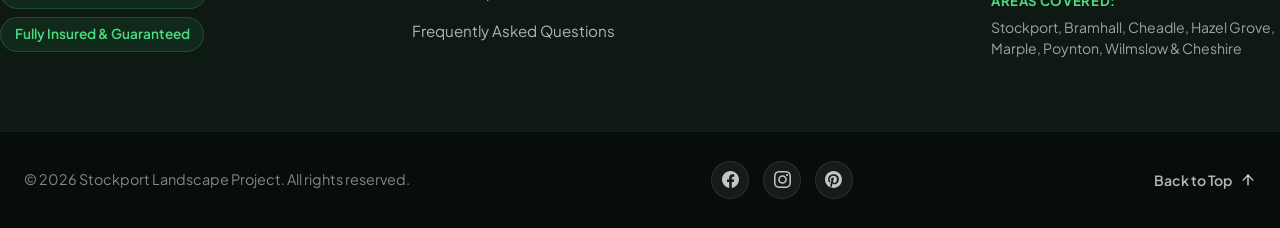
==== commit e709368e: "Add premium inertial smooth scroll across the whole website with Lenis" ====
--- a/index.html
+++ b/index.html
@@ -984,6 +984,7 @@
         <div class="bottom-blur-ambient"></div>
     </div>
 
+    <script src="lenis.min.js"></script>
     <script src="script.js"></script>
 </body>
 </html>
--- a/style.css
+++ b/style.css
@@ -32,6 +32,51 @@
     font-size: 16px;
 }
 
+/* Lenis Smooth Scroll Core Rules */
+html.lenis, html.lenis body {
+    height: auto;
+}
+
+.lenis.lenis-smooth {
+    scroll-behavior: auto !important;
+}
+
+.lenis.lenis-smooth [data-lenis-prevent] {
+    overscroll-behavior: contain;
+}
+
+.lenis.lenis-stopped {
+    overflow: hidden;
+}
+
+.lenis.lenis-smooth iframe {
+    pointer-events: none;
+}
+
+/* Luxury Custom Scrollbar */
+::-webkit-scrollbar {
+    width: 8px;
+}
+
+::-webkit-scrollbar-track {
+    background: #0d1510;
+}
+
+::-webkit-scrollbar-thumb {
+    background: rgba(31, 107, 58, 0.45);
+    border-radius: 9999px;
+    border: 2px solid #0d1510;
+}
+
+::-webkit-scrollbar-thumb:hover {
+    background: #1c7c47;
+}
+
+* {
+    scrollbar-width: thin;
+    scrollbar-color: rgba(31, 107, 58, 0.45) #0d1510;
+}
+
 body {
     font-family: var(--font-body);
     background-color: var(--dark-bg);
@@ -608,8 +653,8 @@
     --stone-heading: #111827;
     --stone-body: #4b5563;
     --stone-divider: rgba(0, 0, 0, 0.08);
-    --lime-accent: #89a01a;
-    --lime-dark: #778c14;
+    --lime-accent: #1c7c47;
+    --lime-dark: #156539;
     --lime-btn-text: #ffffff;
 }
 
@@ -647,14 +692,14 @@
 .value-icon-box {
     width: 52px;
     height: 52px;
-    background: var(--lime-accent);
+    background: var(--primary-green);
     border-radius: 12px;
     display: inline-flex;
     align-items: center;
     justify-content: center;
-    color: #1e2810;
+    color: #ffffff;
     margin-bottom: 1.25rem;
-    box-shadow: 0 6px 16px rgba(137, 160, 26, 0.28);
+    box-shadow: 0 6px 18px rgba(28, 124, 71, 0.32);
     position: relative;
     will-change: transform, box-shadow;
     transition: transform 0.25s ease;
@@ -857,25 +902,26 @@
 }
 
 .btn-story {
-    background: var(--lime-accent);
-    color: var(--lime-btn-text);
+    background: var(--primary-green);
+    color: #ffffff;
     font-weight: 700;
     font-size: 1.02rem;
-    padding: 0.95rem 2.1rem;
-    border-radius: 8px;
+    padding: 0.95rem 2.2rem;
+    border-radius: 9999px;
     display: inline-flex;
     align-items: center;
     justify-content: center;
     text-decoration: none;
     transition: all 0.25s cubic-bezier(0.16, 1, 0.3, 1);
-    box-shadow: 0 6px 18px rgba(137, 160, 26, 0.3);
+    box-shadow: 0 6px 20px rgba(28, 124, 71, 0.35);
     border: none;
 }
 
 .btn-story:hover {
-    background: var(--lime-dark);
+    background: var(--primary-green-hover);
     transform: translateY(-2px);
-    box-shadow: 0 10px 24px rgba(137, 160, 26, 0.45);
+    box-shadow: 0 10px 26px rgba(28, 124, 71, 0.5);
+    color: #ffffff;
 }
 
 /* Responsive adjustments for Story section */
@@ -1492,7 +1538,7 @@
     font-family: 'Playfair Display', Georgia, serif;
     font-style: italic;
     font-weight: 500;
-    color: #89a01a;
+    color: #4ade80;
     display: inline-block;
     letter-spacing: -0.01em;
 }
@@ -1523,7 +1569,7 @@
 }
 
 .feature-arrow {
-    color: #89a01a;
+    color: #4ade80;
     font-weight: 800;
     font-size: 1.1rem;
     line-height: 1;
@@ -1531,26 +1577,26 @@
 }
 
 .btn-lime-quote {
-    background: #89a01a;
-    color: #202b11;
+    background: var(--primary-green);
+    color: #ffffff;
     font-weight: 700;
     font-size: 1.02rem;
     padding: 0.95rem 2.2rem;
-    border-radius: 8px;
+    border-radius: 9999px;
     display: inline-flex;
     align-items: center;
     justify-content: center;
     text-decoration: none;
     transition: all 0.25s cubic-bezier(0.16, 1, 0.3, 1);
-    box-shadow: 0 6px 20px rgba(137, 160, 26, 0.35);
+    box-shadow: 0 6px 20px rgba(28, 124, 71, 0.35);
     border: none;
 }
 
 .btn-lime-quote:hover {
-    background: #768c14;
+    background: var(--primary-green-hover);
     transform: translateY(-2px);
-    box-shadow: 0 10px 25px rgba(137, 160, 26, 0.5);
-    color: #17210c;
+    box-shadow: 0 10px 25px rgba(28, 124, 71, 0.5);
+    color: #ffffff;
 }
 
 @media (max-width: 960px) {
@@ -1843,23 +1889,23 @@
 }
 
 .btn-faq-contact {
-    background: #89a01a;
-    color: #1c270d;
+    background: var(--primary-green);
+    color: #ffffff;
     font-weight: 700;
     font-size: 1.02rem;
     padding: 0.95rem 2.6rem;
-    border-radius: 12px;
+    border-radius: 9999px;
     text-decoration: none;
     display: inline-block;
     transition: all 0.25s cubic-bezier(0.16, 1, 0.3, 1);
-    box-shadow: 0 6px 20px rgba(137, 160, 26, 0.35);
+    box-shadow: 0 6px 20px rgba(28, 124, 71, 0.35);
 }
 
 .btn-faq-contact:hover {
-    background: #768c14;
+    background: var(--primary-green-hover);
     transform: translateY(-2px);
-    box-shadow: 0 10px 25px rgba(137, 160, 26, 0.45);
-    color: #141c09;
+    box-shadow: 0 10px 25px rgba(28, 124, 71, 0.5);
+    color: #ffffff;
 }
 
 /* Right Column Accordion */
@@ -1927,7 +1973,7 @@
     font-size: 1.6rem;
     font-weight: 700;
     line-height: 1;
-    color: #1c270d;
+    color: #ffffff;
     display: none;
 }
 
@@ -1937,7 +1983,7 @@
 }
 
 .faq-item.active .faq-icon-indicator {
-    background: #89a01a;
+    background: var(--primary-green);
 }
 
 .faq-item.active .faq-plus-icon {
@@ -2009,7 +2055,7 @@
     font-weight: 700;
     text-transform: uppercase;
     letter-spacing: 0.08em;
-    color: #89a01a;
+    color: #4ade80;
     display: block;
     margin-bottom: 0.4rem;
 }
@@ -2057,8 +2103,8 @@
 }
 
 .btn-footer-quote {
-    background: #89a01a;
-    color: #1c270d;
+    background: var(--primary-green);
+    color: #ffffff;
     font-weight: 700;
     font-size: 0.98rem;
     padding: 0.85rem 1.85rem;
@@ -2067,14 +2113,14 @@
     display: inline-flex;
     align-items: center;
     transition: all 0.25s ease;
-    box-shadow: 0 4px 18px rgba(137, 160, 26, 0.35);
+    box-shadow: 0 4px 18px rgba(28, 124, 71, 0.35);
 }
 
 .btn-footer-quote:hover {
-    background: #9ab31e;
+    background: var(--primary-green-hover);
     transform: translateY(-2px);
-    box-shadow: 0 8px 24px rgba(137, 160, 26, 0.5);
-    color: #141c09;
+    box-shadow: 0 8px 24px rgba(28, 124, 71, 0.5);
+    color: #ffffff;
 }
 
 /* Main Footer */
@@ -2137,7 +2183,7 @@
     left: 0;
     width: 28px;
     height: 2px;
-    background: #89a01a;
+    background: var(--primary-green);
     border-radius: 2px;
 }
 
@@ -2157,9 +2203,8 @@
 }
 
 .footer-links-list a:hover {
-    color: #ffffff;
     transform: translateX(4px);
-    color: #89a01a;
+    color: #4ade80;
 }
 
 .footer-contact-list {
@@ -2202,7 +2247,7 @@
 }
 
 .footer-contact-item a:hover {
-    color: #89a01a;
+    color: #4ade80;
 }
 
 .footer-areas-tag {
@@ -2216,7 +2261,7 @@
     font-weight: 700;
     text-transform: uppercase;
     letter-spacing: 0.05em;
-    color: #89a01a;
+    color: #4ade80;
     display: block;
     margin-bottom: 0.35rem;
 }
@@ -2273,10 +2318,10 @@
 }
 
 .social-icon-btn:hover {
-    background: #89a01a;
-    color: #1c270d;
+    background: var(--primary-green);
+    color: #ffffff;
     transform: translateY(-3px);
-    box-shadow: 0 4px 12px rgba(137, 160, 26, 0.3);
+    box-shadow: 0 4px 12px rgba(28, 124, 71, 0.4);
 }
 
 .footer-back-to-top {
@@ -2297,7 +2342,7 @@
 }
 
 .footer-back-to-top:hover {
-    color: #89a01a;
+    color: #4ade80;
 }
 
 .footer-back-to-top:hover svg {
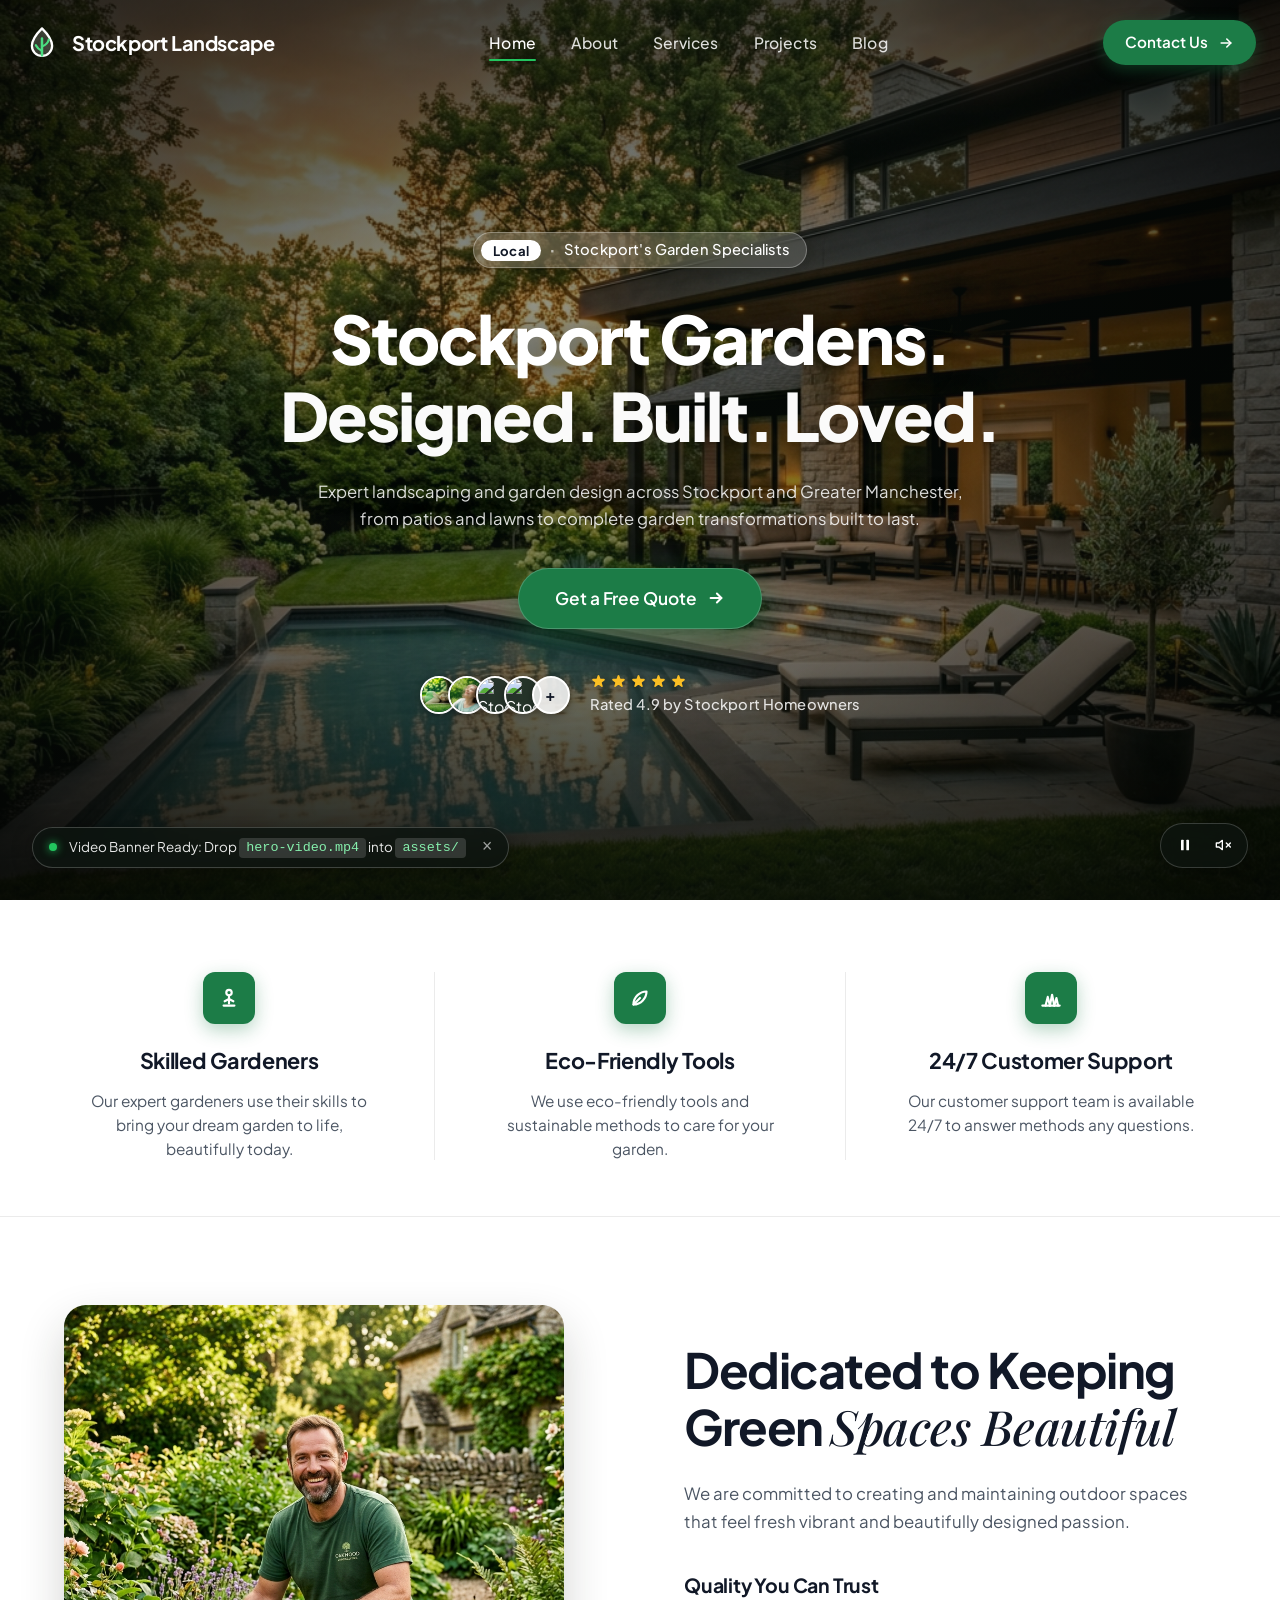
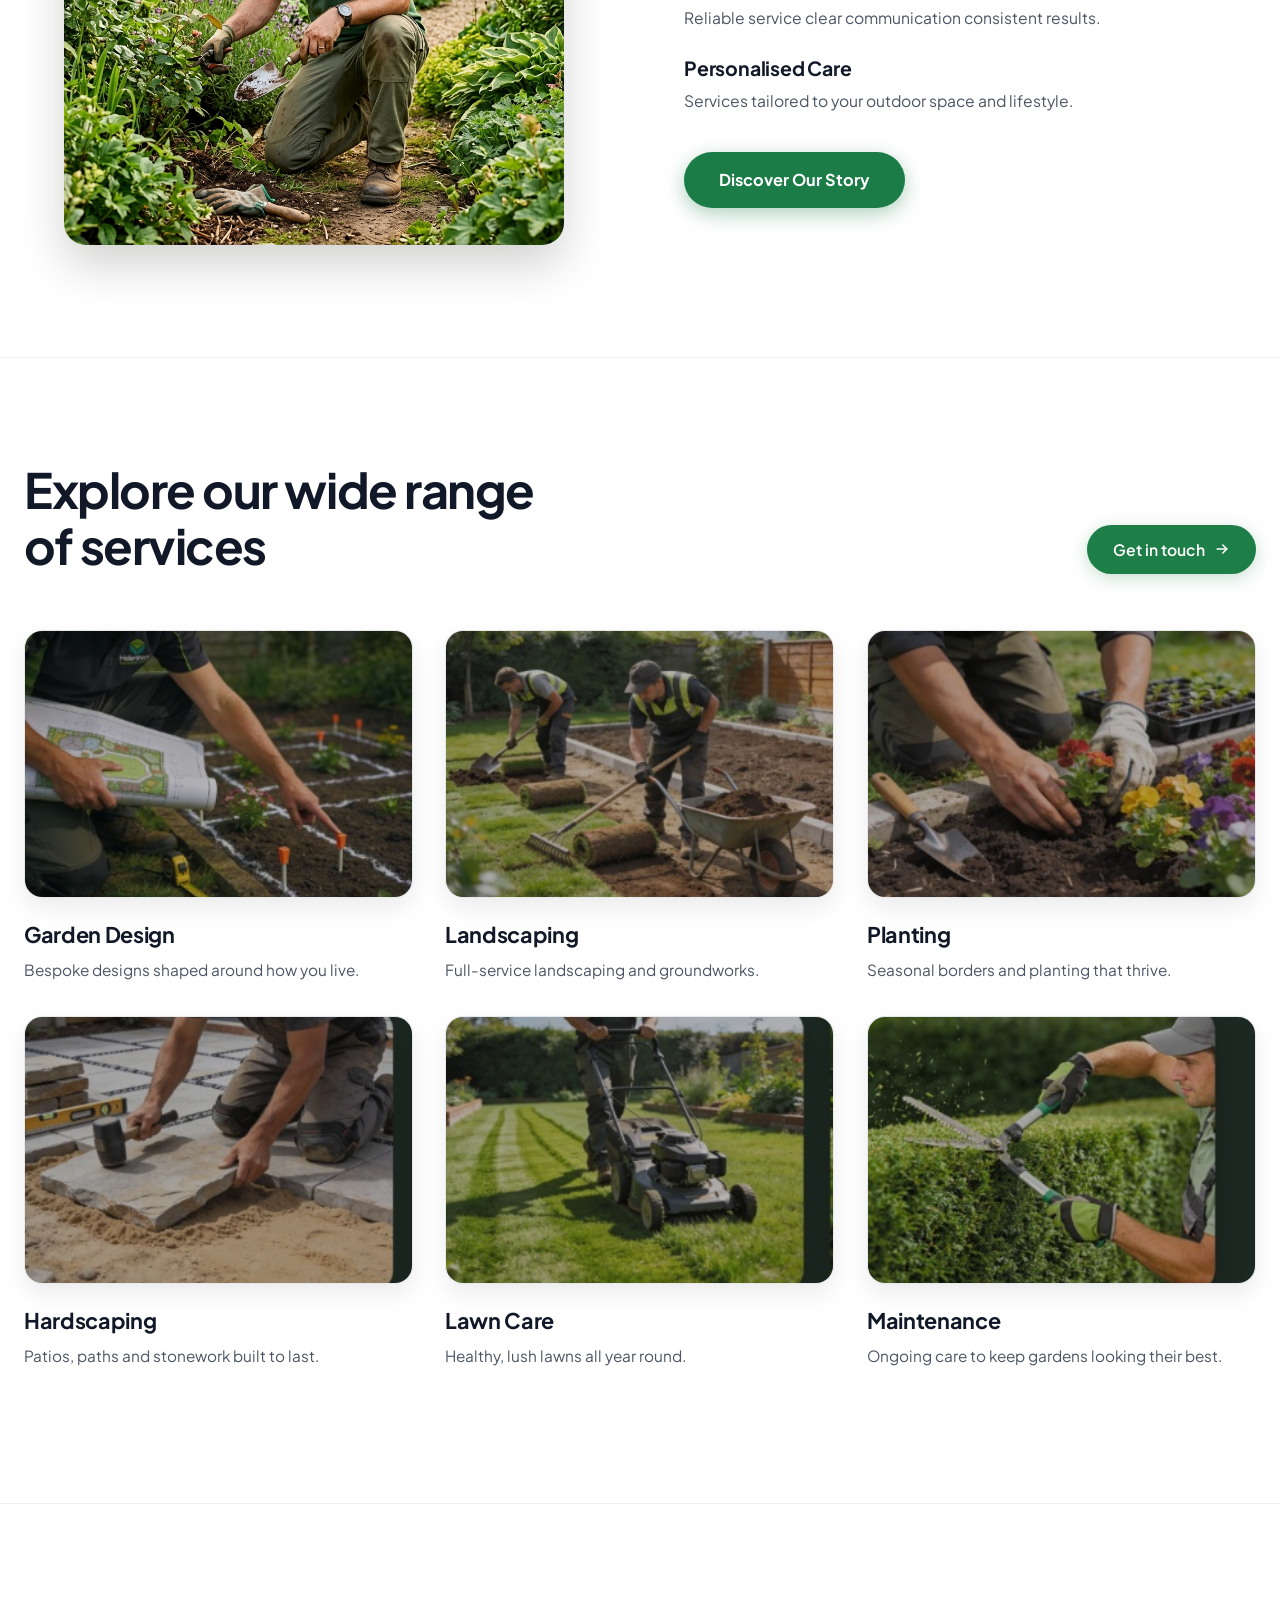
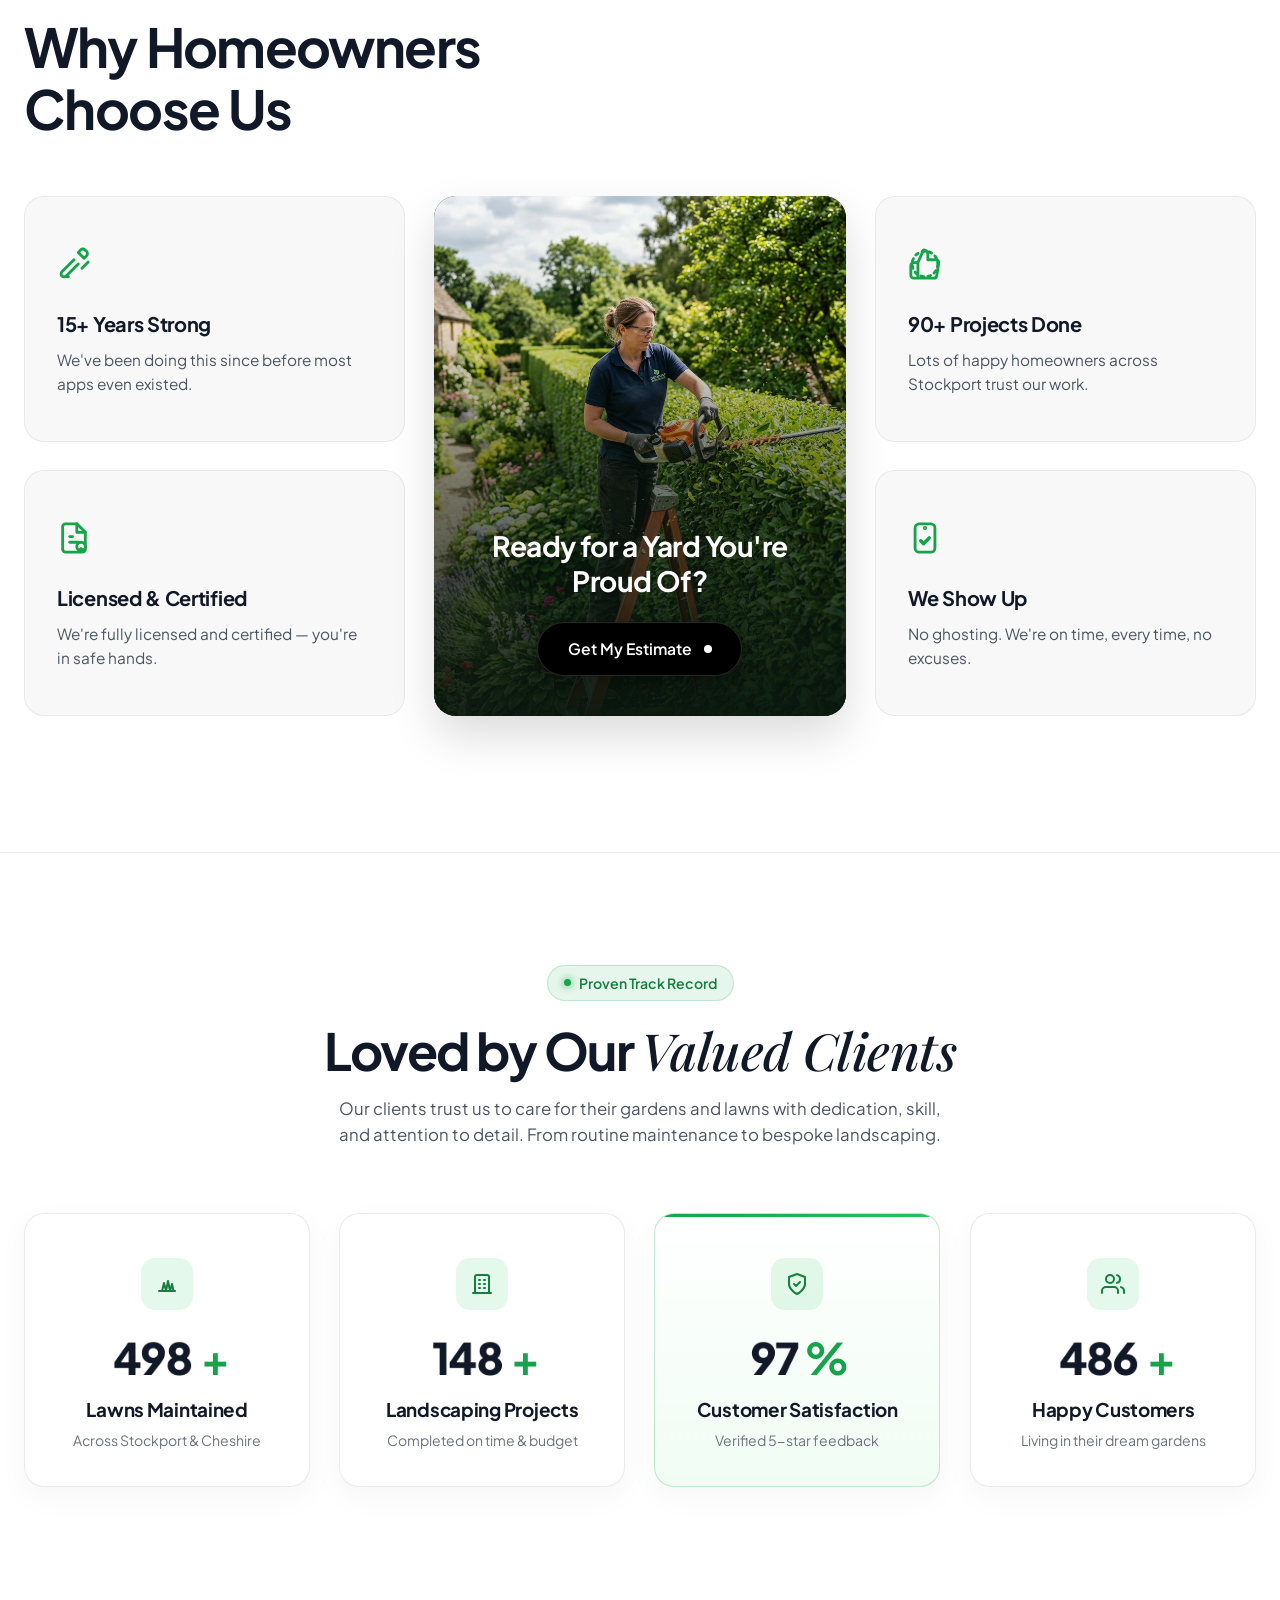
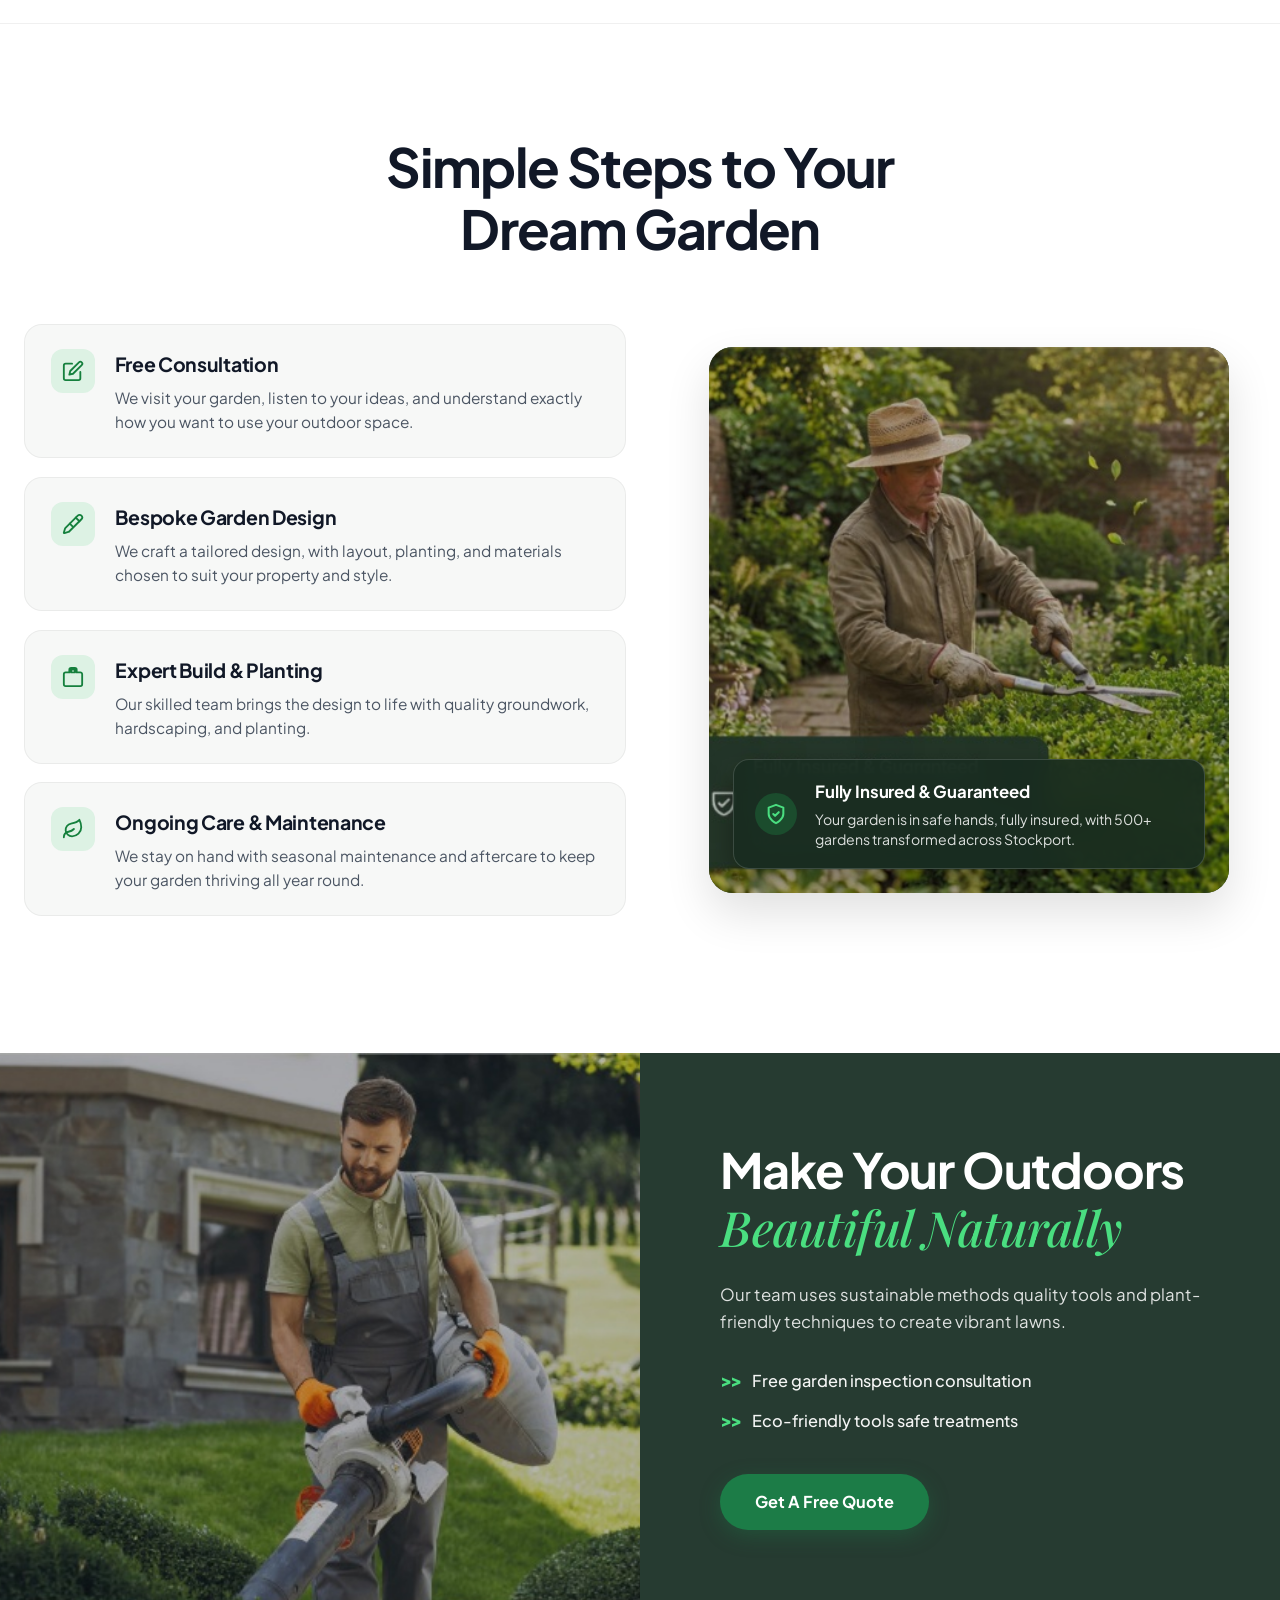
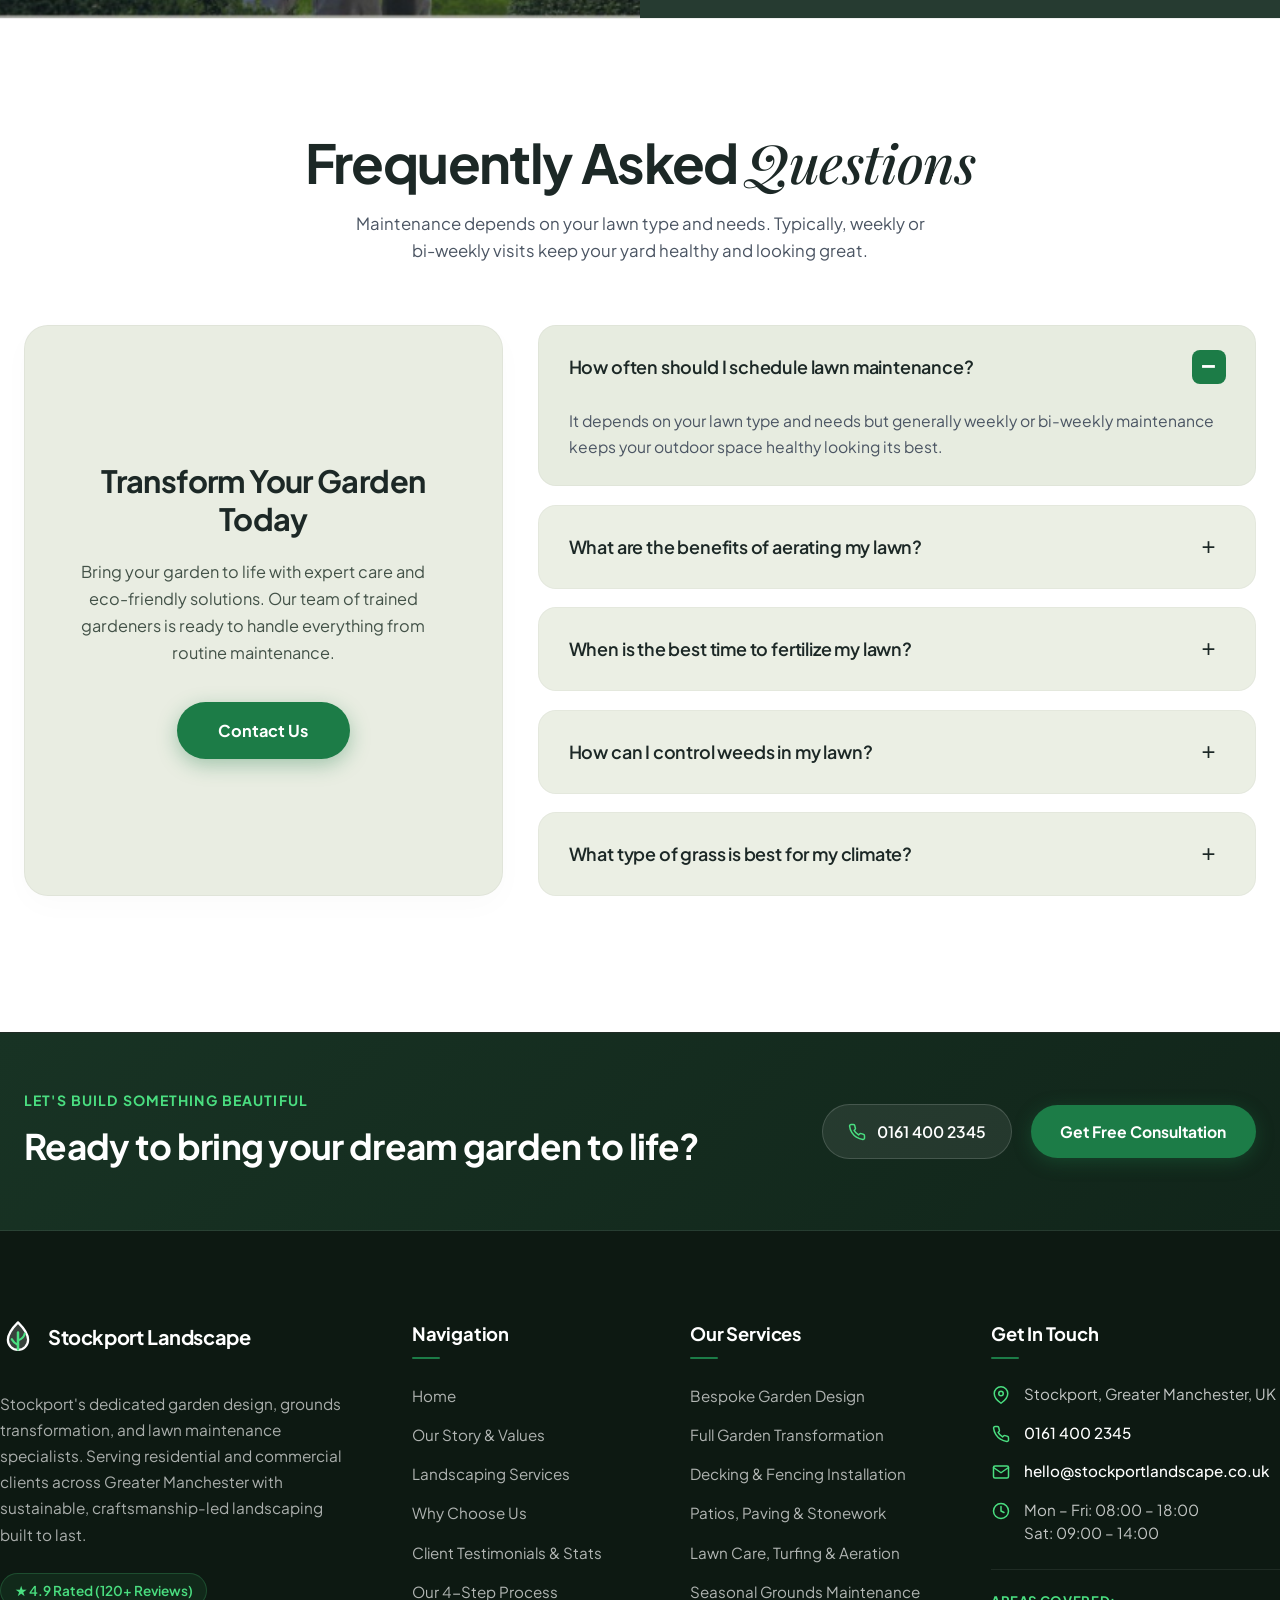
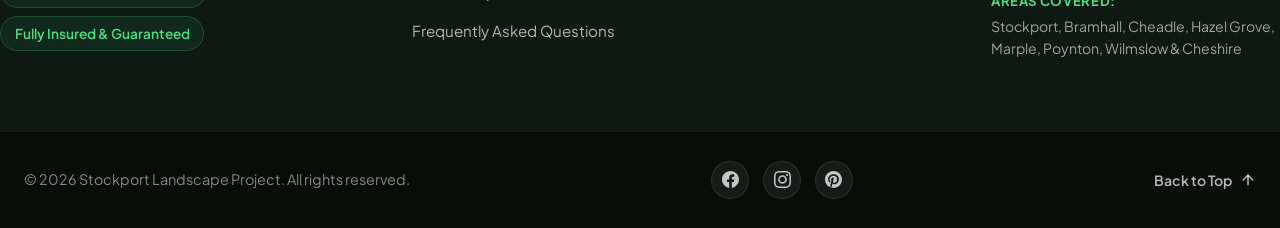
==== commit 0a040f99: "Make scroll fade-up animations mandatory sitewide across every section" ====
--- a/index.html
+++ b/index.html
@@ -165,7 +165,7 @@
                 <div class="values-grid">
                     
                     <!-- Value 1: Skilled Gardeners -->
-                    <div class="value-item">
+                    <div class="value-item fade-up">
                         <div class="value-icon-box icon-anim-sprout">
                             <svg class="anim-svg-gardener" viewBox="0 0 24 24" fill="none" stroke="currentColor" stroke-width="2" stroke-linecap="round" stroke-linejoin="round">
                                 <circle cx="12" cy="7" r="2.5"></circle>
@@ -183,7 +183,7 @@
                     <div class="value-divider"></div>
 
                     <!-- Value 2: Eco-Friendly Tools -->
-                    <div class="value-item">
+                    <div class="value-item fade-up fade-delay-2">
                         <div class="value-icon-box icon-anim-leaf">
                             <svg class="anim-svg-leaf" viewBox="0 0 24 24" fill="none" stroke="currentColor" stroke-width="2" stroke-linecap="round" stroke-linejoin="round">
                                 <path d="M6 18c0-7 6-12 12-12 0 6-5 12-12 12z"></path>
@@ -199,7 +199,7 @@
                     <div class="value-divider"></div>
 
                     <!-- Value 3: 24/7 Customer Support -->
-                    <div class="value-item">
+                    <div class="value-item fade-up fade-delay-4">
                         <div class="value-icon-box icon-anim-grass">
                             <svg class="anim-svg-grass" viewBox="0 0 24 24" fill="none" stroke="currentColor" stroke-width="2" stroke-linecap="round" stroke-linejoin="round">
                                 <path d="M4 19h16"></path>
@@ -224,14 +224,14 @@
                 <div class="story-grid">
                     
                     <!-- Left: Gardener Image -->
-                    <div class="story-image-col">
+                    <div class="story-image-col fade-up">
                         <div class="story-image-card">
                             <img src="assets/gardener-story.jpg" alt="Skilled gardener trimming lush garden hedges" class="story-img">
                         </div>
                     </div>
 
                     <!-- Right: Story Details -->
-                    <div class="story-text-col">
+                    <div class="story-text-col fade-up fade-delay-2">
                         <h2 class="story-heading">
                             Dedicated to Keeping<br>
                             Green <span class="serif-italic">Spaces Beautiful</span>
@@ -269,7 +269,7 @@
         <div class="container">
             
             <!-- Section Header -->
-            <div class="services-header">
+            <div class="services-header fade-up">
                 <h2 class="services-title">
                     Explore our wide range<br>of services
                 </h2>
@@ -367,7 +367,7 @@
         <div class="container">
             
             <!-- Section Header -->
-            <div class="why-choose-header">
+            <div class="why-choose-header fade-up">
                 <h2 class="why-choose-title">
                     Why Homeowners<br>Choose Us
                 </h2>
@@ -380,7 +380,7 @@
                 <div class="why-stack-col">
                     
                     <!-- Card 1: 15+ Years Strong -->
-                    <div class="why-card">
+                    <div class="why-card fade-up fade-delay-1">
                         <div class="why-icon-wrap">
                             <svg viewBox="0 0 24 24" fill="none" stroke="currentColor" stroke-width="2" stroke-linecap="round" stroke-linejoin="round">
                                 <path d="m15 12-8.5 8.5c-.83.83-2.17.83-3 0 0 0 0 0 0 0a2.12 2.12 0 0 1 0-3L12 9"></path>
@@ -394,7 +394,7 @@
                     </div>
 
                     <!-- Card 2: Licensed & Certified -->
-                    <div class="why-card">
+                    <div class="why-card fade-up fade-delay-2">
                         <div class="why-icon-wrap">
                             <svg viewBox="0 0 24 24" fill="none" stroke="currentColor" stroke-width="2" stroke-linecap="round" stroke-linejoin="round">
                                 <path d="M14 2H6a2 2 0 0 0-2 2v16a2 2 0 0 0 2 2h12a2 2 0 0 0 2-2V8z"></path>
@@ -412,7 +412,7 @@
                 </div>
 
                 <!-- Center Featured Photo Card -->
-                <div class="why-feature-card">
+                <div class="why-feature-card fade-up fade-delay-2">
                     <img src="assets/why-choose-lawnmower.jpg" alt="Vibrant green freshly mowed lawn with mower" class="why-feature-bg" loading="lazy">
                     <div class="why-feature-overlay"></div>
                     <div class="why-feature-content">
@@ -428,7 +428,7 @@
                 <div class="why-stack-col">
                     
                     <!-- Card 3: 90+ Projects Done -->
-                    <div class="why-card">
+                    <div class="why-card fade-up fade-delay-3">
                         <div class="why-icon-wrap">
                             <svg viewBox="0 0 24 24" fill="none" stroke="currentColor" stroke-width="2" stroke-linecap="round" stroke-linejoin="round">
                                 <circle cx="12" cy="12" r="9" stroke-dasharray="2 3"></circle>
@@ -440,7 +440,7 @@
                     </div>
 
                     <!-- Card 4: We Show Up -->
-                    <div class="why-card">
+                    <div class="why-card fade-up fade-delay-4">
                         <div class="why-icon-wrap">
                             <svg viewBox="0 0 24 24" fill="none" stroke="currentColor" stroke-width="2" stroke-linecap="round" stroke-linejoin="round">
                                 <rect x="5" y="2" width="14" height="20" rx="3" ry="3"></rect>
@@ -465,7 +465,7 @@
         <div class="container">
             
             <!-- Banner Header Text -->
-            <div class="stats-banner-header">
+            <div class="stats-banner-header fade-up">
                 <div class="stats-pill-badge">
                     <span class="pill-dot"></span>
                     <span>Proven Track Record</span>
@@ -482,7 +482,7 @@
             <div class="stats-cards-grid">
                 
                 <!-- Stat Card 1 -->
-                <div class="stat-card">
+                <div class="stat-card fade-up fade-delay-1">
                     <div class="stat-card-icon">
                         <svg viewBox="0 0 24 24" fill="none" stroke="currentColor" stroke-width="2" stroke-linecap="round" stroke-linejoin="round">
                             <path d="M4 19h16"></path>
@@ -500,7 +500,7 @@
                 </div>
 
                 <!-- Stat Card 2 -->
-                <div class="stat-card">
+                <div class="stat-card fade-up fade-delay-2">
                     <div class="stat-card-icon">
                         <svg viewBox="0 0 24 24" fill="none" stroke="currentColor" stroke-width="2" stroke-linecap="round" stroke-linejoin="round">
                             <path d="M3 21h18"></path>
@@ -522,7 +522,7 @@
                 </div>
 
                 <!-- Stat Card 3 -->
-                <div class="stat-card highlight">
+                <div class="stat-card highlight fade-up fade-delay-3">
                     <div class="stat-card-icon">
                         <svg viewBox="0 0 24 24" fill="none" stroke="currentColor" stroke-width="2" stroke-linecap="round" stroke-linejoin="round">
                             <path d="M12 22s8-4 8-10V5l-8-3-8 3v7c0 6 8 10 8 10z"></path>
@@ -538,7 +538,7 @@
                 </div>
 
                 <!-- Stat Card 4 -->
-                <div class="stat-card">
+                <div class="stat-card fade-up fade-delay-4">
                     <div class="stat-card-icon">
                         <svg viewBox="0 0 24 24" fill="none" stroke="currentColor" stroke-width="2" stroke-linecap="round" stroke-linejoin="round">
                             <path d="M17 21v-2a4 4 0 0 0-4-4H5a4 4 0 0 0-4 4v2"></path>
@@ -566,7 +566,7 @@
         <div class="container">
             
             <!-- Section Header -->
-            <div class="steps-header">
+            <div class="steps-header fade-up">
                 <h2 class="steps-title">
                     Simple Steps to Your<br>Dream Garden
                 </h2>
@@ -579,7 +579,7 @@
                 <div class="steps-list">
                     
                     <!-- Step 1 -->
-                    <div class="step-card">
+                    <div class="step-card fade-up fade-delay-1">
                         <div class="step-icon-box">
                             <svg viewBox="0 0 24 24" fill="none" stroke="currentColor" stroke-width="2" stroke-linecap="round" stroke-linejoin="round">
                                 <path d="M11 4H4a2 2 0 0 0-2 2v14a2 2 0 0 0 2 2h14a2 2 0 0 0 2-2v-7"></path>
@@ -593,7 +593,7 @@
                     </div>
 
                     <!-- Step 2 -->
-                    <div class="step-card">
+                    <div class="step-card fade-up fade-delay-2">
                         <div class="step-icon-box">
                             <svg viewBox="0 0 24 24" fill="none" stroke="currentColor" stroke-width="2" stroke-linecap="round" stroke-linejoin="round">
                                 <path d="M21.174 6.812a1 1 0 0 0-3.986-3.987L3.842 16.174a2 2 0 0 0-.5.83l-1.321 4.352a.5.5 0 0 0 .623.622l4.353-1.32a2 2 0 0 0 .83-.5z"></path>
@@ -608,7 +608,7 @@
                     </div>
 
                     <!-- Step 3 -->
-                    <div class="step-card">
+                    <div class="step-card fade-up fade-delay-3">
                         <div class="step-icon-box">
                             <svg viewBox="0 0 24 24" fill="none" stroke="currentColor" stroke-width="2" stroke-linecap="round" stroke-linejoin="round">
                                 <path d="M20 7h-4V4c0-1.1-.9-2-2-2h-4c-1.1 0-2 .9-2 2v3H4c-1.1 0-2 .9-2 2v11c0 1.1.9 2 2 2h16c1.1 0 2-.9 2-2V9c0-1.1-.9-2-2-2zM10 4h4v3h-4V4z"></path>
@@ -621,7 +621,7 @@
                     </div>
 
                     <!-- Step 4 -->
-                    <div class="step-card">
+                    <div class="step-card fade-up fade-delay-4">
                         <div class="step-icon-box">
                             <svg viewBox="0 0 24 24" fill="none" stroke="currentColor" stroke-width="2" stroke-linecap="round" stroke-linejoin="round">
                                 <path d="M11 20A7 7 0 0 1 9.8 6.1C15.5 5 17 4.48 19 2c1 2 2 4.18 2 8 0 5.5-4.78 10-10 10Z"></path>
@@ -637,7 +637,7 @@
                 </div>
 
                 <!-- Right Column: Image with Floating Guarantee Badge -->
-                <div class="steps-visual">
+                <div class="steps-visual fade-up fade-delay-2">
                     <div class="steps-image-card">
                         <img src="assets/steps-gardener.jpg" alt="Master gardener expertly trimming garden hedges" class="steps-img" loading="lazy">
                         
@@ -668,12 +668,12 @@
         <div class="outdoors-banner-grid">
             
             <!-- Left Half: Worker Landscape Image -->
-            <div class="outdoors-banner-image">
+            <div class="outdoors-banner-image fade-up">
                 <img src="assets/outdoor-worker.jpg" alt="Professional gardener operating lawn equipment" class="outdoors-img" loading="lazy">
             </div>
 
             <!-- Right Half: Forest Green Content Block -->
-            <div class="outdoors-banner-content">
+            <div class="outdoors-banner-content fade-up fade-delay-2">
                 <div class="outdoors-content-inner">
                     <h2 class="outdoors-title">
                         Make Your Outdoors<br>
@@ -709,7 +709,7 @@
         <div class="container">
             
             <!-- Section Header -->
-            <div class="faq-header">
+            <div class="faq-header fade-up">
                 <h2 class="faq-title">
                     Frequently Asked <span class="serif-italic-title">Questions</span>
                 </h2>
@@ -722,7 +722,7 @@
             <div class="faq-grid">
                 
                 <!-- Left Column: Transform Your Garden CTA Card -->
-                <div class="faq-cta-card">
+                <div class="faq-cta-card fade-up fade-delay-1">
                     <div class="faq-cta-content">
                         <h3 class="faq-cta-title">Transform Your Garden Today</h3>
                         <p class="faq-cta-desc">
@@ -736,7 +736,7 @@
                 <div class="faq-accordion-list">
                     
                     <!-- FAQ Item 1 (Open by default) -->
-                    <div class="faq-item active">
+                    <div class="faq-item active fade-up fade-delay-1">
                         <button class="faq-question-btn" aria-expanded="true">
                             <span class="faq-question-text">How often should I schedule lawn maintenance?</span>
                             <span class="faq-icon-indicator" aria-hidden="true">
@@ -752,7 +752,7 @@
                     </div>
 
                     <!-- FAQ Item 2 -->
-                    <div class="faq-item">
+                    <div class="faq-item fade-up fade-delay-2">
                         <button class="faq-question-btn" aria-expanded="false">
                             <span class="faq-question-text">What are the benefits of aerating my lawn?</span>
                             <span class="faq-icon-indicator" aria-hidden="true">
@@ -768,7 +768,7 @@
                     </div>
 
                     <!-- FAQ Item 3 -->
-                    <div class="faq-item">
+                    <div class="faq-item fade-up fade-delay-3">
                         <button class="faq-question-btn" aria-expanded="false">
                             <span class="faq-question-text">When is the best time to fertilize my lawn?</span>
                             <span class="faq-icon-indicator" aria-hidden="true">
@@ -784,7 +784,7 @@
                     </div>
 
                     <!-- FAQ Item 4 -->
-                    <div class="faq-item">
+                    <div class="faq-item fade-up fade-delay-4">
                         <button class="faq-question-btn" aria-expanded="false">
                             <span class="faq-question-text">How can I control weeds in my lawn?</span>
                             <span class="faq-icon-indicator" aria-hidden="true">
@@ -800,7 +800,7 @@
                     </div>
 
                     <!-- FAQ Item 5 -->
-                    <div class="faq-item">
+                    <div class="faq-item fade-up fade-delay-5">
                         <button class="faq-question-btn" aria-expanded="false">
                             <span class="faq-question-text">What type of grass is best for my climate?</span>
                             <span class="faq-icon-indicator" aria-hidden="true">
@@ -826,7 +826,7 @@
     <footer class="site-footer" id="contact">
         
         <!-- Top Footer CTA Ribbon -->
-        <div class="footer-cta-ribbon">
+        <div class="footer-cta-ribbon fade-up">
             <div class="container footer-ribbon-container">
                 <div class="ribbon-text">
                     <span class="ribbon-tag">Let's Build Something Beautiful</span>
@@ -845,7 +845,7 @@
         </div>
 
         <!-- Main Footer Columns -->
-        <div class="container footer-main">
+        <div class="container footer-main fade-up fade-delay-1">
             <div class="footer-grid">
                 
                 <!-- Column 1: Brand & Bio -->
--- a/style.css
+++ b/style.css
@@ -972,6 +972,44 @@
     to {
         opacity: 1;
         transform: translateY(0);
+    }
+}
+
+/* =========================================================
+   UNIVERSAL SITEWIDE SCROLL FADE-UP SYSTEM
+   Mandatory across all sections for a premium luxury experience
+   ========================================================= */
+.fade-up,
+.srv-fade-up {
+    opacity: 0;
+    transform: translateY(34px);
+    transition: opacity 0.85s cubic-bezier(0.16, 1, 0.3, 1), transform 0.85s cubic-bezier(0.16, 1, 0.3, 1);
+    will-change: opacity, transform;
+}
+
+.fade-up.in-view,
+.fade-up.srv-in-view,
+.srv-fade-up.in-view,
+.srv-fade-up.srv-in-view {
+    opacity: 1;
+    transform: translateY(0);
+}
+
+/* Stagger delay utility classes */
+.fade-delay-1 { transition-delay: 0.08s !important; }
+.fade-delay-2 { transition-delay: 0.16s !important; }
+.fade-delay-3 { transition-delay: 0.24s !important; }
+.fade-delay-4 { transition-delay: 0.32s !important; }
+.fade-delay-5 { transition-delay: 0.40s !important; }
+.fade-delay-6 { transition-delay: 0.48s !important; }
+
+@media (prefers-reduced-motion: reduce) {
+    .fade-up,
+    .srv-fade-up,
+    .service-card {
+        opacity: 1 !important;
+        transform: none !important;
+        transition: none !important;
     }
 }
 
